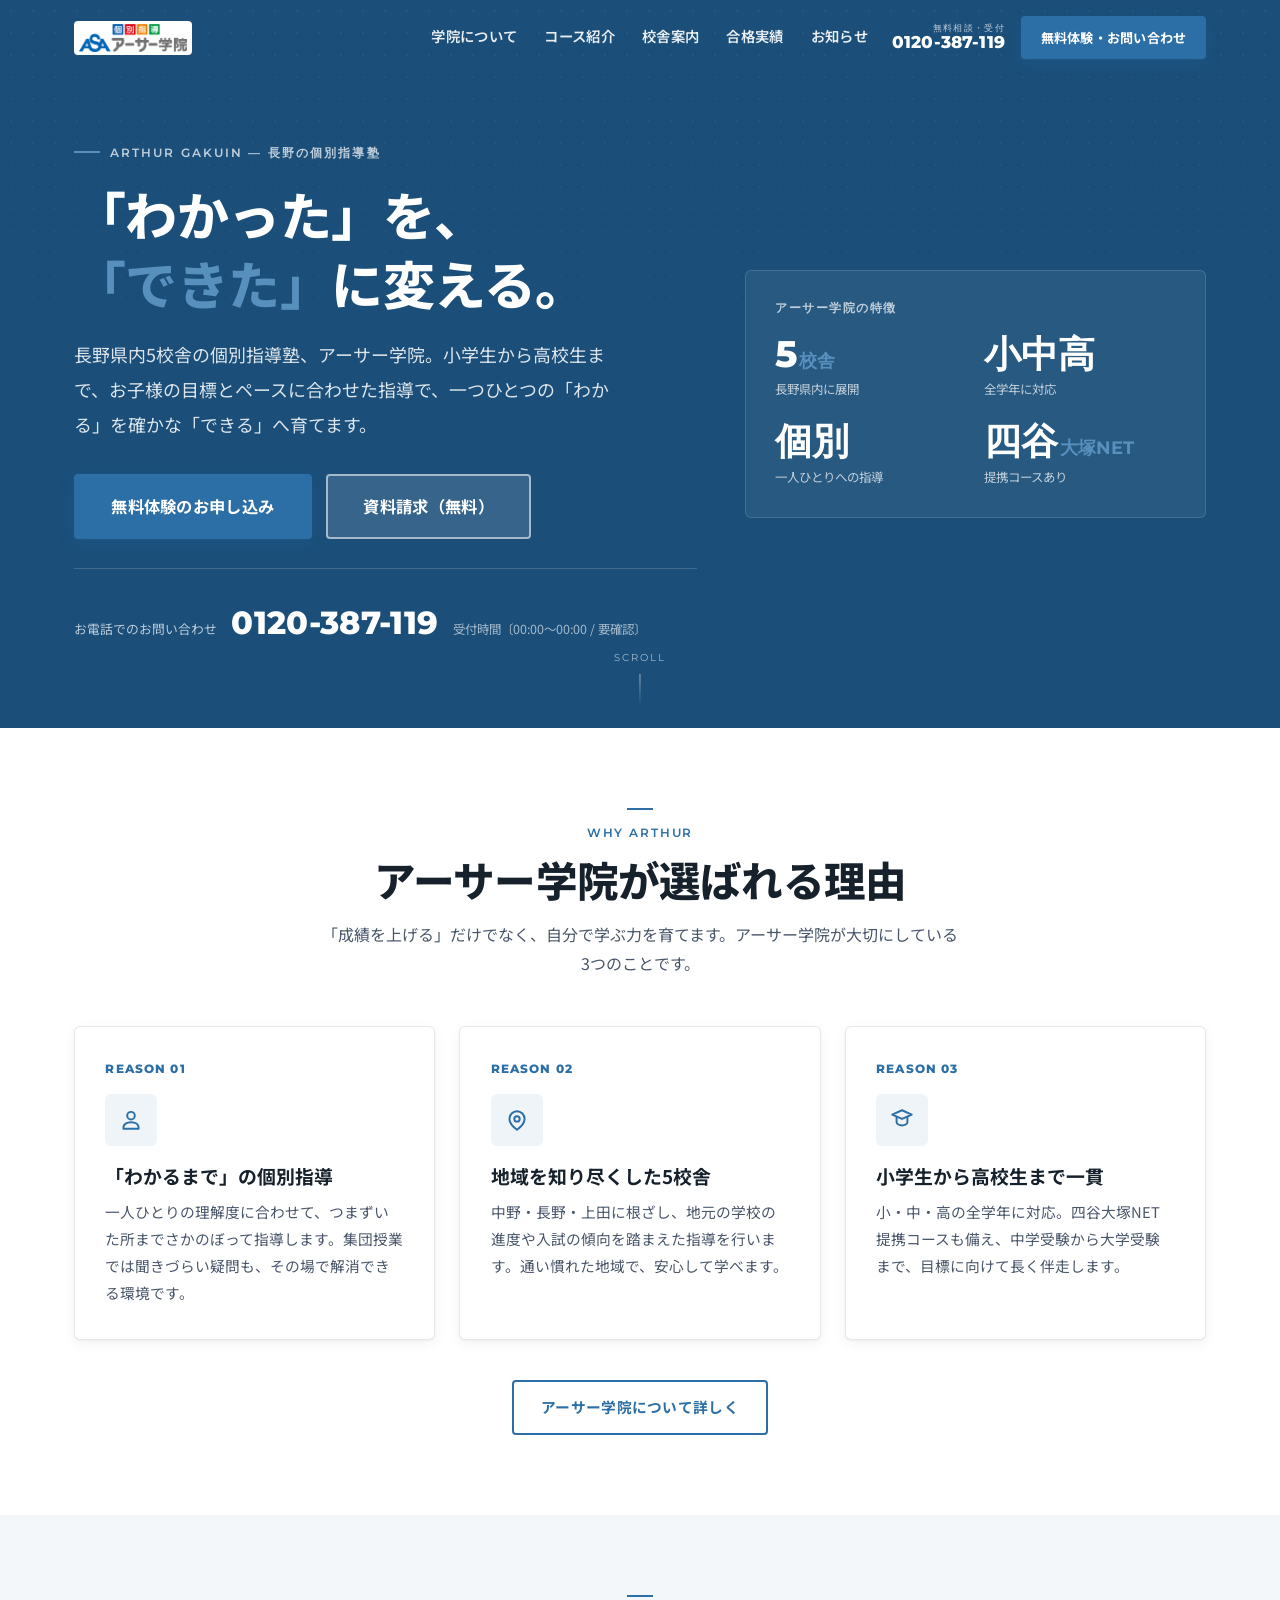
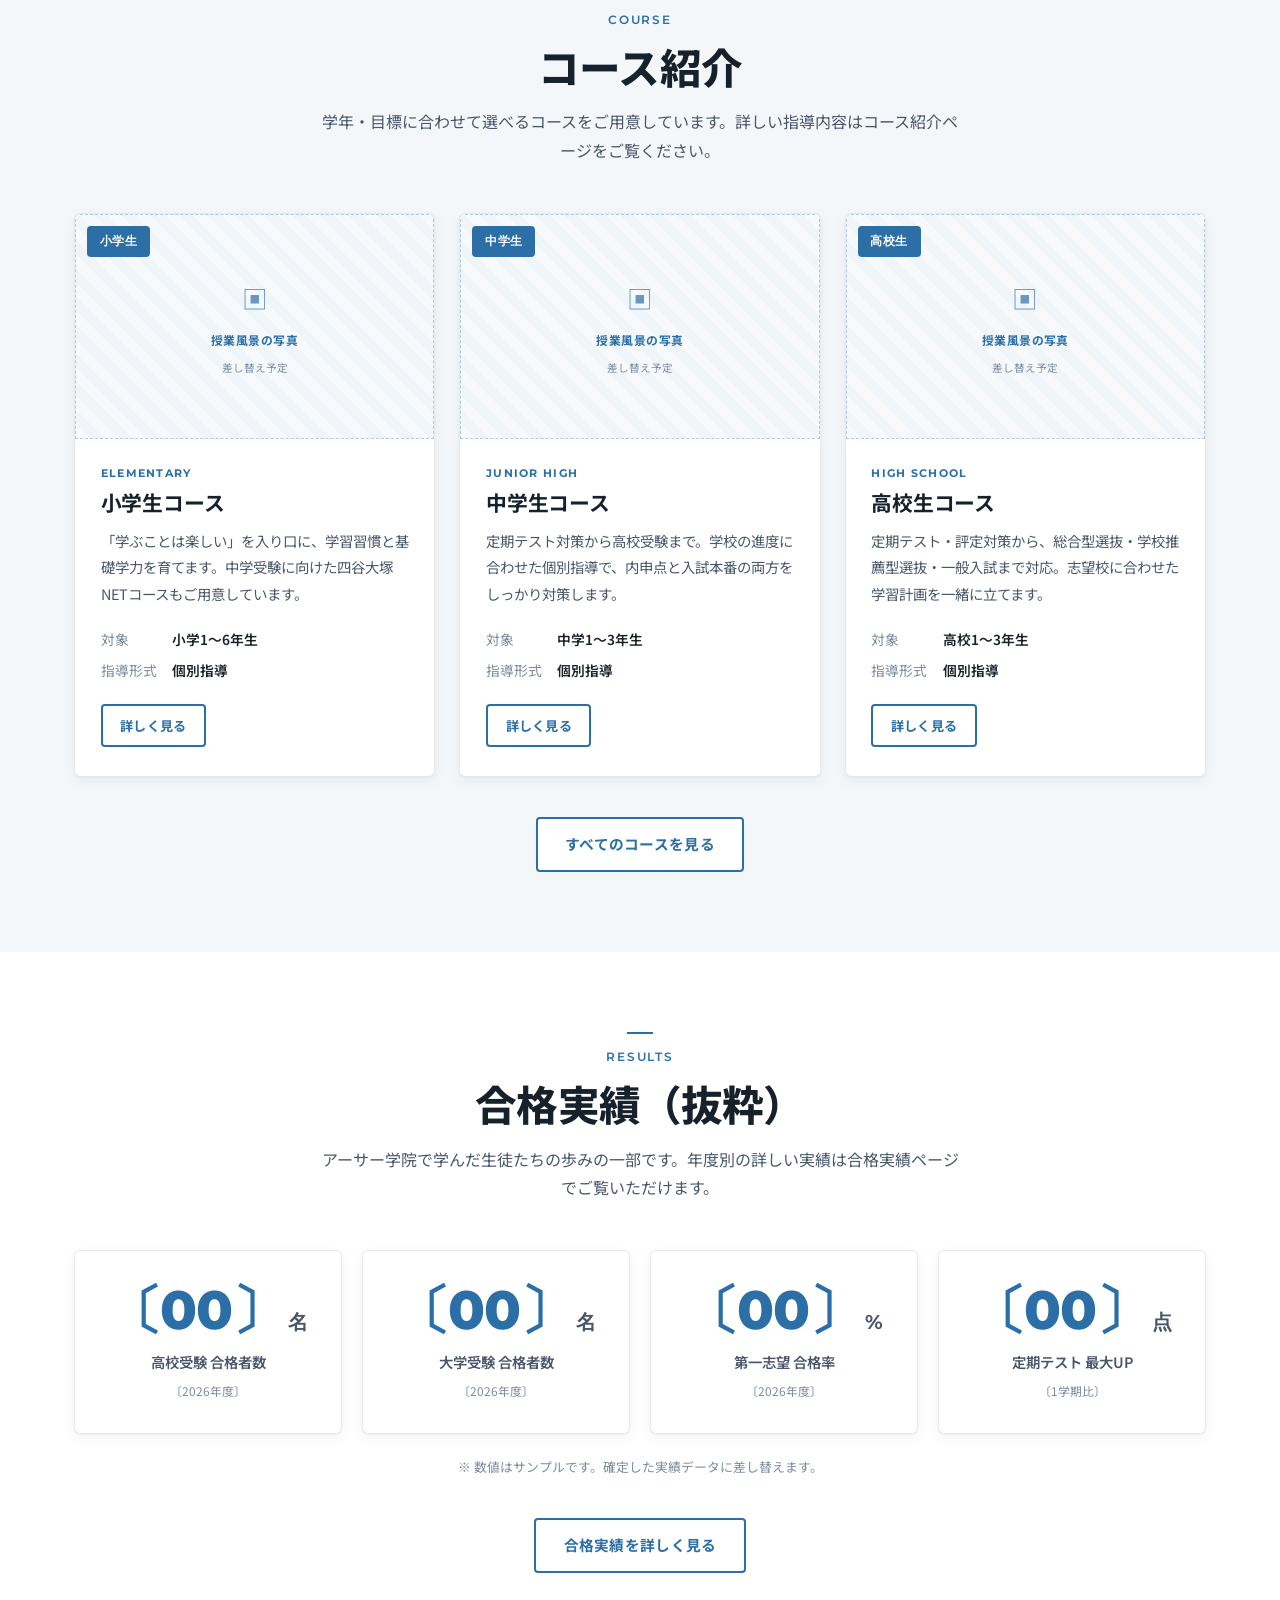
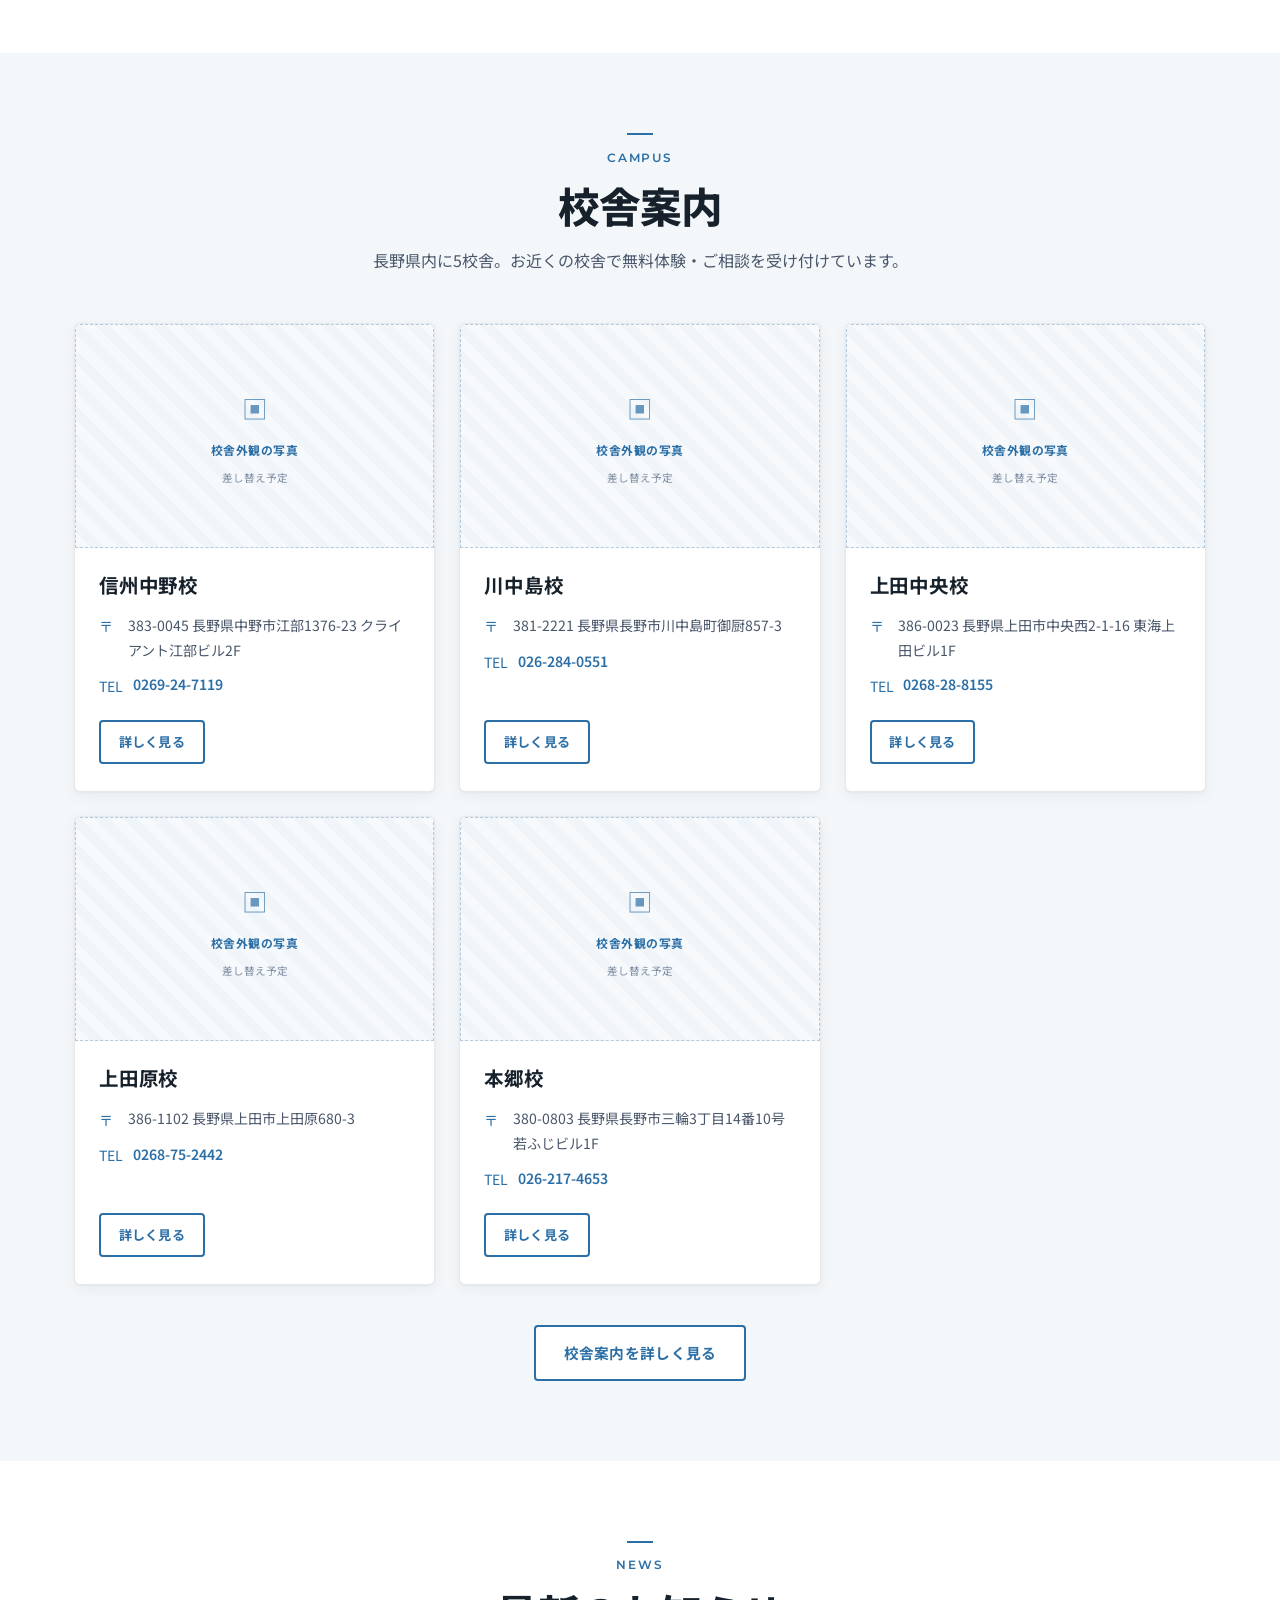
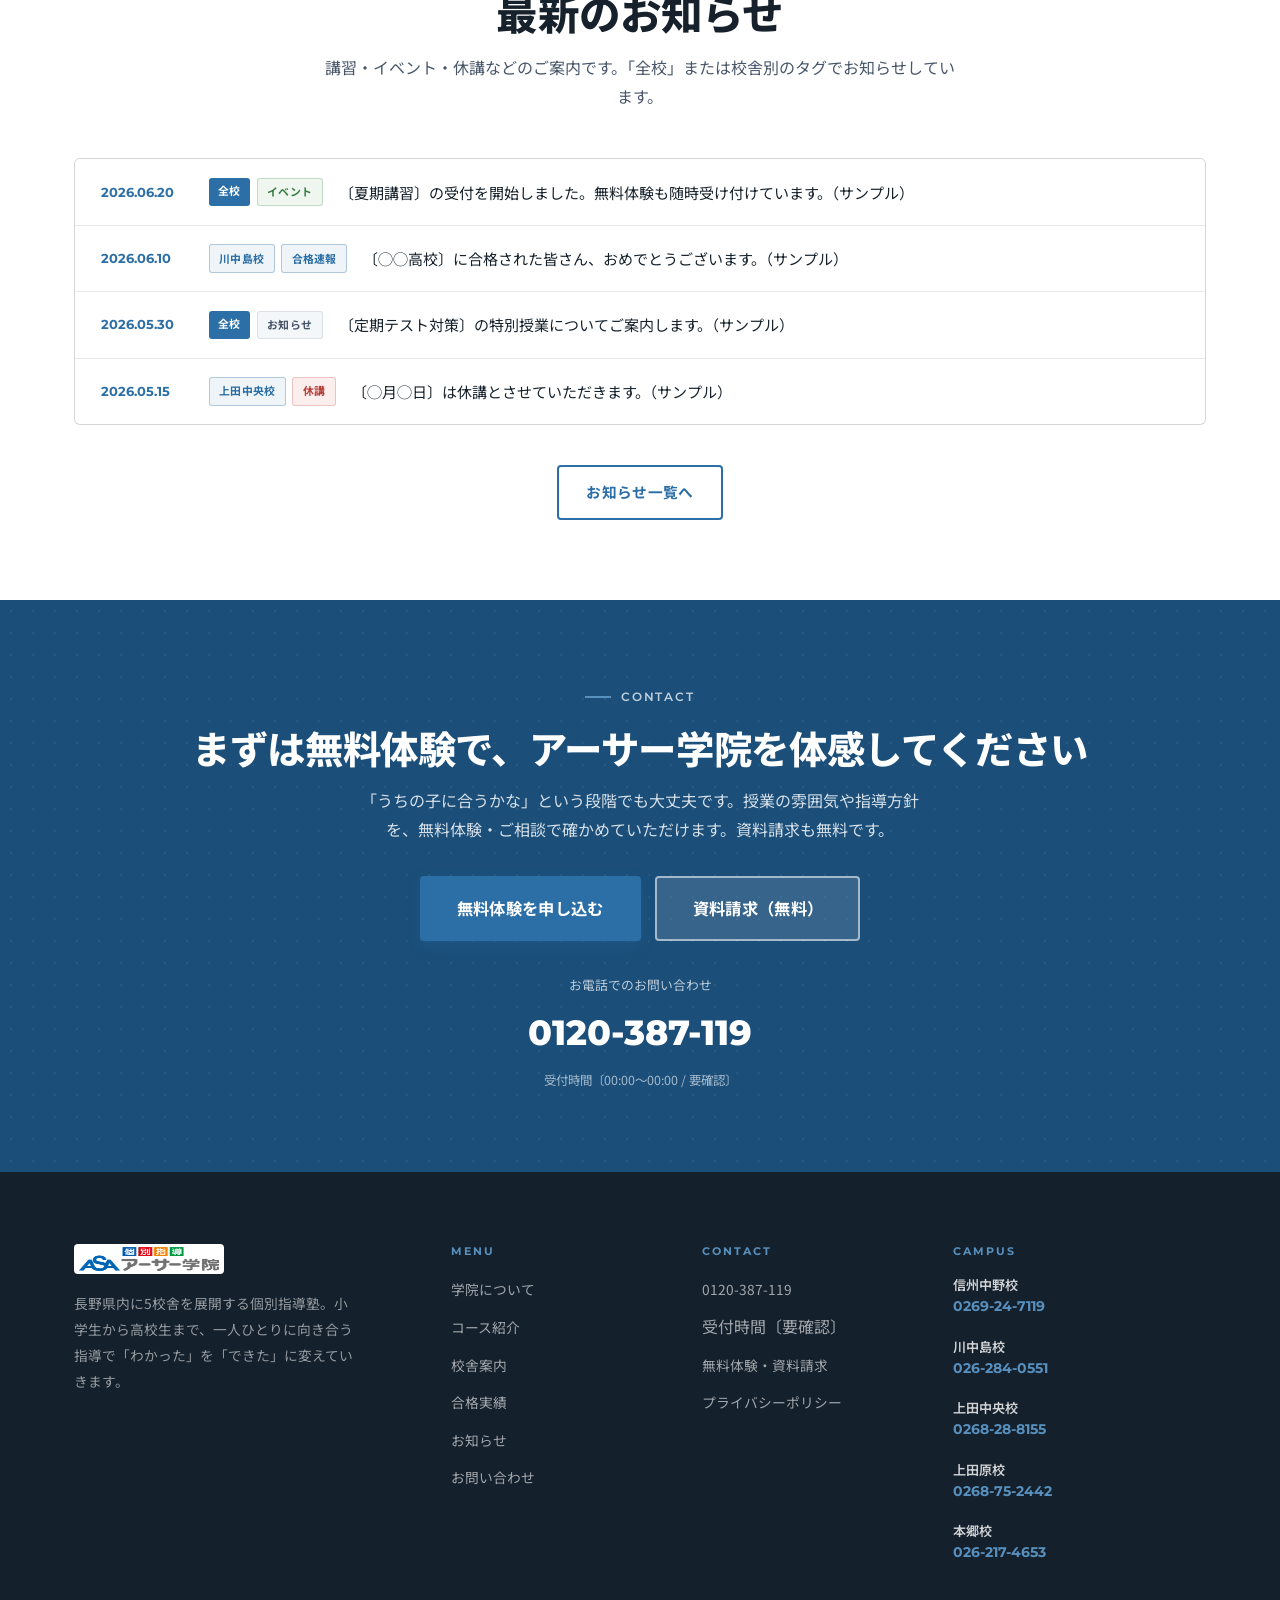
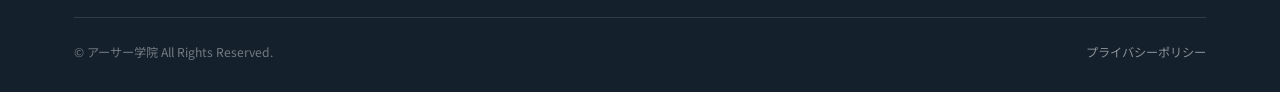
==== index.html @ 17866642 "初版: アーサー学院 提案用サンプルサイト（8ページ） - 純HTML/CSS/JS。SITE_TEMPLATE.md のハウススタイル（白ベース＋単色アクセント・   フラット・ホバー時アクセント線" ====
<!DOCTYPE html>
<html lang="ja">
<head>
  <meta charset="UTF-8">
  <meta name="viewport" content="width=device-width, initial-scale=1.0">
  <meta name="format-detection" content="telephone=no">
  <title>アーサー学院 | 長野の個別指導塾（信州中野・川中島・上田中央・上田原・本郷）</title>
  <meta name="description" content="アーサー学院は長野県内に5校舎を展開する個別指導塾です。小学生・中学生・高校生まで、一人ひとりの目標とペースに合わせた個別指導で「わかった」を「できた」に。無料体験・資料請求を受付中です。">
  <link rel="canonical" href="https://shunta-tf.github.io/AG_website/">
  <meta name="robots" content="index,follow">

  <meta property="og:type" content="website">
  <meta property="og:site_name" content="アーサー学院">
  <meta property="og:locale" content="ja_JP">
  <meta property="og:title" content="アーサー学院 | 長野の個別指導塾">
  <meta property="og:description" content="長野県内5校舎。小学生から高校生まで、一人ひとりに向き合う個別指導で「わかった」を「できた」に。無料体験・資料請求を受付中。">
  <meta property="og:url" content="https://shunta-tf.github.io/AG_website/">
  <meta property="og:image" content="https://shunta-tf.github.io/AG_website/images/brand/ogp.png">
  <meta name="twitter:card" content="summary_large_image">
  <meta name="twitter:title" content="アーサー学院 | 長野の個別指導塾">
  <meta name="twitter:description" content="長野県内5校舎。小学生から高校生まで、一人ひとりに向き合う個別指導。">
  <meta name="twitter:image" content="https://shunta-tf.github.io/AG_website/images/brand/ogp.png">

  <link rel="icon" href="favicon.svg" type="image/svg+xml">
  <link rel="apple-touch-icon" href="images/brand/logo.png">

  <link rel="preconnect" href="https://fonts.googleapis.com">
  <link rel="preconnect" href="https://fonts.gstatic.com" crossorigin>
  <link href="https://fonts.googleapis.com/css2?family=Montserrat:wght@400;500;600;700;800&family=Noto+Sans+JP:wght@400;500;600;700;800&display=swap" rel="stylesheet">
  <link rel="stylesheet" href="css/style.css">

  <script type="application/ld+json">
  {
    "@context": "https://schema.org",
    "@type": "EducationalOrganization",
    "name": "アーサー学院",
    "alternateName": "ASA アーサー学院",
    "description": "長野県内に5校舎を展開する個別指導塾。小学生・中学生・高校生を対象に、一人ひとりに合わせた個別指導を行っています。",
    "url": "https://shunta-tf.github.io/AG_website/",
    "logo": "https://shunta-tf.github.io/AG_website/images/brand/logo.png",
    "telephone": "0120-387-119",
    "areaServed": "長野県",
    "sameAs": ["https://www.arthurgakuin.com"],
    "department": [
      { "@type": "EducationalOrganization", "name": "アーサー学院 信州中野校", "telephone": "0269-24-7119",
        "address": { "@type": "PostalAddress", "postalCode": "383-0045", "addressRegion": "長野県", "addressLocality": "中野市", "streetAddress": "江部1376-23 クライアント江部ビル2F" } },
      { "@type": "EducationalOrganization", "name": "アーサー学院 川中島校", "telephone": "026-284-0551",
        "address": { "@type": "PostalAddress", "postalCode": "381-2221", "addressRegion": "長野県", "addressLocality": "長野市", "streetAddress": "川中島町御厨857-3" } },
      { "@type": "EducationalOrganization", "name": "アーサー学院 上田中央校", "telephone": "0268-28-8155",
        "address": { "@type": "PostalAddress", "postalCode": "386-0023", "addressRegion": "長野県", "addressLocality": "上田市", "streetAddress": "中央西2-1-16 東海上田ビル1F" } },
      { "@type": "EducationalOrganization", "name": "アーサー学院 上田原校", "telephone": "0268-75-2442",
        "address": { "@type": "PostalAddress", "postalCode": "386-1102", "addressRegion": "長野県", "addressLocality": "上田市", "streetAddress": "上田原680-3" } },
      { "@type": "EducationalOrganization", "name": "アーサー学院 本郷校", "telephone": "026-217-4653",
        "address": { "@type": "PostalAddress", "postalCode": "380-0803", "addressRegion": "長野県", "addressLocality": "長野市", "streetAddress": "三輪3丁目14番10号 若ふじビル1F" } }
    ]
  }
  </script>
</head>
<body class="home-page">
  <a href="#main" class="skip-link">本文へスキップ</a>

  <header class="header">
    <div class="nav">
      <a href="index.html" class="nav-logo" aria-label="アーサー学院 トップページ">
        <img src="images/brand/logo.png" alt="アーサー学院" width="180" height="47">
      </a>
      <nav class="nav-links" aria-label="メインメニュー">
        <a href="about.html">学院について</a>
        <a href="courses.html">コース紹介</a>
        <a href="campus.html">校舎案内</a>
        <a href="results.html">合格実績</a>
        <a href="news.html">お知らせ</a>
      </nav>
      <div class="nav-actions">
        <a href="tel:0120387119" class="nav-tel">
          <span class="tel-label">無料相談・受付</span>
          <span class="tel-num">0120-387-119</span>
        </a>
        <a href="contact.html" class="btn btn-primary btn-sm">無料体験・お問い合わせ</a>
      </div>
      <button class="nav-hamburger" aria-label="メニューを開く" aria-expanded="false" aria-controls="mobileNav">
        <span></span><span></span><span></span>
      </button>
    </div>
  </header>
  <nav class="nav-mobile" id="mobileNav" aria-label="モバイルメニュー">
    <a href="index.html">トップ</a>
    <a href="about.html">学院について</a>
    <a href="courses.html">コース紹介</a>
    <a href="campus.html">校舎案内</a>
    <a href="results.html">合格実績</a>
    <a href="news.html">お知らせ</a>
    <a href="contact.html">お問い合わせ</a>
    <div class="nav-mobile-actions">
      <a href="tel:0120387119" class="nav-mobile-tel">0120-387-119</a>
      <a href="contact.html" class="btn btn-primary">無料体験・お問い合わせ</a>
    </div>
  </nav>

  <main id="main">

    <!-- HERO -->
    <section class="hero">
      <div class="container">
        <div class="hero-grid">
          <div class="hero-copy fade-in">
            <span class="hero-label">Arthur Gakuin — 長野の個別指導塾</span>
            <h1 class="hero-title">
              <span class="line">「わかった」を、</span>
              <span class="line"><span class="accent-text">「できた」</span>に変える。</span>
            </h1>
            <p class="hero-tagline">
              長野県内5校舎の個別指導塾、アーサー学院。小学生から高校生まで、お子様の目標とペースに合わせた指導で、一つひとつの「わかる」を確かな「できる」へ育てます。
            </p>
            <div class="hero-cta">
              <a href="contact.html" class="btn btn-primary btn-lg">無料体験のお申し込み</a>
              <a href="contact.html?type=brochure" class="btn btn-ghost btn-lg">資料請求（無料）</a>
            </div>
            <div class="hero-tel-block">
              <span class="htb-label">お電話でのお問い合わせ</span>
              <a href="tel:0120387119" class="htb-num">0120-387-119</a>
              <span class="htb-hours">受付時間〔00:00〜00:00 / 要確認〕</span>
            </div>
          </div>
          <aside class="hero-aside fade-in fd2" aria-label="アーサー学院の特徴">
            <h2>アーサー学院の特徴</h2>
            <div class="hero-stats">
              <div class="hero-stat">
                <div class="hs-val">5<small>校舎</small></div>
                <div class="hs-lbl">長野県内に展開</div>
              </div>
              <div class="hero-stat">
                <div class="hs-val">小中高</div>
                <div class="hs-lbl">全学年に対応</div>
              </div>
              <div class="hero-stat">
                <div class="hs-val">個別</div>
                <div class="hs-lbl">一人ひとりへの指導</div>
              </div>
              <div class="hero-stat">
                <div class="hs-val">四谷<small>大塚NET</small></div>
                <div class="hs-lbl">提携コースあり</div>
              </div>
            </div>
          </aside>
        </div>
      </div>
      <span class="hero-scroll" aria-hidden="true">Scroll</span>
    </section>

    <!-- 選ばれる理由 -->
    <section class="section">
      <div class="container">
        <div class="section-header center fade-in">
          <span class="section-label">Why Arthur</span>
          <h2 class="section-title">アーサー学院が選ばれる理由</h2>
          <p class="section-subtitle">「成績を上げる」だけでなく、自分で学ぶ力を育てます。アーサー学院が大切にしている3つのことです。</p>
        </div>
        <div class="reason-grid">
          <article class="reason fade-in">
            <div class="reason-num">REASON 01</div>
            <div class="reason-ic" aria-hidden="true">
              <svg width="26" height="26" viewBox="0 0 24 24" fill="none" stroke="currentColor" stroke-width="1.8" stroke-linecap="round" stroke-linejoin="round"><path d="M12 14c-4 0-7 2-7 5v1h14v-1c0-3-3-5-7-5Z"/><circle cx="12" cy="8" r="3.5"/></svg>
            </div>
            <h3>「わかるまで」の個別指導</h3>
            <p>一人ひとりの理解度に合わせて、つまずいた所までさかのぼって指導します。集団授業では聞きづらい疑問も、その場で解消できる環境です。</p>
          </article>
          <article class="reason fade-in fd2">
            <div class="reason-num">REASON 02</div>
            <div class="reason-ic" aria-hidden="true">
              <svg width="26" height="26" viewBox="0 0 24 24" fill="none" stroke="currentColor" stroke-width="1.8" stroke-linecap="round" stroke-linejoin="round"><path d="M12 21s-7-5.3-7-10a7 7 0 0 1 14 0c0 4.7-7 10-7 10Z"/><circle cx="12" cy="11" r="2.5"/></svg>
            </div>
            <h3>地域を知り尽くした5校舎</h3>
            <p>中野・長野・上田に根ざし、地元の学校の進度や入試の傾向を踏まえた指導を行います。通い慣れた地域で、安心して学べます。</p>
          </article>
          <article class="reason fade-in fd3">
            <div class="reason-num">REASON 03</div>
            <div class="reason-ic" aria-hidden="true">
              <svg width="26" height="26" viewBox="0 0 24 24" fill="none" stroke="currentColor" stroke-width="1.8" stroke-linecap="round" stroke-linejoin="round"><path d="M3 7l9-4 9 4-9 4-9-4Z"/><path d="M7 9.5V14c0 1.7 2.7 3 5 3s5-1.3 5-3V9.5"/></svg>
            </div>
            <h3>小学生から高校生まで一貫</h3>
            <p>小・中・高の全学年に対応。四谷大塚NET提携コースも備え、中学受験から大学受験まで、目標に向けて長く伴走します。</p>
          </article>
        </div>
        <div class="section-cta fade-in">
          <a href="about.html" class="btn btn-outline">アーサー学院について詳しく</a>
        </div>
      </div>
    </section>

    <!-- コース概要 -->
    <section class="section bg-alt">
      <div class="container">
        <div class="section-header center fade-in">
          <span class="section-label">Course</span>
          <h2 class="section-title">コース紹介</h2>
          <p class="section-subtitle">学年・目標に合わせて選べるコースをご用意しています。詳しい指導内容はコース紹介ページをご覧ください。</p>
        </div>
        <div class="course-grid">
          <article class="course fade-in">
            <div class="course-media">
              <span class="course-tag">小学生</span>
              <div class="photo-ph"><span class="pp-ic" aria-hidden="true">▣</span><span class="pp-label">授業風景の写真</span><span class="pp-note">差し替え予定</span></div>
            </div>
            <div class="course-body">
              <span class="eyebrow">Elementary</span>
              <h3>小学生コース</h3>
              <p>「学ぶことは楽しい」を入り口に、学習習慣と基礎学力を育てます。中学受験に向けた四谷大塚NETコースもご用意しています。</p>
              <div class="course-meta">
                <div class="cm-row"><span class="cm-k">対象</span><span class="cm-v">小学1〜6年生</span></div>
                <div class="cm-row"><span class="cm-k">指導形式</span><span class="cm-v">個別指導</span></div>
              </div>
              <a href="courses.html#elementary" class="btn btn-outline btn-sm">詳しく見る</a>
            </div>
          </article>
          <article class="course fade-in fd2">
            <div class="course-media">
              <span class="course-tag">中学生</span>
              <div class="photo-ph"><span class="pp-ic" aria-hidden="true">▣</span><span class="pp-label">授業風景の写真</span><span class="pp-note">差し替え予定</span></div>
            </div>
            <div class="course-body">
              <span class="eyebrow">Junior High</span>
              <h3>中学生コース</h3>
              <p>定期テスト対策から高校受験まで。学校の進度に合わせた個別指導で、内申点と入試本番の両方をしっかり対策します。</p>
              <div class="course-meta">
                <div class="cm-row"><span class="cm-k">対象</span><span class="cm-v">中学1〜3年生</span></div>
                <div class="cm-row"><span class="cm-k">指導形式</span><span class="cm-v">個別指導</span></div>
              </div>
              <a href="courses.html#junior" class="btn btn-outline btn-sm">詳しく見る</a>
            </div>
          </article>
          <article class="course fade-in fd3">
            <div class="course-media">
              <span class="course-tag">高校生</span>
              <div class="photo-ph"><span class="pp-ic" aria-hidden="true">▣</span><span class="pp-label">授業風景の写真</span><span class="pp-note">差し替え予定</span></div>
            </div>
            <div class="course-body">
              <span class="eyebrow">High School</span>
              <h3>高校生コース</h3>
              <p>定期テスト・評定対策から、総合型選抜・学校推薦型選抜・一般入試まで対応。志望校に合わせた学習計画を一緒に立てます。</p>
              <div class="course-meta">
                <div class="cm-row"><span class="cm-k">対象</span><span class="cm-v">高校1〜3年生</span></div>
                <div class="cm-row"><span class="cm-k">指導形式</span><span class="cm-v">個別指導</span></div>
              </div>
              <a href="courses.html#high" class="btn btn-outline btn-sm">詳しく見る</a>
            </div>
          </article>
        </div>
        <div class="section-cta fade-in">
          <a href="courses.html" class="btn btn-outline">すべてのコースを見る</a>
        </div>
      </div>
    </section>

    <!-- 合格実績（抜粋） -->
    <section class="section">
      <div class="container">
        <div class="section-header center fade-in">
          <span class="section-label">Results</span>
          <h2 class="section-title">合格実績（抜粋）</h2>
          <p class="section-subtitle">アーサー学院で学んだ生徒たちの歩みの一部です。年度別の詳しい実績は合格実績ページでご覧いただけます。</p>
        </div>
        <div class="results-grid">
          <div class="result-stat fade-in">
            <div class="rs-val">〔00〕<small>名</small></div>
            <div class="rs-lbl">高校受験 合格者数</div>
            <div class="rs-note">〔2026年度〕</div>
          </div>
          <div class="result-stat fade-in fd2">
            <div class="rs-val">〔00〕<small>名</small></div>
            <div class="rs-lbl">大学受験 合格者数</div>
            <div class="rs-note">〔2026年度〕</div>
          </div>
          <div class="result-stat fade-in fd3">
            <div class="rs-val">〔00〕<small>%</small></div>
            <div class="rs-lbl">第一志望 合格率</div>
            <div class="rs-note">〔2026年度〕</div>
          </div>
          <div class="result-stat fade-in fd4">
            <div class="rs-val">〔00〕<small>点</small></div>
            <div class="rs-lbl">定期テスト 最大UP</div>
            <div class="rs-note">〔1学期比〕</div>
          </div>
        </div>
        <p class="form-note text-center" style="margin-top:1.4rem;">※ 数値はサンプルです。確定した実績データに差し替えます。</p>
        <div class="section-cta fade-in">
          <a href="results.html" class="btn btn-outline">合格実績を詳しく見る</a>
        </div>
      </div>
    </section>

    <!-- 校舎一覧 -->
    <section class="section bg-alt">
      <div class="container">
        <div class="section-header center fade-in">
          <span class="section-label">Campus</span>
          <h2 class="section-title">校舎案内</h2>
          <p class="section-subtitle">長野県内に5校舎。お近くの校舎で無料体験・ご相談を受け付けています。</p>
        </div>
        <div class="campus-grid">
          <article class="campus fade-in">
            <div class="campus-media"><div class="photo-ph"><span class="pp-ic" aria-hidden="true">▣</span><span class="pp-label">校舎外観の写真</span><span class="pp-note">差し替え予定</span></div></div>
            <div class="campus-body">
              <h3>信州中野校</h3>
              <div class="campus-meta">
                <div class="ci-row"><span class="mi" aria-hidden="true">〒</span><span>383-0045 長野県中野市江部1376-23 クライアント江部ビル2F</span></div>
                <div class="ci-row"><span class="mi" aria-hidden="true">TEL</span><a href="tel:0269247119">0269-24-7119</a></div>
              </div>
              <div class="campus-actions"><a href="campus.html#nakano" class="btn btn-outline btn-sm">詳しく見る</a></div>
            </div>
          </article>
          <article class="campus fade-in fd2">
            <div class="campus-media"><div class="photo-ph"><span class="pp-ic" aria-hidden="true">▣</span><span class="pp-label">校舎外観の写真</span><span class="pp-note">差し替え予定</span></div></div>
            <div class="campus-body">
              <h3>川中島校</h3>
              <div class="campus-meta">
                <div class="ci-row"><span class="mi" aria-hidden="true">〒</span><span>381-2221 長野県長野市川中島町御厨857-3</span></div>
                <div class="ci-row"><span class="mi" aria-hidden="true">TEL</span><a href="tel:0262840551">026-284-0551</a></div>
              </div>
              <div class="campus-actions"><a href="campus.html#kawanakajima" class="btn btn-outline btn-sm">詳しく見る</a></div>
            </div>
          </article>
          <article class="campus fade-in fd3">
            <div class="campus-media"><div class="photo-ph"><span class="pp-ic" aria-hidden="true">▣</span><span class="pp-label">校舎外観の写真</span><span class="pp-note">差し替え予定</span></div></div>
            <div class="campus-body">
              <h3>上田中央校</h3>
              <div class="campus-meta">
                <div class="ci-row"><span class="mi" aria-hidden="true">〒</span><span>386-0023 長野県上田市中央西2-1-16 東海上田ビル1F</span></div>
                <div class="ci-row"><span class="mi" aria-hidden="true">TEL</span><a href="tel:0268288155">0268-28-8155</a></div>
              </div>
              <div class="campus-actions"><a href="campus.html#ueda-chuo" class="btn btn-outline btn-sm">詳しく見る</a></div>
            </div>
          </article>
          <article class="campus fade-in">
            <div class="campus-media"><div class="photo-ph"><span class="pp-ic" aria-hidden="true">▣</span><span class="pp-label">校舎外観の写真</span><span class="pp-note">差し替え予定</span></div></div>
            <div class="campus-body">
              <h3>上田原校</h3>
              <div class="campus-meta">
                <div class="ci-row"><span class="mi" aria-hidden="true">〒</span><span>386-1102 長野県上田市上田原680-3</span></div>
                <div class="ci-row"><span class="mi" aria-hidden="true">TEL</span><a href="tel:0268752442">0268-75-2442</a></div>
              </div>
              <div class="campus-actions"><a href="campus.html#uedahara" class="btn btn-outline btn-sm">詳しく見る</a></div>
            </div>
          </article>
          <article class="campus fade-in fd2">
            <div class="campus-media"><div class="photo-ph"><span class="pp-ic" aria-hidden="true">▣</span><span class="pp-label">校舎外観の写真</span><span class="pp-note">差し替え予定</span></div></div>
            <div class="campus-body">
              <h3>本郷校</h3>
              <div class="campus-meta">
                <div class="ci-row"><span class="mi" aria-hidden="true">〒</span><span>380-0803 長野県長野市三輪3丁目14番10号 若ふじビル1F</span></div>
                <div class="ci-row"><span class="mi" aria-hidden="true">TEL</span><a href="tel:0262174653">026-217-4653</a></div>
              </div>
              <div class="campus-actions"><a href="campus.html#hongo" class="btn btn-outline btn-sm">詳しく見る</a></div>
            </div>
          </article>
        </div>
        <div class="section-cta fade-in">
          <a href="campus.html" class="btn btn-outline">校舎案内を詳しく見る</a>
        </div>
      </div>
    </section>

    <!-- 最新お知らせ -->
    <section class="section">
      <div class="container">
        <div class="section-header center fade-in">
          <span class="section-label">News</span>
          <h2 class="section-title">最新のお知らせ</h2>
          <p class="section-subtitle">講習・イベント・休講などのご案内です。「全校」または校舎別のタグでお知らせしています。</p>
        </div>
        <div class="news-list fade-in">
          <div class="news-item" data-tags="zenkou event">
            <span class="news-date">2026.06.20</span>
            <span class="news-tags"><span class="news-badge badge-scope-all">全校</span><span class="news-badge badge-cat badge-cat-event">イベント</span></span>
            <span class="news-text">〔夏期講習〕の受付を開始しました。無料体験も随時受け付けています。（サンプル）</span>
          </div>
          <div class="news-item" data-tags="kousha result">
            <span class="news-date">2026.06.10</span>
            <span class="news-tags"><span class="news-badge badge-scope-campus">川中島校</span><span class="news-badge badge-cat badge-cat-result">合格速報</span></span>
            <span class="news-text">〔◯◯高校〕に合格された皆さん、おめでとうございます。（サンプル）</span>
          </div>
          <div class="news-item" data-tags="zenkou info">
            <span class="news-date">2026.05.30</span>
            <span class="news-tags"><span class="news-badge badge-scope-all">全校</span><span class="news-badge badge-cat badge-cat-info">お知らせ</span></span>
            <span class="news-text">〔定期テスト対策〕の特別授業についてご案内します。（サンプル）</span>
          </div>
          <div class="news-item" data-tags="kousha closed">
            <span class="news-date">2026.05.15</span>
            <span class="news-tags"><span class="news-badge badge-scope-campus">上田中央校</span><span class="news-badge badge-cat badge-cat-closed">休講</span></span>
            <span class="news-text">〔◯月◯日〕は休講とさせていただきます。（サンプル）</span>
          </div>
        </div>
        <div class="section-cta fade-in">
          <a href="news.html" class="btn btn-outline">お知らせ一覧へ</a>
        </div>
      </div>
    </section>

    <!-- CTA帯 -->
    <section class="section cta-band">
      <div class="container">
        <div class="fade-in">
          <span class="section-label">Contact</span>
          <h2>まずは無料体験で、アーサー学院を体感してください</h2>
          <p>「うちの子に合うかな」という段階でも大丈夫です。授業の雰囲気や指導方針を、無料体験・ご相談で確かめていただけます。資料請求も無料です。</p>
          <div class="cta-actions">
            <a href="contact.html" class="btn btn-primary btn-lg">無料体験を申し込む</a>
            <a href="contact.html?type=brochure" class="btn btn-ghost btn-lg">資料請求（無料）</a>
          </div>
          <div class="cta-tel">
            <span class="ct-label">お電話でのお問い合わせ</span>
            <a href="tel:0120387119" class="ct-num">0120-387-119</a>
            <span class="ct-hours">受付時間〔00:00〜00:00 / 要確認〕</span>
          </div>
        </div>
      </div>
    </section>

  </main>

  <footer class="footer">
    <div class="container">
      <div class="footer-grid">
        <div class="footer-brand">
          <a href="index.html" class="footer-logo"><img src="images/brand/logo.png" alt="アーサー学院" width="150" height="39"></a>
          <p>長野県内に5校舎を展開する個別指導塾。小学生から高校生まで、一人ひとりに向き合う指導で「わかった」を「できた」に変えていきます。</p>
        </div>
        <div class="footer-col">
          <h4>Menu</h4>
          <ul>
            <li><a href="about.html">学院について</a></li>
            <li><a href="courses.html">コース紹介</a></li>
            <li><a href="campus.html">校舎案内</a></li>
            <li><a href="results.html">合格実績</a></li>
            <li><a href="news.html">お知らせ</a></li>
            <li><a href="contact.html">お問い合わせ</a></li>
          </ul>
        </div>
        <div class="footer-col">
          <h4>Contact</h4>
          <ul>
            <li><a href="tel:0120387119">0120-387-119</a></li>
            <li>受付時間〔要確認〕</li>
            <li><a href="contact.html">無料体験・資料請求</a></li>
            <li><a href="privacy.html">プライバシーポリシー</a></li>
          </ul>
        </div>
        <div class="footer-col footer-campus">
          <h4>Campus</h4>
          <ul>
            <li><span class="fc-name">信州中野校</span><a class="fc-tel" href="tel:0269247119">0269-24-7119</a></li>
            <li><span class="fc-name">川中島校</span><a class="fc-tel" href="tel:0262840551">026-284-0551</a></li>
            <li><span class="fc-name">上田中央校</span><a class="fc-tel" href="tel:0268288155">0268-28-8155</a></li>
            <li><span class="fc-name">上田原校</span><a class="fc-tel" href="tel:0268752442">0268-75-2442</a></li>
            <li><span class="fc-name">本郷校</span><a class="fc-tel" href="tel:0262174653">026-217-4653</a></li>
          </ul>
        </div>
      </div>
      <div class="footer-bottom">
        <span>&copy; アーサー学院 All Rights Reserved.</span>
        <a href="privacy.html">プライバシーポリシー</a>
      </div>
    </div>
  </footer>

  <script src="js/main.js"></script>
</body>
</html>
---- css/style.css ----
/* =====================================================
   STYLE.CSS — アーサー学院 Website
   Base: my-website house style (SITE_TEMPLATE.md §2/§4/§7)
   Re-themed to Arthur Gakuin brand blue (extracted #578fbd).
   Flat, single-accent, hover accent-line motif. No gradients/pills.
   ===================================================== */

/* --- Variables & Reset --- */
:root {
  --bg-primary:    #ffffff;
  --bg-secondary:  #f4f7fa;   /* cool light surface (echoes brand #eff5f9) */
  --bg-card:       #ffffff;
  --bg-card-alt:   #eef3f8;

  /* Brand blue — extracted from arthurgakuin.com (#578fbd) + logo, deepened for AA contrast */
  --accent:        #2c6fa6;   /* primary (AA on white ≈ 5.3:1) */
  --accent-light:  #578fbd;   /* the original extracted brand blue */
  --accent-dark:   #1f5586;   /* hover */
  --accent-glow:   rgba(44,111,166,0.08);
  --accent-deep:   #1b4f7a;   /* hero panel */

  --text-primary:  #16212b;
  --text-secondary:#49566a;
  --text-muted:    #7c8aa0;
  --border:        rgba(22,33,43,0.10);
  --border-hover:  rgba(44,111,166,0.32);

  --header-height: 76px;
  --section-pad:   80px 0;
  --max-width:     1180px;
  --radius:        6px;
  --radius-sm:     4px;
  --t:             all 0.25s ease;
  --shadow:        0 1px 2px rgba(15,23,42,0.04), 0 4px 14px rgba(15,23,42,0.05);
  --shadow-hover:  0 2px 6px rgba(15,23,42,0.06), 0 14px 30px rgba(15,23,42,0.10);
  --ink:           #14202c;
}

*, *::before, *::after { box-sizing: border-box; margin: 0; padding: 0; }

html { scroll-behavior: smooth; -webkit-text-size-adjust: 100%; scroll-padding-top: 92px; }

body {
  font-family: 'Noto Sans JP', 'Montserrat', -apple-system, BlinkMacSystemFont, sans-serif;
  background: var(--bg-primary);
  color: var(--text-primary);
  line-height: 1.8;
  opacity: 0;
  transition: opacity 0.5s ease;
  min-height: 100vh;
  overflow-x: hidden;
  -webkit-font-smoothing: antialiased;
  -moz-osx-font-smoothing: grayscale;
  text-rendering: optimizeLegibility;
}
body.page-loaded { opacity: 1; }

::selection { background: rgba(44,111,166,0.16); color: var(--text-primary); }

@media (prefers-reduced-motion: reduce) {
  *, *::before, *::after {
    animation-duration: 0.01ms !important;
    animation-iteration-count: 1 !important;
    transition-duration: 0.01ms !important;
    scroll-behavior: auto !important;
  }
}

img { max-width: 100%; height: auto; display: block; }
a { color: var(--accent); text-decoration: none; transition: var(--t); }
a:hover { color: var(--accent-dark); }
ul { list-style: none; }

/* --- Keyboard focus (accessibility) --- */
:focus-visible {
  outline: 2px solid var(--accent);
  outline-offset: 2px;
  border-radius: var(--radius-sm);
}
.nav-hamburger:focus-visible { outline-offset: 3px; }

/* --- Skip to content link --- */
.skip-link {
  position: absolute; left: 12px; top: -48px;
  z-index: 2000;
  background: var(--accent); color: #fff;
  padding: 0.6rem 1rem; border-radius: var(--radius-sm);
  font-family: 'Montserrat', sans-serif; font-size: 0.85rem; font-weight: 600;
  transition: top 0.2s ease;
}
.skip-link:focus { top: 12px; color: #fff; }

/* --- Typography --- */
h1,h2,h3,h4,h5 {
  font-family: 'Montserrat', 'Noto Sans JP', sans-serif;
  font-weight: 700;
  line-height: 1.35;
  letter-spacing: -0.01em;
}
.section-title { font-size: clamp(1.85rem,4vw,2.6rem); margin-bottom: 0.7rem; font-weight: 800; letter-spacing: -0.02em; line-height: 1.25; }
.section-subtitle { font-size: 1rem; color: var(--text-secondary); margin-bottom: 0; font-weight: 400; max-width: 640px; }
.section-header.center .section-subtitle { margin-left: auto; margin-right: auto; }
.accent { color: var(--accent); }
.lead { font-size: 1.06rem; color: var(--text-secondary); line-height: 2; }

/* --- Layout --- */
.container { max-width: var(--max-width); margin: 0 auto; padding: 0 24px; }
.section { padding: var(--section-pad); }
.section-header { margin-bottom: 48px; }
.section-header.center { text-align: center; }
.section-label {
  display: inline-block;
  font-size: 0.72rem; font-weight: 600; letter-spacing: 0.16em;
  text-transform: uppercase; color: var(--accent);
  font-family: 'Montserrat', sans-serif;
  margin-bottom: 0.85rem;
}
.section-label::before {
  content: ''; display: inline-block; vertical-align: middle;
  width: 26px; height: 2px; background: var(--accent);
  margin-right: 0.6rem; margin-bottom: 0.18rem;
}
.section-header.center .section-label::before {
  display: block; margin: 0 auto 0.8rem;
}
.bg-alt { background: var(--bg-secondary); }

/* --- Header --- */
.header {
  position: fixed; top: 0; left: 0; right: 0;
  height: var(--header-height);
  z-index: 1000;
  transition: background-color 0.25s ease, box-shadow 0.25s ease, border-color 0.25s ease;
  transform: translateZ(0);
  -webkit-transform: translateZ(0);
  backface-visibility: hidden;
  -webkit-backface-visibility: hidden;
  will-change: background-color;
  border-bottom: 1px solid transparent;
  background-color: rgba(255,255,255,0.92);
  backdrop-filter: saturate(180%) blur(20px);
  -webkit-backdrop-filter: saturate(180%) blur(20px);
  border-bottom-color: var(--border);
}
.header.scrolled {
  box-shadow: 0 1px 0 rgba(15,23,42,0.04), 0 6px 24px rgba(15,23,42,0.06);
}
.nav {
  display: flex; align-items: center; justify-content: space-between;
  height: 100%; max-width: var(--max-width);
  margin: 0 auto; padding: 0 24px; gap: 1.5rem;
}
.nav-logo {
  display: inline-flex; align-items: center; gap: 0.55rem;
  font-family: 'Montserrat', sans-serif;
  font-size: 1.12rem; font-weight: 800;
  color: var(--text-primary); letter-spacing: 0.02em;
  white-space: nowrap;
}
.nav-logo img { height: 34px; width: auto; }
.nav-logo .logo-text { font-weight: 800; }
.nav-logo .logo-text span { color: var(--accent); }
.nav-logo:hover { color: var(--text-primary); }

.nav-links { display: flex; gap: 1.7rem; align-items: center; margin-left: auto; }
.nav-links a {
  font-family: 'Noto Sans JP', sans-serif;
  font-size: 0.9rem; font-weight: 600;
  color: var(--text-secondary); letter-spacing: 0.02em;
  position: relative; padding-bottom: 4px; white-space: nowrap;
}
.nav-links a::after {
  content: ''; position: absolute; bottom: 0; left: 0;
  width: 0; height: 2px; background: var(--accent);
  transition: width 0.3s ease;
}
.nav-links a:hover, .nav-links a.active { color: var(--accent); }
.nav-links a:hover::after, .nav-links a.active::after { width: 100%; }

/* Header conversion actions (persistent CTA — KPI) */
.nav-actions { display: flex; align-items: center; gap: 1rem; }
.nav-tel {
  display: flex; flex-direction: column; line-height: 1.1;
  font-family: 'Montserrat', sans-serif; text-align: right;
}
.nav-tel .tel-label { font-size: 0.58rem; letter-spacing: 0.14em; text-transform: uppercase; color: var(--text-muted); }
.nav-tel .tel-num { font-size: 1.05rem; font-weight: 800; color: var(--accent); letter-spacing: 0.01em; }
.nav-tel .tel-num:hover { color: var(--accent-dark); }

/* Hamburger */
.nav-hamburger {
  display: none; flex-direction: column; gap: 5px;
  cursor: pointer; padding: 8px; background: none; border: none;
}
.nav-hamburger span {
  display: block; width: 24px; height: 2px;
  background: var(--text-primary); transition: var(--t); border-radius: 2px;
}
.nav-hamburger.open span:nth-child(1) { transform: translateY(7px) rotate(45deg); }
.nav-hamburger.open span:nth-child(2) { opacity: 0; }
.nav-hamburger.open span:nth-child(3) { transform: translateY(-7px) rotate(-45deg); }

/* Home page: white nav over dark hero before scroll */
.home-page .header:not(.scrolled) {
  background-color: transparent;
  backdrop-filter: none; -webkit-backdrop-filter: none;
  border-bottom-color: transparent;
}
.home-page .header:not(.scrolled) .nav-logo { color: #fff; }
.home-page .header:not(.scrolled) .nav-logo .logo-text span { color: rgba(255,255,255,0.8); }
.home-page .header:not(.scrolled) .nav-links a { color: rgba(255,255,255,0.9); }
.home-page .header:not(.scrolled) .nav-links a:hover,
.home-page .header:not(.scrolled) .nav-links a.active { color: #fff; }
.home-page .header:not(.scrolled) .nav-links a::after { background: #fff; }
.home-page .header:not(.scrolled) .nav-hamburger span { background: #fff; }
.home-page .header:not(.scrolled) .nav-tel .tel-label { color: rgba(255,255,255,0.7); }
.home-page .header:not(.scrolled) .nav-tel .tel-num { color: #fff; }
/* Logo image: white version not available — keep mark legible on dark with a subtle plate */
.home-page .header:not(.scrolled) .nav-logo img {
  background: #fff; border-radius: 4px; padding: 3px 5px;
}

/* Mobile nav */
.nav-mobile {
  display: none; position: fixed;
  top: var(--header-height); left: 0; right: 0;
  background: rgba(255,255,255,0.98); backdrop-filter: blur(20px);
  padding: 1.5rem 24px 2rem; border-bottom: 1px solid var(--border);
  flex-direction: column; gap: 0; z-index: 999;
  box-shadow: 0 8px 24px rgba(14,14,30,0.08);
  max-height: calc(100vh - var(--header-height)); overflow-y: auto;
}
.nav-mobile.open { display: flex; }
.nav-mobile a {
  font-family: 'Noto Sans JP', sans-serif;
  font-size: 1.02rem; font-weight: 600;
  color: var(--text-secondary);
  padding: 0.95rem 0;
  border-bottom: 1px solid var(--border);
}
.nav-mobile a.active, .nav-mobile a:hover { color: var(--accent); }
.nav-mobile .nav-mobile-actions { display: flex; flex-direction: column; gap: 0.7rem; margin-top: 1.4rem; }
.nav-mobile .nav-mobile-actions .btn { width: 100%; justify-content: center; }
.nav-mobile-tel {
  display: flex; align-items: center; justify-content: center; gap: 0.5rem;
  font-family: 'Montserrat', sans-serif; font-weight: 800; font-size: 1.2rem;
  color: var(--accent); padding: 0.6rem 0; border: none;
}

/* --- Buttons --- */
.btn {
  display: inline-flex; align-items: center; justify-content: center; gap: 0.5rem;
  padding: 0.78rem 1.7rem;
  border-radius: var(--radius-sm);
  font-family: 'Noto Sans JP', 'Montserrat', sans-serif;
  font-size: 0.92rem; font-weight: 700; letter-spacing: 0.02em;
  cursor: pointer; transition: var(--t); border: 2px solid transparent;
  text-decoration: none; white-space: nowrap;
}
.btn .btn-ic { font-size: 1.05em; line-height: 1; }
.btn-primary { background: var(--accent); color: #fff; border-color: var(--accent); box-shadow: 0 1px 2px rgba(44,111,166,0.18), 0 5px 14px rgba(44,111,166,0.18); }
.btn-primary:hover { background: var(--accent-dark); border-color: var(--accent-dark); color: #fff; transform: translateY(-2px); box-shadow: 0 2px 4px rgba(44,111,166,0.2), 0 10px 22px rgba(44,111,166,0.24); }
.btn-outline { background: #fff; color: var(--accent); border-color: var(--accent); }
.btn-outline:hover { background: var(--accent); color: #fff; transform: translateY(-2px); }
.btn-ghost { background: rgba(255,255,255,0.12); color: #fff; border-color: rgba(255,255,255,0.55); }
.btn-ghost:hover { background: #fff; color: var(--accent); border-color: #fff; transform: translateY(-2px); }
.btn-lg { padding: 1rem 2.2rem; font-size: 1.02rem; }
.btn-sm { padding: 0.5rem 1.1rem; font-size: 0.82rem; }
.btn-block { width: 100%; }

/* --- Cards (shared) --- */
.card {
  background: var(--bg-card);
  border: 1px solid var(--border);
  border-radius: var(--radius);
  padding: 2rem;
  transition: var(--t);
  position: relative; overflow: hidden;
  box-shadow: var(--shadow);
}
.card::before {
  content: ''; position: absolute; top: 0; left: 0; right: 0; height: 2px;
  background: var(--accent);
  transform: scaleX(0); transform-origin: left;
  transition: transform 0.3s ease;
}
.card:hover { transform: translateY(-3px); box-shadow: var(--shadow-hover); border-color: var(--border-hover); }
.card:hover::before { transform: scaleX(1); }

/* ===========================
   HERO (photo-less brand panel)
   =========================== */
.hero {
  position: relative; overflow: hidden;
  background: var(--accent-deep);
  color: #fff;
  padding: calc(var(--header-height) + 60px) 0 76px;
  min-height: clamp(520px, 68vh, 700px);
  display: flex; align-items: center;
}
/* subtle static texture — fine dotted grid, never animated (§7-safe) */
.hero::before {
  content: ''; position: absolute; inset: 0; z-index: 0;
  background-image: radial-gradient(rgba(255,255,255,0.06) 1px, transparent 1px);
  background-size: 22px 22px;
  -webkit-mask-image: linear-gradient(to bottom, rgba(0,0,0,0.8), transparent 70%);
  mask-image: linear-gradient(to bottom, rgba(0,0,0,0.8), transparent 70%);
}
.hero .container { position: relative; z-index: 1; width: 100%; }
.hero-grid { display: grid; grid-template-columns: 1.15fr 0.85fr; gap: 3rem; align-items: center; }
.hero-label {
  display: inline-block; font-family: 'Montserrat', sans-serif;
  font-size: 0.74rem; font-weight: 600; letter-spacing: 0.18em;
  text-transform: uppercase; color: rgba(255,255,255,0.72);
  margin-bottom: 1rem;
}
.hero-label::before { content: ''; display: inline-block; width: 26px; height: 2px; background: var(--accent-light); vertical-align: middle; margin-right: 0.6rem; margin-bottom: 0.2rem; }
.hero-title {
  font-family: 'Noto Sans JP', sans-serif;
  font-size: clamp(2rem, 4.6vw, 3.25rem);
  font-weight: 800; letter-spacing: -0.01em;
  line-height: 1.32; margin-bottom: 1.2rem; color: #fff;
}
.hero-title .accent-text { color: var(--accent-light); }
.hero-title .line { display: block; }
.hero-tagline {
  font-size: clamp(0.98rem, 1.6vw, 1.12rem);
  color: rgba(255,255,255,0.85); margin-bottom: 2rem;
  max-width: 560px; line-height: 1.95;
}
.hero-cta { display: flex; gap: 0.9rem; flex-wrap: wrap; align-items: center; }
.hero-tel-block {
  margin-top: 1.8rem; padding-top: 1.6rem;
  border-top: 1px solid rgba(255,255,255,0.16);
  display: flex; align-items: baseline; gap: 0.9rem; flex-wrap: wrap;
}
.hero-tel-block .htb-label { font-size: 0.8rem; color: rgba(255,255,255,0.7); }
.hero-tel-block .htb-num {
  font-family: 'Montserrat', sans-serif; font-weight: 800;
  font-size: clamp(1.5rem, 3vw, 2rem); color: #fff; letter-spacing: 0.01em;
}
.hero-tel-block .htb-num:hover { color: var(--accent-light); }
.hero-tel-block .htb-hours { font-size: 0.78rem; color: rgba(255,255,255,0.6); }

/* Hero side panel: trust mini-stats (no photo dependency) */
.hero-aside {
  background: rgba(255,255,255,0.06);
  border: 1px solid rgba(255,255,255,0.14);
  border-radius: var(--radius);
  padding: 1.8rem;
  backdrop-filter: blur(2px);
}
.hero-aside h2 { font-size: 0.78rem; letter-spacing: 0.12em; text-transform: uppercase; color: rgba(255,255,255,0.7); font-family: 'Montserrat',sans-serif; margin-bottom: 1.2rem; font-weight: 700; }
.hero-stats { display: grid; grid-template-columns: 1fr 1fr; gap: 1.4rem 1rem; }
.hero-stat .hs-val { font-family: 'Montserrat', sans-serif; font-size: clamp(1.7rem, 3vw, 2.3rem); font-weight: 800; color: #fff; line-height: 1; }
.hero-stat .hs-val small { font-size: 0.5em; font-weight: 700; margin-left: 0.15rem; color: var(--accent-light); }
.hero-stat .hs-lbl { font-size: 0.78rem; color: rgba(255,255,255,0.72); margin-top: 0.35rem; }

.hero-scroll {
  position: absolute; bottom: 22px; left: 50%; transform: translateX(-50%);
  display: flex; flex-direction: column; align-items: center; gap: 6px;
  color: rgba(255,255,255,0.6); font-size: 0.64rem;
  letter-spacing: 0.18em; text-transform: uppercase;
  font-family: 'Montserrat', sans-serif; z-index: 1;
  animation: scrollBounce 2.2s ease-in-out infinite;
}
.hero-scroll::after { content: ''; display: block; width: 1px; height: 32px; background: linear-gradient(to bottom, rgba(255,255,255,0.6), transparent); }
@keyframes scrollBounce { 0%,100%{transform:translateX(-50%) translateY(0);} 50%{transform:translateX(-50%) translateY(8px);} }

/* ===========================
   REASONS (選ばれる理由)
   =========================== */
.reason-grid { display: grid; grid-template-columns: repeat(3, 1fr); gap: 1.5rem; }
.reason {
  background: var(--bg-card); border: 1px solid var(--border);
  border-radius: var(--radius); padding: 2rem 1.9rem;
  position: relative; overflow: hidden; transition: var(--t); box-shadow: var(--shadow);
  display: flex; flex-direction: column;
}
.reason::before { content:''; position:absolute; top:0; left:0; right:0; height:2px; background:var(--accent); transform:scaleX(0); transform-origin:left; transition:transform .3s ease; }
.reason:hover { transform: translateY(-3px); box-shadow: var(--shadow-hover); border-color: var(--border-hover); }
.reason:hover::before { transform: scaleX(1); }
.reason-num {
  font-family: 'Montserrat', sans-serif; font-size: 0.72rem; font-weight: 800;
  letter-spacing: 0.1em; color: var(--accent); margin-bottom: 0.9rem;
}
.reason-ic {
  width: 52px; height: 52px; border-radius: var(--radius);
  background: var(--accent-glow); color: var(--accent);
  display: flex; align-items: center; justify-content: center;
  font-size: 1.5rem; margin-bottom: 1.1rem;
}
.reason h3 { font-size: 1.18rem; margin-bottom: 0.55rem; letter-spacing: 0; font-family: 'Noto Sans JP', sans-serif; }
.reason p { color: var(--text-secondary); font-size: 0.92rem; line-height: 1.85; flex: 1; }

/* ===========================
   COURSE CARDS
   =========================== */
.course-grid { display: grid; grid-template-columns: repeat(3, 1fr); gap: 1.5rem; }
.course {
  background: var(--bg-card); border: 1px solid var(--border);
  border-radius: var(--radius); overflow: hidden; transition: var(--t);
  box-shadow: var(--shadow); display: flex; flex-direction: column;
}
.course:hover { transform: translateY(-3px); box-shadow: var(--shadow-hover); border-color: var(--border-hover); }
.course-media { position: relative; aspect-ratio: 16/10; }
.course-tag {
  position: absolute; top: 12px; left: 12px; z-index: 2;
  background: var(--accent); color: #fff;
  font-size: 0.74rem; font-weight: 700; padding: 0.3rem 0.8rem;
  border-radius: var(--radius-sm); font-family: 'Montserrat', sans-serif; letter-spacing: 0.04em;
}
.course-body { padding: 1.6rem 1.6rem 1.8rem; display: flex; flex-direction: column; flex: 1; }
.course-body .eyebrow { font-family: 'Montserrat', sans-serif; font-size: 0.68rem; letter-spacing: 0.12em; text-transform: uppercase; color: var(--accent); font-weight: 700; margin-bottom: 0.3rem; }
.course-body h3 { font-size: 1.3rem; margin-bottom: 0.7rem; font-family: 'Noto Sans JP', sans-serif; }
.course-body p { color: var(--text-secondary); font-size: 0.9rem; line-height: 1.85; flex: 1; margin-bottom: 1.2rem; }
.course-meta { display: flex; flex-direction: column; gap: 0.4rem; margin-bottom: 1.3rem; }
.course-meta .cm-row { display: flex; gap: 0.6rem; font-size: 0.86rem; }
.course-meta .cm-k { color: var(--text-muted); min-width: 4.5em; }
.course-meta .cm-v { color: var(--text-primary); font-weight: 600; }
.course .btn { align-self: flex-start; margin-top: auto; }

/* ===========================
   RESULTS — "number is the hero"
   =========================== */
.results-grid { display: grid; grid-template-columns: repeat(auto-fit, minmax(220px, 1fr)); gap: 1.25rem; }
.result-stat {
  background: var(--bg-card); border: 1px solid var(--border);
  border-radius: var(--radius); padding: 2rem 1.5rem; text-align: center;
  box-shadow: var(--shadow); transition: var(--t); position: relative; overflow: hidden;
}
.result-stat::before { content:''; position:absolute; top:0; left:0; right:0; height:3px; background:var(--accent); transform:scaleX(0); transform-origin:left; transition:transform .3s ease; }
.result-stat:hover { transform: translateY(-3px); box-shadow: var(--shadow-hover); border-color: var(--border-hover); }
.result-stat:hover::before { transform: scaleX(1); }
.result-stat .rs-val { font-family: 'Montserrat', sans-serif; font-size: clamp(2.4rem, 5vw, 3.4rem); font-weight: 800; color: var(--accent); line-height: 1; letter-spacing: -0.02em; }
.result-stat .rs-val small { font-size: 0.36em; font-weight: 700; color: var(--text-secondary); margin-left: 0.2rem; letter-spacing: 0; }
.result-stat .rs-lbl { font-size: 0.9rem; color: var(--text-secondary); margin-top: 0.7rem; font-weight: 600; }
.result-stat .rs-note { font-size: 0.74rem; color: var(--text-muted); margin-top: 0.3rem; }

/* school list of results (named, attributable) */
.result-cols { display: grid; grid-template-columns: 1fr 1fr; gap: 1.5rem; }
.result-card { background: var(--bg-card); border: 1px solid var(--border); border-left: 3px solid var(--accent); border-radius: var(--radius); padding: 1.8rem; box-shadow: var(--shadow); }
.result-card h3 { font-size: 1.1rem; margin-bottom: 1rem; font-family: 'Noto Sans JP', sans-serif; }
.chips { display: flex; flex-wrap: wrap; gap: 0.5rem; }
.chip { font-size: 0.84rem; padding: 0.32rem 0.8rem; background: var(--bg-secondary); border: 1px solid var(--border); border-radius: var(--radius-sm); color: var(--text-secondary); }
.chip strong { color: var(--accent); font-family: 'Montserrat', sans-serif; }

/* ===========================
   CAMPUS CARDS
   =========================== */
.campus-grid { display: grid; grid-template-columns: repeat(3, 1fr); gap: 1.5rem; }
.campus {
  background: var(--bg-card); border: 1px solid var(--border);
  border-radius: var(--radius); overflow: hidden; transition: var(--t);
  box-shadow: var(--shadow); display: flex; flex-direction: column;
}
.campus:hover { transform: translateY(-3px); box-shadow: var(--shadow-hover); border-color: var(--border-hover); }
.campus-media { aspect-ratio: 16/10; }
.campus-body { padding: 1.5rem 1.5rem 1.7rem; display: flex; flex-direction: column; flex: 1; }
.campus-body h3 { font-size: 1.22rem; margin-bottom: 0.9rem; font-family: 'Noto Sans JP', sans-serif; }
.campus-meta { display: flex; flex-direction: column; gap: 0.55rem; margin-bottom: 1.3rem; font-size: 0.88rem; color: var(--text-secondary); flex: 1; }
.campus-meta .ci-row { display: flex; gap: 0.6rem; align-items: flex-start; }
.campus-meta .ci-row .mi { color: var(--accent); min-width: 1.2rem; margin-top: 0.1rem; }
.campus-meta .ci-row a { color: var(--accent); font-weight: 600; }
.campus-actions { display: flex; gap: 0.6rem; flex-wrap: wrap; }

/* ===========================
   NEWS LIST + tags (全校 / 校舎別 + category)
   =========================== */
.news-list { display: flex; flex-direction: column; gap: 1px; background: var(--border); border-radius: var(--radius); overflow: hidden; border: 1px solid var(--border); }
.news-item {
  display: flex; align-items: center; gap: 1rem;
  padding: 1.15rem 1.6rem; background: var(--bg-card); transition: var(--t);
  flex-wrap: wrap; position: relative;
}
.news-item::before { content:''; position:absolute; left:0; top:0; bottom:0; width:3px; background:var(--accent); transform:scaleY(0); transition:transform .25s ease; }
.news-item:hover { background: #f3f8fc; }
.news-item:hover::before { transform: scaleY(1); }
.news-date { font-family: 'Montserrat', sans-serif; font-size: 0.8rem; font-weight: 700; color: var(--accent); white-space: nowrap; min-width: 92px; }
.news-tags { display: inline-flex; gap: 0.4rem; flex-wrap: wrap; }
.news-badge {
  font-size: 0.68rem; font-weight: 700; padding: 0.22rem 0.6rem; border-radius: 3px;
  white-space: nowrap; font-family: 'Noto Sans JP', sans-serif; letter-spacing: 0.02em;
}
/* scope: 全校 vs 校舎別 */
.badge-scope-all { background: var(--accent); color: #fff; }
.badge-scope-campus { background: var(--accent-glow); color: var(--accent); border: 1px solid var(--border-hover); }
/* category colors (muted, single-hue family + a couple of neutrals) */
.badge-cat { border: 1px solid var(--border); background: var(--bg-secondary); color: var(--text-secondary); }
.badge-cat-info    { background: var(--bg-secondary); color: var(--text-secondary); border-color: var(--border); }
.badge-cat-event   { background: #eef6ef; color: #3a7d44; border-color: rgba(58,125,68,0.25); }
.badge-cat-closed  { background: #fdeeee; color: #b5403a; border-color: rgba(181,64,58,0.25); }
.badge-cat-result  { background: var(--accent-glow); color: var(--accent); border-color: var(--border-hover); }
.news-text { color: var(--text-primary); font-size: 0.94rem; flex: 1; min-width: 200px; }
.news-item a.news-text:hover { color: var(--accent); }

/* News filter bar */
.news-filter { display: flex; flex-wrap: wrap; gap: 0.5rem; margin-bottom: 1.6rem; }
.news-filter button {
  font-family: 'Noto Sans JP', sans-serif; font-size: 0.84rem; font-weight: 600;
  padding: 0.45rem 1rem; border-radius: var(--radius-sm);
  border: 1px solid var(--border); background: var(--bg-card); color: var(--text-secondary);
  cursor: pointer; transition: var(--t);
}
.news-filter button:hover { border-color: var(--border-hover); color: var(--accent); }
.news-filter button.active { background: var(--accent); border-color: var(--accent); color: #fff; }
.news-item.is-hidden { display: none; }

/* ===========================
   CTA BAND (closing conversion — KPI)
   =========================== */
.cta-band { background: var(--accent-deep); color: #fff; position: relative; overflow: hidden; }
.cta-band::before {
  content:''; position:absolute; inset:0;
  background-image: radial-gradient(rgba(255,255,255,0.05) 1px, transparent 1px);
  background-size: 22px 22px;
}
.cta-band .container { position: relative; z-index: 1; text-align: center; }
.cta-band .section-label { color: rgba(255,255,255,0.72); }
.cta-band .section-label::before { background: var(--accent-light); }
.cta-band h2 { font-size: clamp(1.7rem, 3.6vw, 2.4rem); font-weight: 800; color: #fff; margin-bottom: 0.8rem; line-height: 1.35; font-family: 'Noto Sans JP', sans-serif; }
.cta-band p { color: rgba(255,255,255,0.82); max-width: 560px; margin: 0 auto 2rem; }
.cta-actions { display: flex; gap: 0.9rem; justify-content: center; flex-wrap: wrap; }
.cta-tel { margin-top: 2rem; }
.cta-tel .ct-label { font-size: 0.8rem; color: rgba(255,255,255,0.7); display: block; margin-bottom: 0.3rem; }
.cta-tel .ct-num { font-family: 'Montserrat', sans-serif; font-weight: 800; font-size: clamp(1.6rem, 3.4vw, 2.2rem); color: #fff; }
.cta-tel .ct-num:hover { color: var(--accent-light); }
.cta-tel .ct-hours { font-size: 0.78rem; color: rgba(255,255,255,0.6); display: block; margin-top: 0.3rem; }

/* ===========================
   PAGE HERO (inner pages)
   =========================== */
.page-hero {
  padding: calc(var(--header-height) + 56px) 24px 56px;
  text-align: center; background: var(--bg-secondary);
  position: relative; border-bottom: 1px solid var(--border);
}
.page-hero::after { content:''; position:absolute; bottom:-1px; left:50%; transform:translateX(-50%); width:40px; height:2px; background:var(--accent); }
.page-hero .section-label::before { display: block; margin: 0 auto 0.8rem; }
.page-hero h1 { font-size: clamp(2rem, 5.5vw, 3.2rem); font-weight: 800; margin-bottom: 0.7rem; letter-spacing: -0.02em; line-height: 1.25; font-family: 'Noto Sans JP', sans-serif; }
.page-hero p { color: var(--text-secondary); font-size: 1.02rem; max-width: 560px; margin: 0 auto; }

/* breadcrumb */
.breadcrumb { font-size: 0.8rem; color: var(--text-muted); margin-top: 1rem; font-family: 'Montserrat', sans-serif; }
.breadcrumb a { color: var(--text-muted); }
.breadcrumb a:hover { color: var(--accent); }
.breadcrumb span { margin: 0 0.4rem; }

/* ===========================
   FLOW STEPS (入塾までの流れ)
   =========================== */
.flow { position: relative; padding-left: 2.2rem; max-width: 760px; }
.flow::before { content:''; position:absolute; left:9px; top:6px; bottom:6px; width:2px; background: linear-gradient(to bottom, var(--accent), var(--accent-glow)); }
.flow-step { position: relative; margin-bottom: 1.4rem; background: var(--bg-card); border: 1px solid var(--border); border-radius: var(--radius); padding: 1.3rem 1.5rem; box-shadow: var(--shadow); transition: var(--t); }
.flow-step:hover { border-color: var(--border-hover); }
.flow-step::before { content:''; position:absolute; left:-2.2rem; top:1.6rem; width:18px; height:18px; border-radius:50%; background:var(--accent); border:3px solid var(--bg-primary); box-shadow: 0 0 0 1px var(--border); }
.flow-step .fs-step { font-family:'Montserrat',sans-serif; font-size:0.68rem; font-weight:800; letter-spacing:0.12em; text-transform:uppercase; color:var(--accent); margin-bottom:0.3rem; }
.flow-step h3 { font-size: 1.08rem; margin-bottom: 0.35rem; font-family:'Noto Sans JP',sans-serif; }
.flow-step p { color: var(--text-secondary); font-size: 0.9rem; }

/* ===========================
   FAQ (accordion)
   =========================== */
.faq { max-width: 800px; margin: 0 auto; display: flex; flex-direction: column; gap: 0.75rem; }
.faq-item { border: 1px solid var(--border); border-radius: var(--radius); background: var(--bg-card); overflow: hidden; transition: var(--t); }
.faq-item:hover { border-color: var(--border-hover); }
.faq-q { width: 100%; text-align: left; background: none; border: none; cursor: pointer; padding: 1.2rem 1.5rem; font-family: 'Noto Sans JP', sans-serif; font-size: 1rem; font-weight: 600; color: var(--text-primary); display: flex; align-items: center; gap: 0.9rem; }
.faq-q .faq-mark { font-family:'Montserrat',sans-serif; font-weight:800; color: var(--accent); flex-shrink: 0; }
.faq-q .faq-toggle { margin-left: auto; transition: transform 0.25s ease; color: var(--accent); font-size: 1.2rem; line-height: 1; }
.faq-q[aria-expanded="true"] .faq-toggle { transform: rotate(45deg); }
.faq-a { max-height: 0; overflow: hidden; transition: max-height 0.3s ease; }
.faq-a-inner { padding: 0 1.5rem 1.3rem 3.3rem; color: var(--text-secondary); font-size: 0.92rem; line-height: 1.9; }

/* ===========================
   PRICING / FEE
   =========================== */
.fee-note { background: var(--bg-secondary); border: 1px dashed var(--border-hover); border-radius: var(--radius); padding: 1.5rem 1.75rem; color: var(--text-secondary); font-size: 0.92rem; line-height: 1.9; }
.fee-table { width: 100%; border-collapse: collapse; font-size: 0.92rem; background: var(--bg-card); border: 1px solid var(--border); border-radius: var(--radius); overflow: hidden; }
.fee-table th, .fee-table td { padding: 0.95rem 1.1rem; border-bottom: 1px solid var(--border); text-align: left; }
.fee-table thead th { background: var(--bg-secondary); font-family: 'Noto Sans JP', sans-serif; font-weight: 700; color: var(--text-primary); font-size: 0.84rem; letter-spacing: 0.02em; }
.fee-table tbody th { font-weight: 600; color: var(--text-primary); }
.fee-table td { color: var(--text-secondary); }
.fee-table tr:last-child th, .fee-table tr:last-child td { border-bottom: none; }
.fee-price { font-family: 'Montserrat', sans-serif; font-weight: 800; color: var(--accent); }

/* ===========================
   INFO TABLE (会社概要 / details)
   =========================== */
.info-table { width: 100%; border-collapse: collapse; font-size: 0.92rem; }
.info-table th, .info-table td { padding: 1rem 1.1rem; border-bottom: 1px solid var(--border); text-align: left; vertical-align: top; }
.info-table th { width: 30%; color: var(--text-muted); font-weight: 600; font-family: 'Noto Sans JP', sans-serif; white-space: nowrap; }
.info-table td { color: var(--text-secondary); }

/* prose blocks (about / privacy) */
.prose { max-width: 820px; }
.prose h2 { font-size: 1.5rem; margin: 2.5rem 0 1rem; font-family:'Noto Sans JP',sans-serif; }
.prose h3 { font-size: 1.15rem; margin: 1.8rem 0 0.7rem; font-family:'Noto Sans JP',sans-serif; color: var(--accent); }
.prose p { color: var(--text-secondary); margin-bottom: 1.1rem; line-height: 2; }
.prose ul { margin: 0 0 1.2rem; padding-left: 0; }
.prose ul li { position: relative; padding-left: 1.4rem; margin-bottom: 0.6rem; color: var(--text-secondary); }
.prose ul li::before { content:''; position:absolute; left:0; top:0.7em; width:6px; height:6px; border-radius:2px; background: var(--accent); }
.prose ol { padding-left: 1.4rem; margin-bottom: 1.2rem; color: var(--text-secondary); }
.prose ol li { margin-bottom: 0.6rem; }

/* mission / philosophy band */
.mission { text-align: center; max-width: 760px; margin: 0 auto; }
.mission .m-quote { font-size: clamp(1.4rem, 3.2vw, 2.1rem); font-weight: 800; line-height: 1.6; color: var(--text-primary); font-family:'Noto Sans JP',sans-serif; }
.mission .m-quote .accent { color: var(--accent); }

/* feature list (about) */
.feature-grid { display: grid; grid-template-columns: repeat(2, 1fr); gap: 1.5rem; }
.feature { display: flex; gap: 1.1rem; align-items: flex-start; background: var(--bg-card); border: 1px solid var(--border); border-radius: var(--radius); padding: 1.6rem; box-shadow: var(--shadow); transition: var(--t); }
.feature:hover { border-color: var(--border-hover); box-shadow: var(--shadow-hover); }
.feature .f-ic { width: 46px; height: 46px; border-radius: var(--radius); background: var(--accent-glow); color: var(--accent); display:flex; align-items:center; justify-content:center; font-size:1.3rem; flex-shrink: 0; }
.feature h3 { font-size: 1.08rem; margin-bottom: 0.4rem; font-family:'Noto Sans JP',sans-serif; }
.feature p { color: var(--text-secondary); font-size: 0.9rem; line-height: 1.85; }

/* ===========================
   GENERIC 2-COLUMN SPLIT (course / campus detail)
   =========================== */
.split { display: grid; grid-template-columns: 1fr 1fr; gap: 2.4rem 3rem; align-items: center; }
.split.top { align-items: start; }
.split + .split { margin-top: 3.5rem; }
.split-media { position: relative; aspect-ratio: 4/3; border-radius: var(--radius); overflow: hidden; border: 1px solid var(--border); }
.split-body > .eyebrow { font-family:'Montserrat',sans-serif; font-size:0.7rem; letter-spacing:0.12em; text-transform:uppercase; color:var(--accent); font-weight:700; display:block; margin-bottom:0.4rem; }
.split-body h2 { font-size: clamp(1.45rem,3vw,2rem); margin-bottom: 0.9rem; font-family:'Noto Sans JP',sans-serif; }
.split-body p { color: var(--text-secondary); line-height: 1.95; margin-bottom: 1.1rem; }
@media (max-width: 768px) {
  .split { grid-template-columns: 1fr; gap: 1.5rem; }
  .split.reverse .split-media { order: -1; }
}

/* responsive table wrapper */
.table-wrap { overflow-x: auto; -webkit-overflow-scrolling: touch; }

/* ===========================
   PHOTO PLACEHOLDER (rights-pending slots — §5)
   =========================== */
.photo-ph {
  width: 100%; height: 100%;
  background:
    repeating-linear-gradient(45deg, rgba(44,111,166,0.04) 0 10px, rgba(44,111,166,0.07) 10px 20px);
  border: 1px dashed var(--border-hover);
  display: flex; flex-direction: column; align-items: center; justify-content: center;
  gap: 0.5rem; color: var(--accent); text-align: center; padding: 1rem;
  min-height: 120px;
}
.photo-ph .pp-ic { font-size: 1.6rem; opacity: 0.7; }
.photo-ph .pp-label { font-size: 0.74rem; font-weight: 700; letter-spacing: 0.04em; color: var(--accent); font-family:'Noto Sans JP',sans-serif; }
.photo-ph .pp-note { font-size: 0.66rem; color: var(--text-muted); }
/* real photo, when supplied */
.media-img { width: 100%; height: 100%; object-fit: cover; display: block; }

/* ===========================
   CONTACT
   =========================== */
.contact-grid { display: grid; grid-template-columns: 1fr 1.5fr; gap: 3.5rem; align-items: start; }
.contact-info h2 { font-size: 1.15rem; margin-bottom: 1.4rem; font-weight: 700; font-family:'Noto Sans JP',sans-serif; }
.ci-item { display: flex; align-items: flex-start; gap: 1rem; margin-bottom: 1.4rem; }
.ci-icon { font-size: 1.1rem; color: var(--accent); min-width: 1.4rem; margin-top: 0.15rem; }
.ci-label { font-size: 0.68rem; color: var(--text-muted); text-transform: uppercase; letter-spacing: 0.12em; font-family:'Montserrat',sans-serif; margin-bottom: 0.2rem; }
.ci-val { font-size: 0.94rem; color: var(--text-secondary); }
.ci-val a { color: var(--accent); }
.ci-val .ci-tel { font-family:'Montserrat',sans-serif; font-weight: 800; font-size: 1.25rem; }

/* Contact tel emphasis card */
.contact-tel-card { background: var(--bg-secondary); border: 1px solid var(--border); border-left: 3px solid var(--accent); border-radius: var(--radius); padding: 1.6rem; margin-bottom: 1.6rem; }
.contact-tel-card .ctc-label { font-size: 0.74rem; color: var(--text-muted); letter-spacing: 0.08em; }
.contact-tel-card .ctc-num { display: block; font-family:'Montserrat',sans-serif; font-weight: 800; font-size: 1.7rem; color: var(--accent); margin: 0.3rem 0; }
.contact-tel-card .ctc-hours { font-size: 0.8rem; color: var(--text-secondary); }

/* Form */
.c-form { background: var(--bg-card); border: 1px solid var(--border); border-radius: var(--radius); padding: 2.2rem; box-shadow: var(--shadow); }
.form-row { margin-bottom: 1.4rem; }
.form-row.two { display: grid; grid-template-columns: 1fr 1fr; gap: 1.2rem; }
.form-label { display: block; font-size: 0.88rem; font-weight: 600; margin-bottom: 0.5rem; color: var(--text-primary); }
.form-label .req { color: #c0392b; font-size: 0.78rem; margin-left: 0.35rem; font-weight: 700; }
.form-label .opt { color: var(--text-muted); font-size: 0.72rem; margin-left: 0.35rem; font-weight: 500; }
.form-control {
  width: 100%; font-family: inherit; font-size: 0.95rem; color: var(--text-primary);
  padding: 0.75rem 0.9rem; border: 1px solid var(--border); border-radius: var(--radius-sm);
  background: #fff; transition: var(--t);
}
.form-control::placeholder { color: var(--text-muted); }
.form-control:focus { outline: none; border-color: var(--accent); box-shadow: 0 0 0 3px var(--accent-glow); }
textarea.form-control { resize: vertical; min-height: 130px; line-height: 1.8; }
select.form-control { appearance: none; -webkit-appearance: none; background-image: url("data:image/svg+xml,%3Csvg xmlns='http://www.w3.org/2000/svg' width='12' height='8' viewBox='0 0 12 8'%3E%3Cpath fill='%237c8aa0' d='M6 8 0 0h12z'/%3E%3C/svg%3E"); background-repeat: no-repeat; background-position: right 0.9rem center; padding-right: 2.2rem; }
.form-control.error { border-color: #c0392b; box-shadow: 0 0 0 3px rgba(192,57,43,0.1); }
.form-error { display: none; color: #c0392b; font-size: 0.8rem; margin-top: 0.35rem; }
.form-error.show { display: block; }
.form-consent { display: flex; align-items: flex-start; gap: 0.6rem; font-size: 0.86rem; color: var(--text-secondary); }
.form-consent input { margin-top: 0.28rem; width: 16px; height: 16px; accent-color: var(--accent); flex-shrink: 0; }
.form-consent a { color: var(--accent); text-decoration: underline; }
.form-note { font-size: 0.8rem; color: var(--text-muted); margin-top: 1rem; line-height: 1.7; }
.form-success {
  display: none; text-align: center; padding: 2.5rem 1.5rem;
  background: var(--accent-glow); border: 1px solid var(--border-hover); border-radius: var(--radius);
}
.form-success.show { display: block; }
.form-success .fs-ic { width: 56px; height: 56px; border-radius: 50%; background: var(--accent); color: #fff; display: flex; align-items: center; justify-content: center; font-size: 1.8rem; margin: 0 auto 1.2rem; }
.form-success h3 { font-size: 1.3rem; margin-bottom: 0.6rem; font-family:'Noto Sans JP',sans-serif; }
.form-success p { color: var(--text-secondary); font-size: 0.92rem; line-height: 1.9; }

/* Map embed (responsive) */
.map-embed { position: relative; width: 100%; aspect-ratio: 16/9; border-radius: var(--radius); overflow: hidden; border: 1px solid var(--border); }
.map-embed iframe { position: absolute; inset: 0; width: 100%; height: 100%; border: 0; }
.map-ph { display: flex; align-items: center; justify-content: center; flex-direction: column; gap: 0.5rem; background: var(--bg-secondary); color: var(--text-muted); height: 100%; font-size: 0.82rem; text-align: center; padding: 1rem; }

/* Instagram embed slot */
.ig-slot { background: var(--bg-secondary); border: 1px dashed var(--border-hover); border-radius: var(--radius); padding: 1.5rem; text-align: center; color: var(--text-muted); font-size: 0.82rem; }
.ig-slot .ig-ic { font-size: 1.5rem; color: var(--accent); margin-bottom: 0.4rem; }

/* ===========================
   FOOTER
   =========================== */
.footer { background: var(--ink); padding: 72px 0 28px; color: rgba(255,255,255,0.6); }
.footer-grid { display: grid; grid-template-columns: 1.6fr 1fr 1fr 1.2fr; gap: 2.5rem; margin-bottom: 2.8rem; }
.footer-brand .footer-logo { display: inline-flex; align-items: center; gap: 0.5rem; font-family:'Montserrat',sans-serif; font-size: 1.3rem; font-weight: 800; color: #fff; margin-bottom: 1rem; }
.footer-brand .footer-logo img { height: 30px; background: #fff; border-radius: 4px; padding: 3px 5px; }
.footer-brand p { color: rgba(255,255,255,0.55); font-size: 0.86rem; line-height: 1.9; max-width: 280px; }
.footer-col h4 { font-size: 0.68rem; font-weight: 700; letter-spacing: 0.18em; text-transform: uppercase; color: var(--accent-light); margin-bottom: 1rem; font-family:'Montserrat',sans-serif; }
.footer-col ul { display: flex; flex-direction: column; gap: 0.55rem; }
.footer-col a { color: rgba(255,255,255,0.6); font-size: 0.86rem; }
.footer-col a:hover { color: #fff; }
.footer-campus li { color: rgba(255,255,255,0.55); font-size: 0.82rem; line-height: 1.6; margin-bottom: 0.6rem; }
.footer-campus .fc-name { color: rgba(255,255,255,0.8); font-weight: 600; display: block; }
.footer-campus .fc-tel { color: var(--accent-light); font-family:'Montserrat',sans-serif; font-weight: 700; }
.footer-bottom { border-top: 1px solid rgba(255,255,255,0.12); padding-top: 1.5rem; display: flex; justify-content: space-between; flex-wrap: wrap; gap: 0.6rem; color: rgba(255,255,255,0.4); font-size: 0.76rem; }
.footer-bottom a { color: rgba(255,255,255,0.5); }
.footer-bottom a:hover { color: #fff; }

/* ===========================
   SCROLL ANIMATION
   =========================== */
.fade-in { opacity: 0; transform: translateY(26px); transition: opacity 0.7s ease, transform 0.7s ease; }
.fade-in.visible { opacity: 1; transform: translateY(0); }
.fd1 { transition-delay: 0.08s; } .fd2 { transition-delay: 0.16s; } .fd3 { transition-delay: 0.24s; } .fd4 { transition-delay: 0.32s; }

/* utilities */
.text-center { text-align: center; }
.mt-2 { margin-top: 2rem; } .mt-3 { margin-top: 3rem; }
.section-cta { text-align: center; margin-top: 2.5rem; }
.divider { height: 1px; background: var(--border); border: none; margin: 3rem 0; }

/* ===========================
   RESPONSIVE
   =========================== */
@media (max-width: 1024px) {
  .reason-grid, .course-grid, .campus-grid { grid-template-columns: repeat(2, 1fr); }
  .feature-grid { grid-template-columns: 1fr; }
  .footer-grid { grid-template-columns: 1fr 1fr; }
  .footer-brand { grid-column: span 2; }
  .contact-grid { grid-template-columns: 1fr; gap: 2.5rem; }
  .hero-grid { grid-template-columns: 1fr; gap: 2.2rem; }
  .hero-aside { max-width: 460px; }
}

@media (max-width: 768px) {
  :root { --section-pad: 52px 0; --header-height: 62px; }
  .container { padding: 0 18px; }
  .section-header { margin-bottom: 32px; }

  .nav-links { display: none; }
  .nav-actions { display: none; }
  .nav-hamburger { display: flex; }

  .hero { min-height: auto; padding: calc(var(--header-height) + 40px) 0 52px; text-align: left; }
  .hero-cta, .cta-actions { flex-direction: column; align-items: stretch; gap: 0.7rem; }
  .hero-cta .btn, .cta-actions .btn { width: 100%; }
  .reason-grid, .course-grid, .campus-grid, .result-cols, .form-row.two { grid-template-columns: 1fr; }
  .news-item { flex-direction: column; align-items: flex-start; gap: 0.5rem; padding: 1.1rem 1.1rem; }
  .news-date { min-width: unset; }
  .footer-grid { grid-template-columns: 1fr; }
  .footer-brand { grid-column: auto; }
  .footer { padding: 48px 0 24px; }
  .info-table th { width: 38%; }
  .c-form { padding: 1.5rem; }
}

@media (max-width: 480px) {
  :root { --section-pad: 44px 0; }
  .hero-stats { grid-template-columns: 1fr 1fr; }
  .campus-actions { flex-direction: column; }
  .campus-actions .btn { width: 100%; }
}
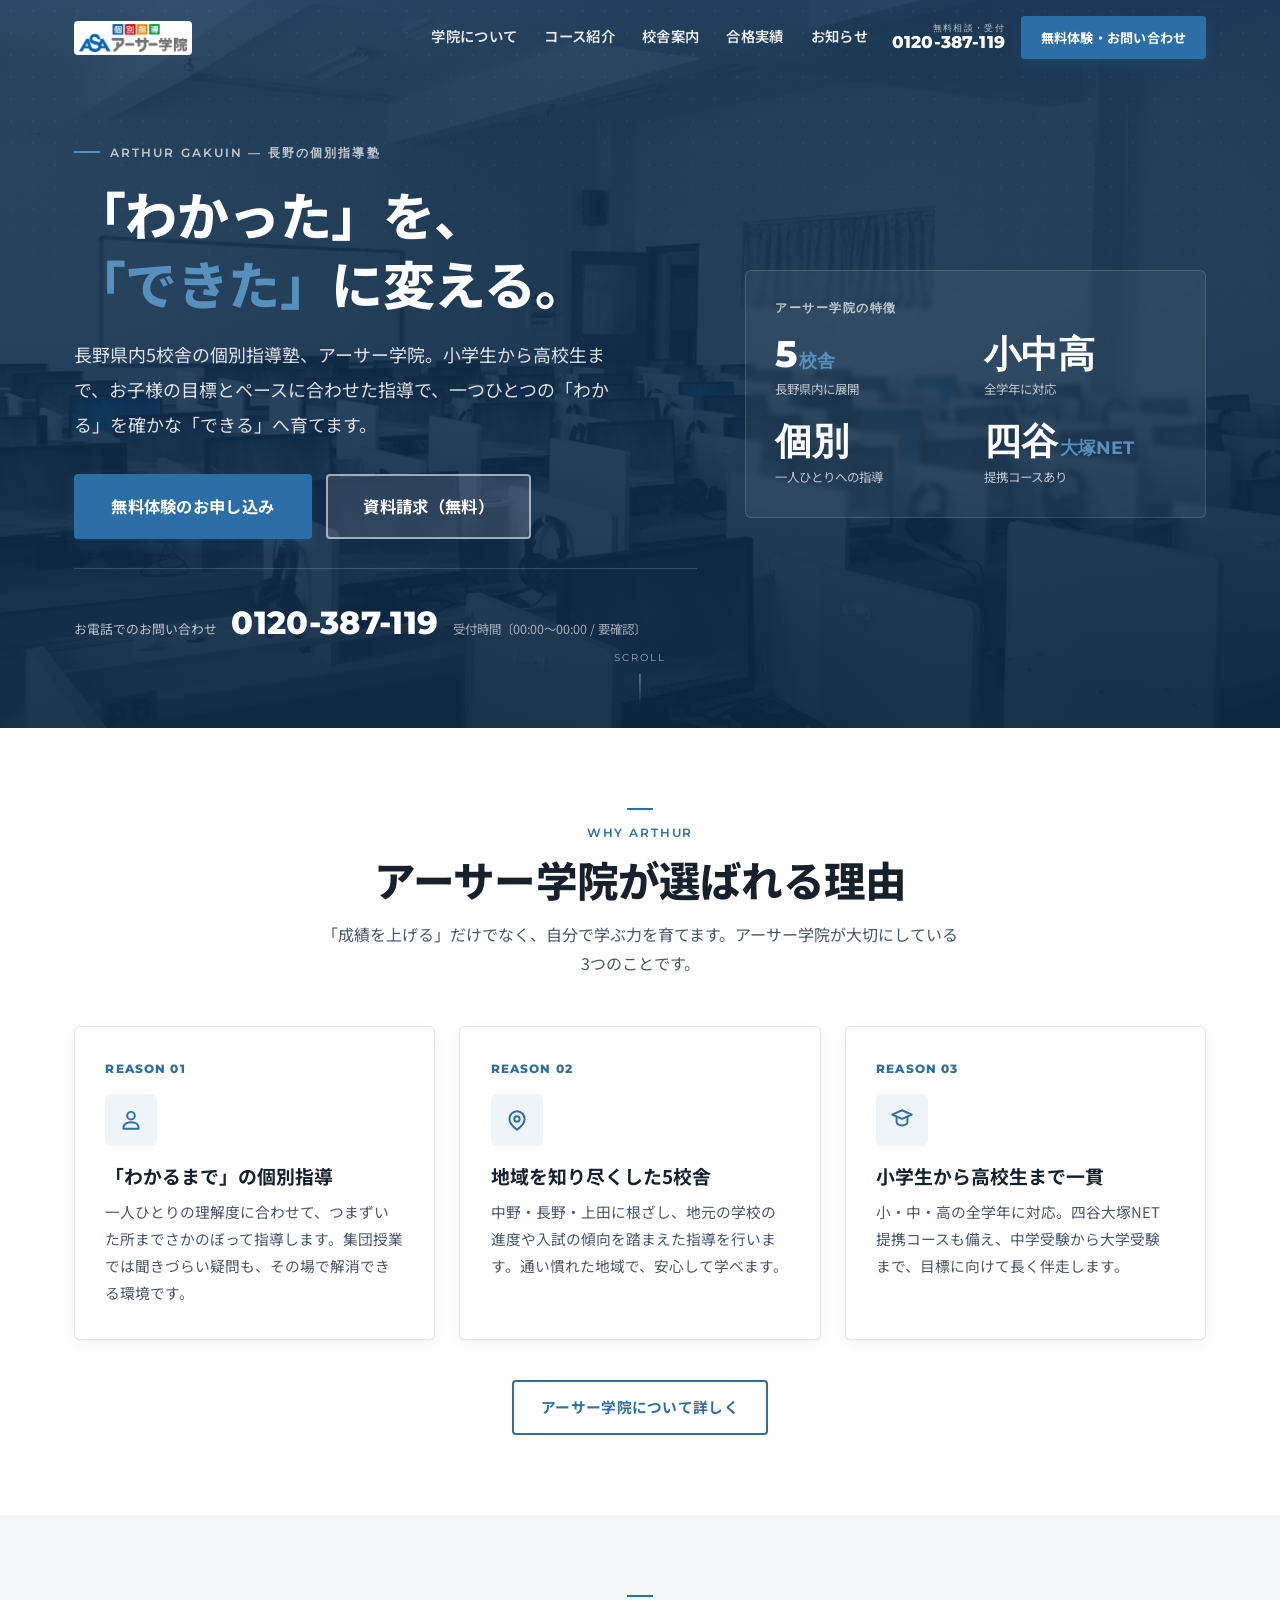
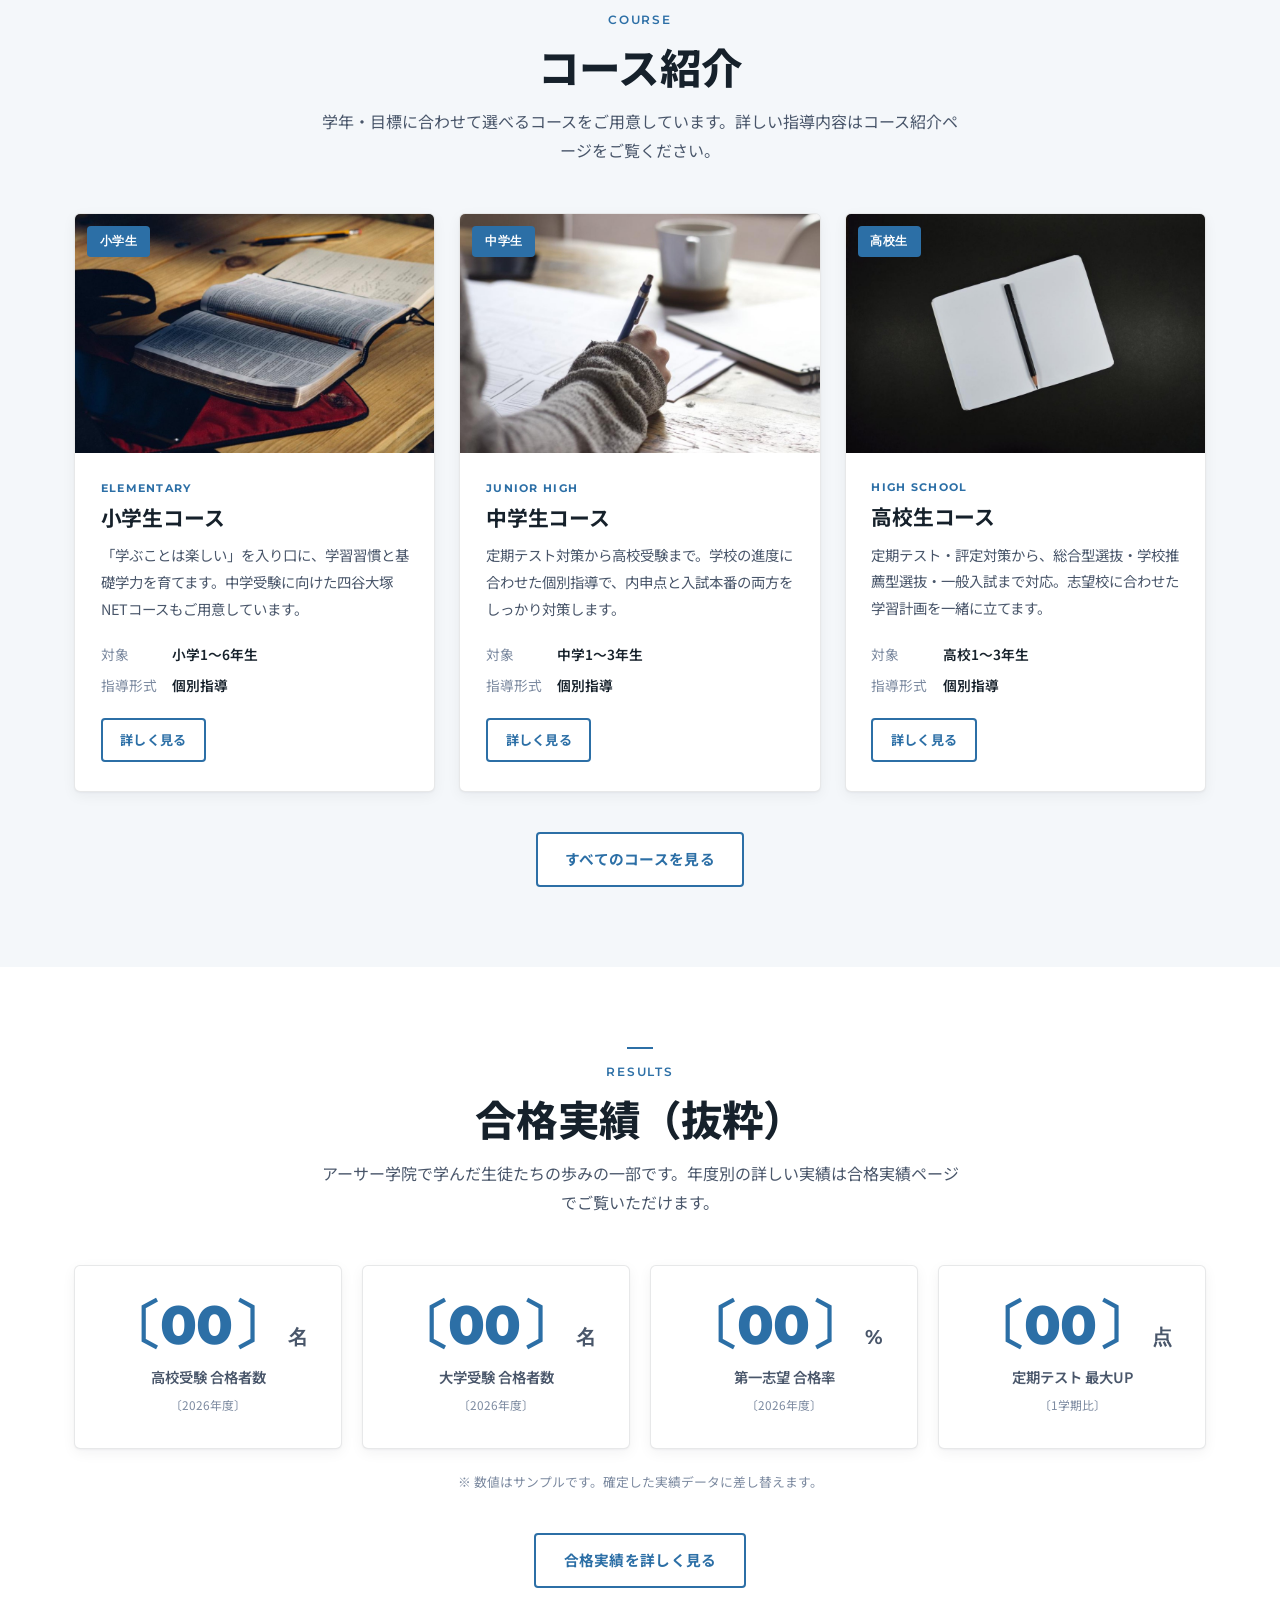
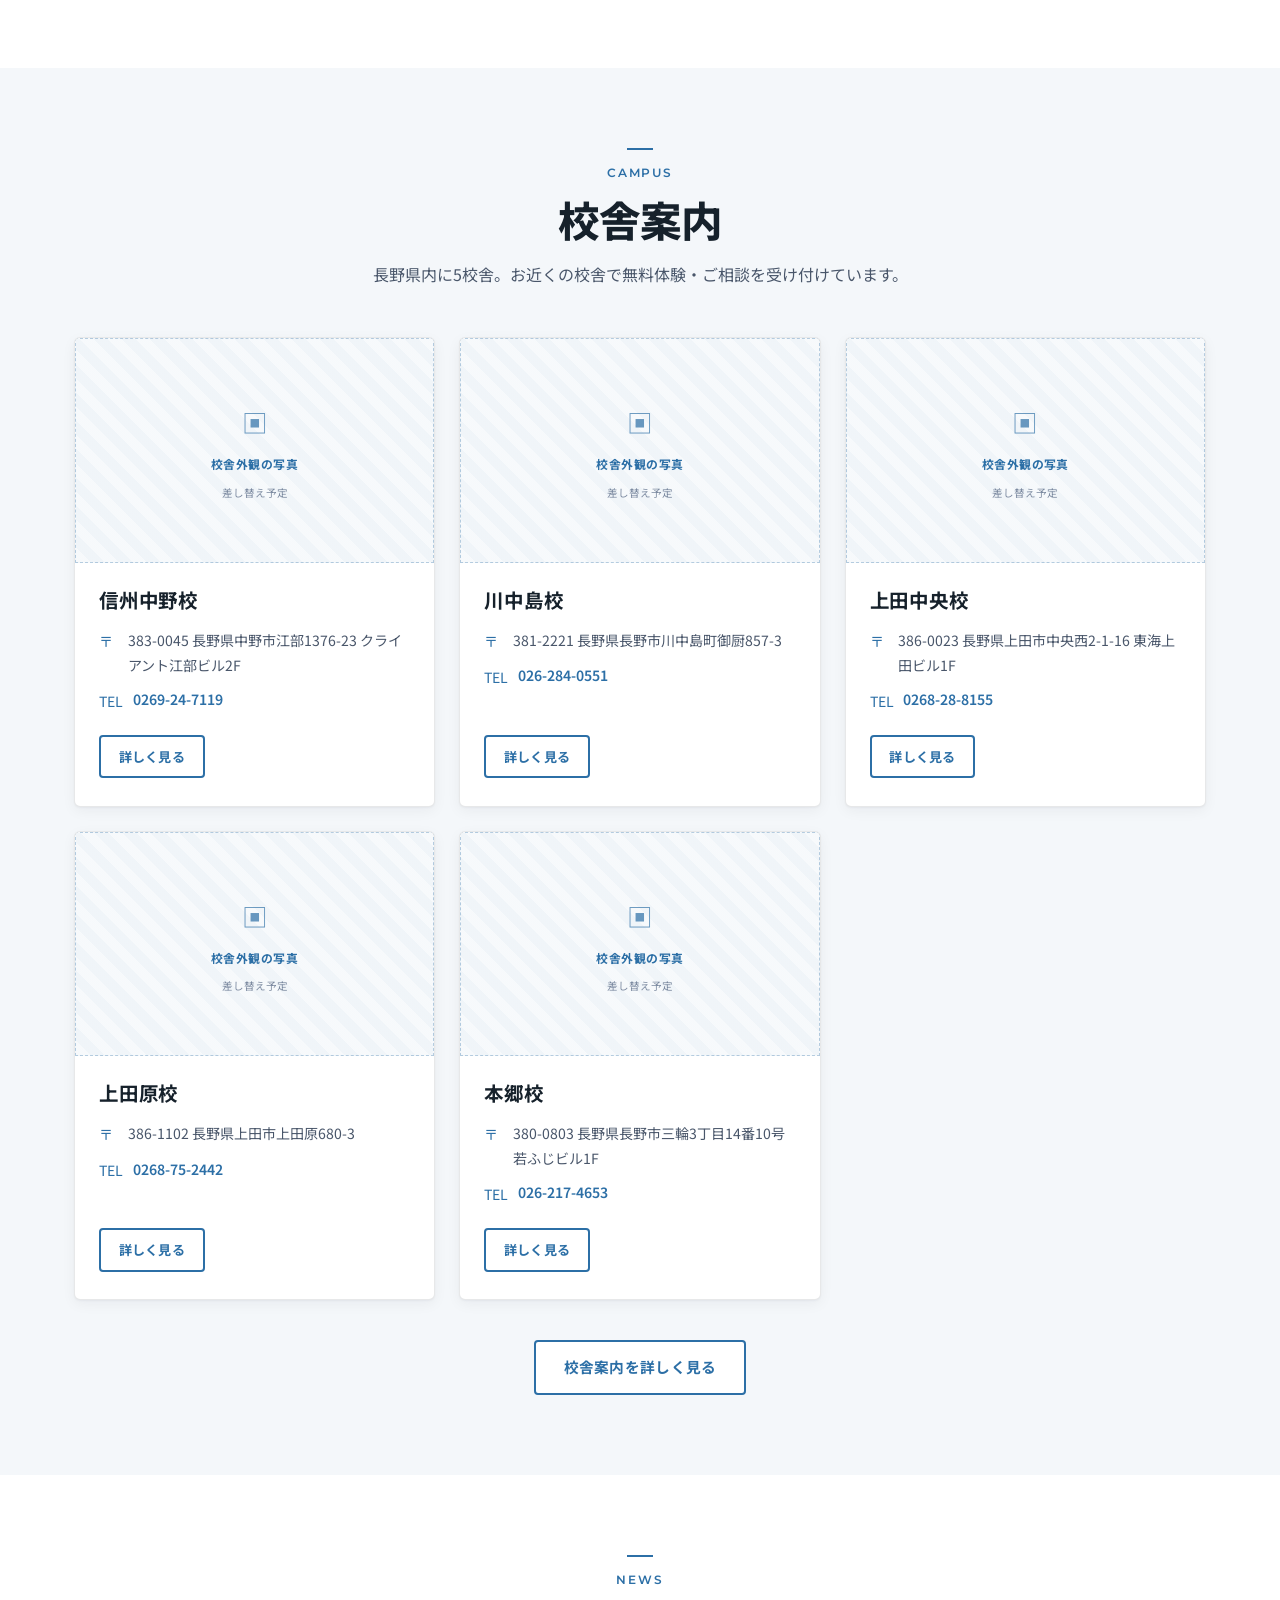
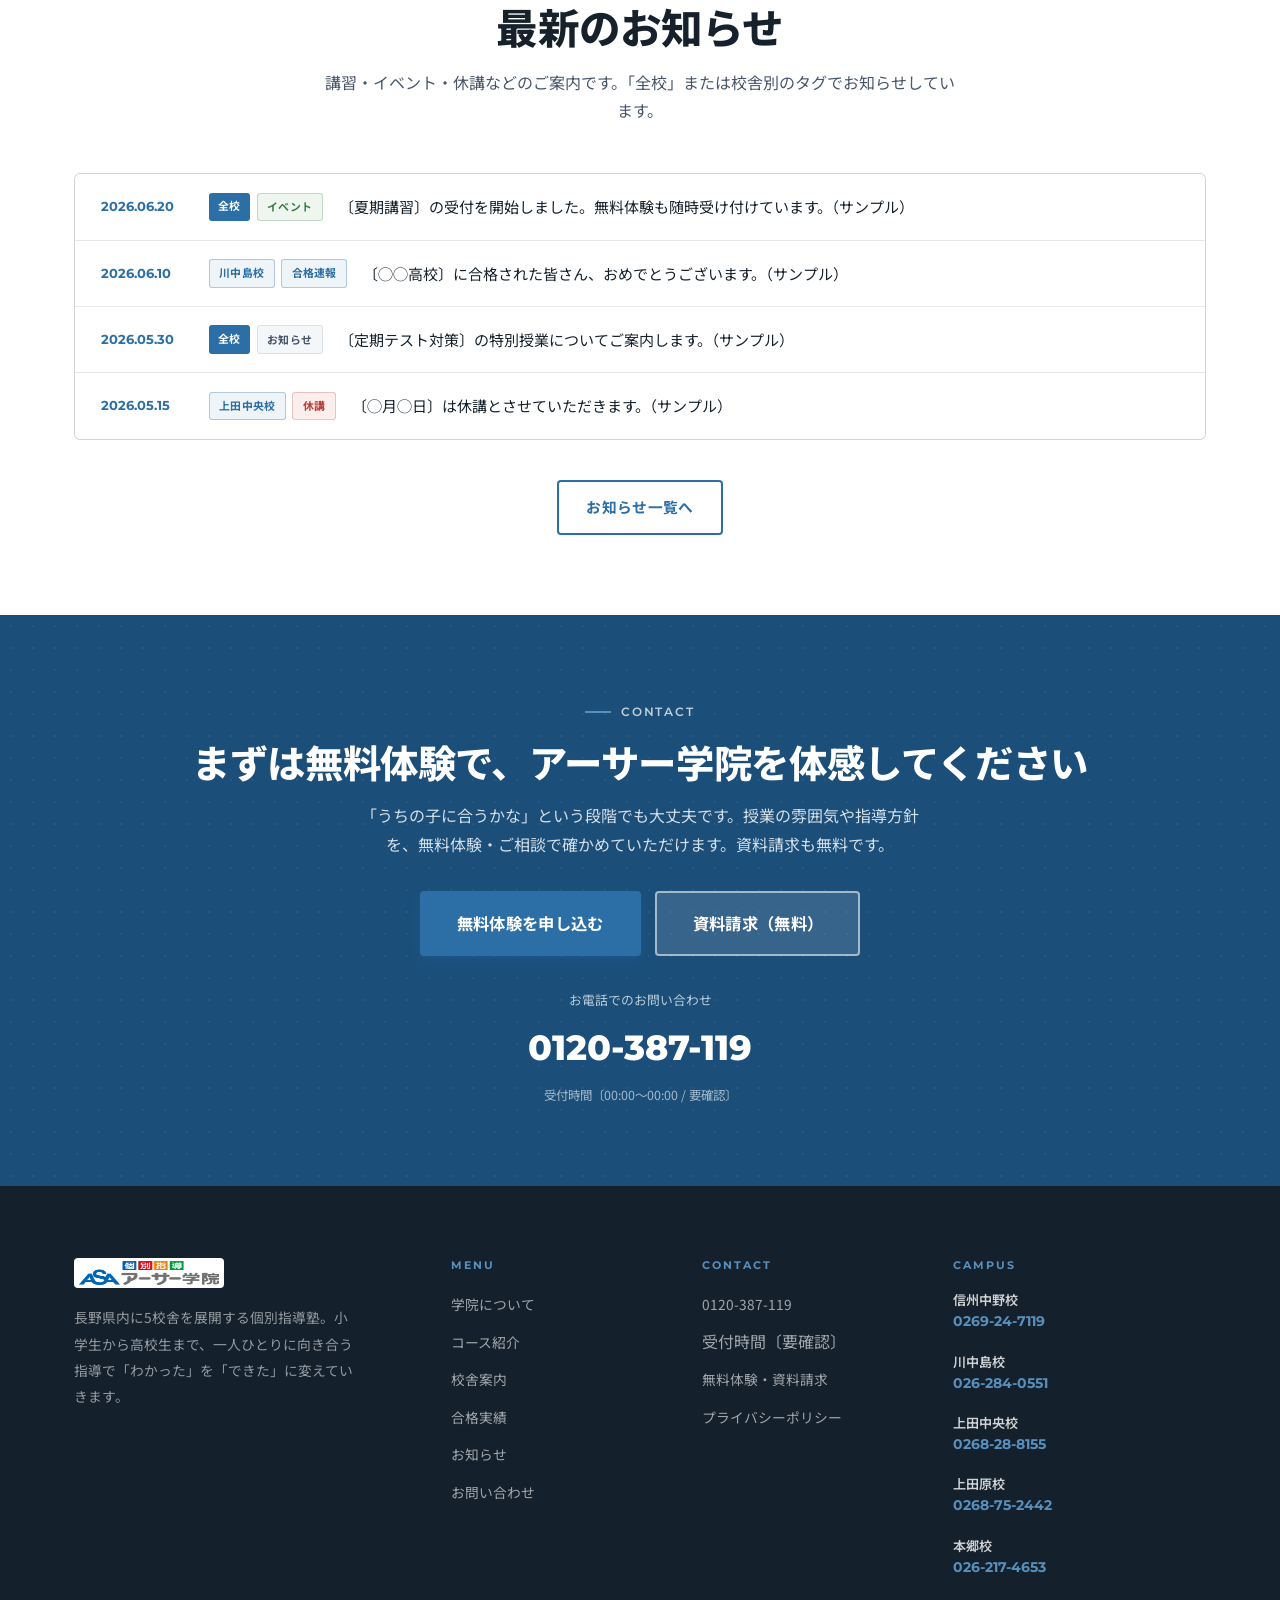
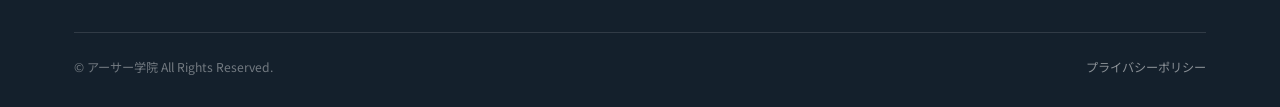
==== commit ffe6a4f8: "写真追加: hero背景・コース3枚・aboutバナーに CC0 フリー素材を配置 - 既存サイト画像（権利/肖像未確認）は引き続き不使用。 - CC0（帰属不要）の学習・教室イメージを「仮画像」とし" ====
--- a/index.html
+++ b/index.html
@@ -27,6 +27,7 @@
   <link rel="preconnect" href="https://fonts.googleapis.com">
   <link rel="preconnect" href="https://fonts.gstatic.com" crossorigin>
   <link href="https://fonts.googleapis.com/css2?family=Montserrat:wght@400;500;600;700;800&family=Noto+Sans+JP:wght@400;500;600;700;800&display=swap" rel="stylesheet">
+  <link rel="preload" as="image" href="images/hero/classroom.jpg">
   <link rel="stylesheet" href="css/style.css">
 
   <script type="application/ld+json">
@@ -200,7 +201,7 @@
           <article class="course fade-in">
             <div class="course-media">
               <span class="course-tag">小学生</span>
-              <div class="photo-ph"><span class="pp-ic" aria-hidden="true">▣</span><span class="pp-label">授業風景の写真</span><span class="pp-note">差し替え予定</span></div>
+              <img class="media-img" src="images/courses/elementary.jpg" alt="教科書とノート（イメージ写真）" loading="lazy" width="1000" height="666">
             </div>
             <div class="course-body">
               <span class="eyebrow">Elementary</span>
@@ -216,7 +217,7 @@
           <article class="course fade-in fd2">
             <div class="course-media">
               <span class="course-tag">中学生</span>
-              <div class="photo-ph"><span class="pp-ic" aria-hidden="true">▣</span><span class="pp-label">授業風景の写真</span><span class="pp-note">差し替え予定</span></div>
+              <img class="media-img" src="images/courses/junior.jpg" alt="ノートに書き込む学習の様子（イメージ写真）" loading="lazy" width="1000" height="666">
             </div>
             <div class="course-body">
               <span class="eyebrow">Junior High</span>
@@ -232,7 +233,7 @@
           <article class="course fade-in fd3">
             <div class="course-media">
               <span class="course-tag">高校生</span>
-              <div class="photo-ph"><span class="pp-ic" aria-hidden="true">▣</span><span class="pp-label">授業風景の写真</span><span class="pp-note">差し替え予定</span></div>
+              <img class="media-img" src="images/courses/high.jpg" alt="ノートとペン（イメージ写真）" loading="lazy" width="1000" height="664">
             </div>
             <div class="course-body">
               <span class="eyebrow">High School</span>
--- a/css/style.css
+++ b/css/style.css
@@ -292,7 +292,10 @@
    =========================== */
 .hero {
   position: relative; overflow: hidden;
-  background: var(--accent-deep);
+  background:
+    linear-gradient(180deg, rgba(18,52,84,0.86) 0%, rgba(13,40,68,0.93) 100%),
+    url("../images/hero/classroom.jpg") center/cover no-repeat,
+    var(--accent-deep);
   color: #fff;
   padding: calc(var(--header-height) + 60px) 0 76px;
   min-height: clamp(520px, 68vh, 700px);
@@ -632,6 +635,10 @@
 
 /* responsive table wrapper */
 .table-wrap { overflow-x: auto; -webkit-overflow-scrolling: touch; }
+
+/* wide banner image (e.g. about intro) */
+.banner-img { aspect-ratio: 21/9; border-radius: var(--radius); overflow: hidden; border: 1px solid var(--border); margin-top: 2.6rem; box-shadow: var(--shadow); }
+@media (max-width: 768px) { .banner-img { aspect-ratio: 16/9; margin-top: 1.8rem; } }
 
 /* ===========================
    PHOTO PLACEHOLDER (rights-pending slots — §5)
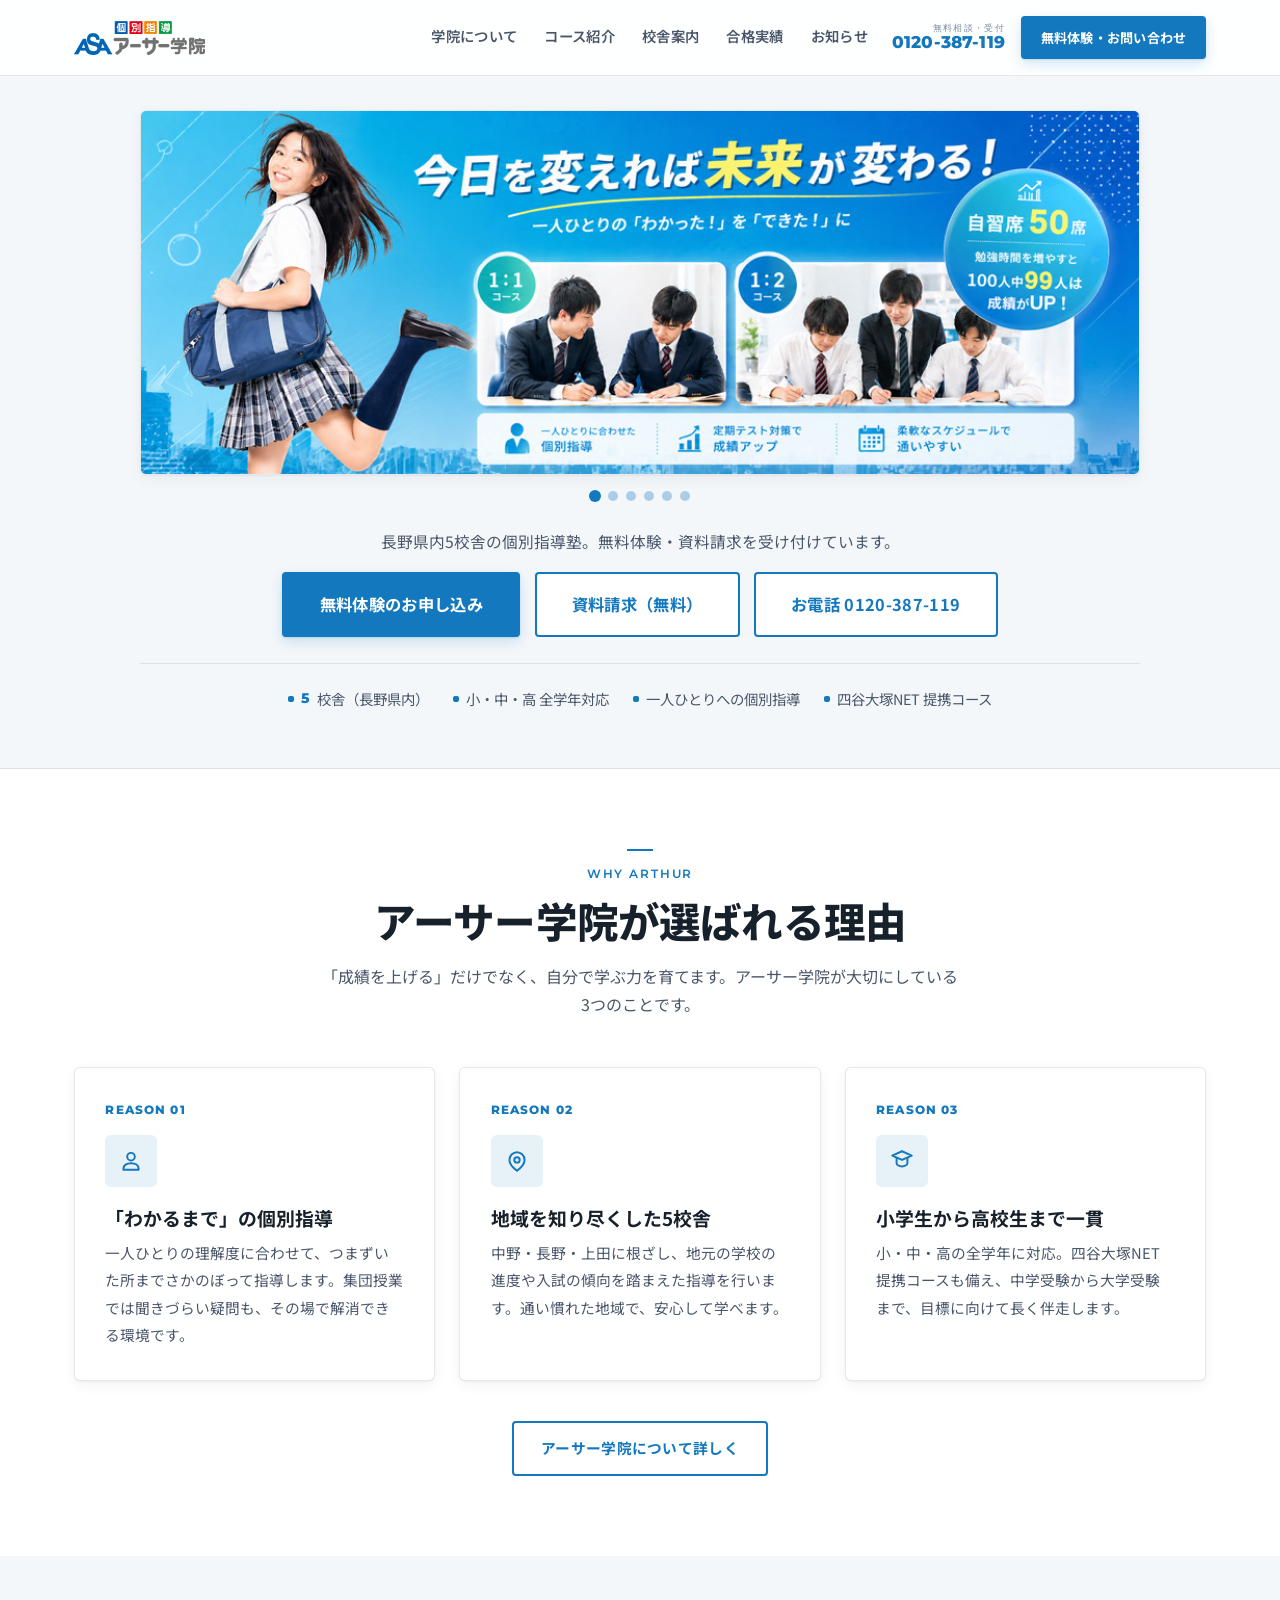
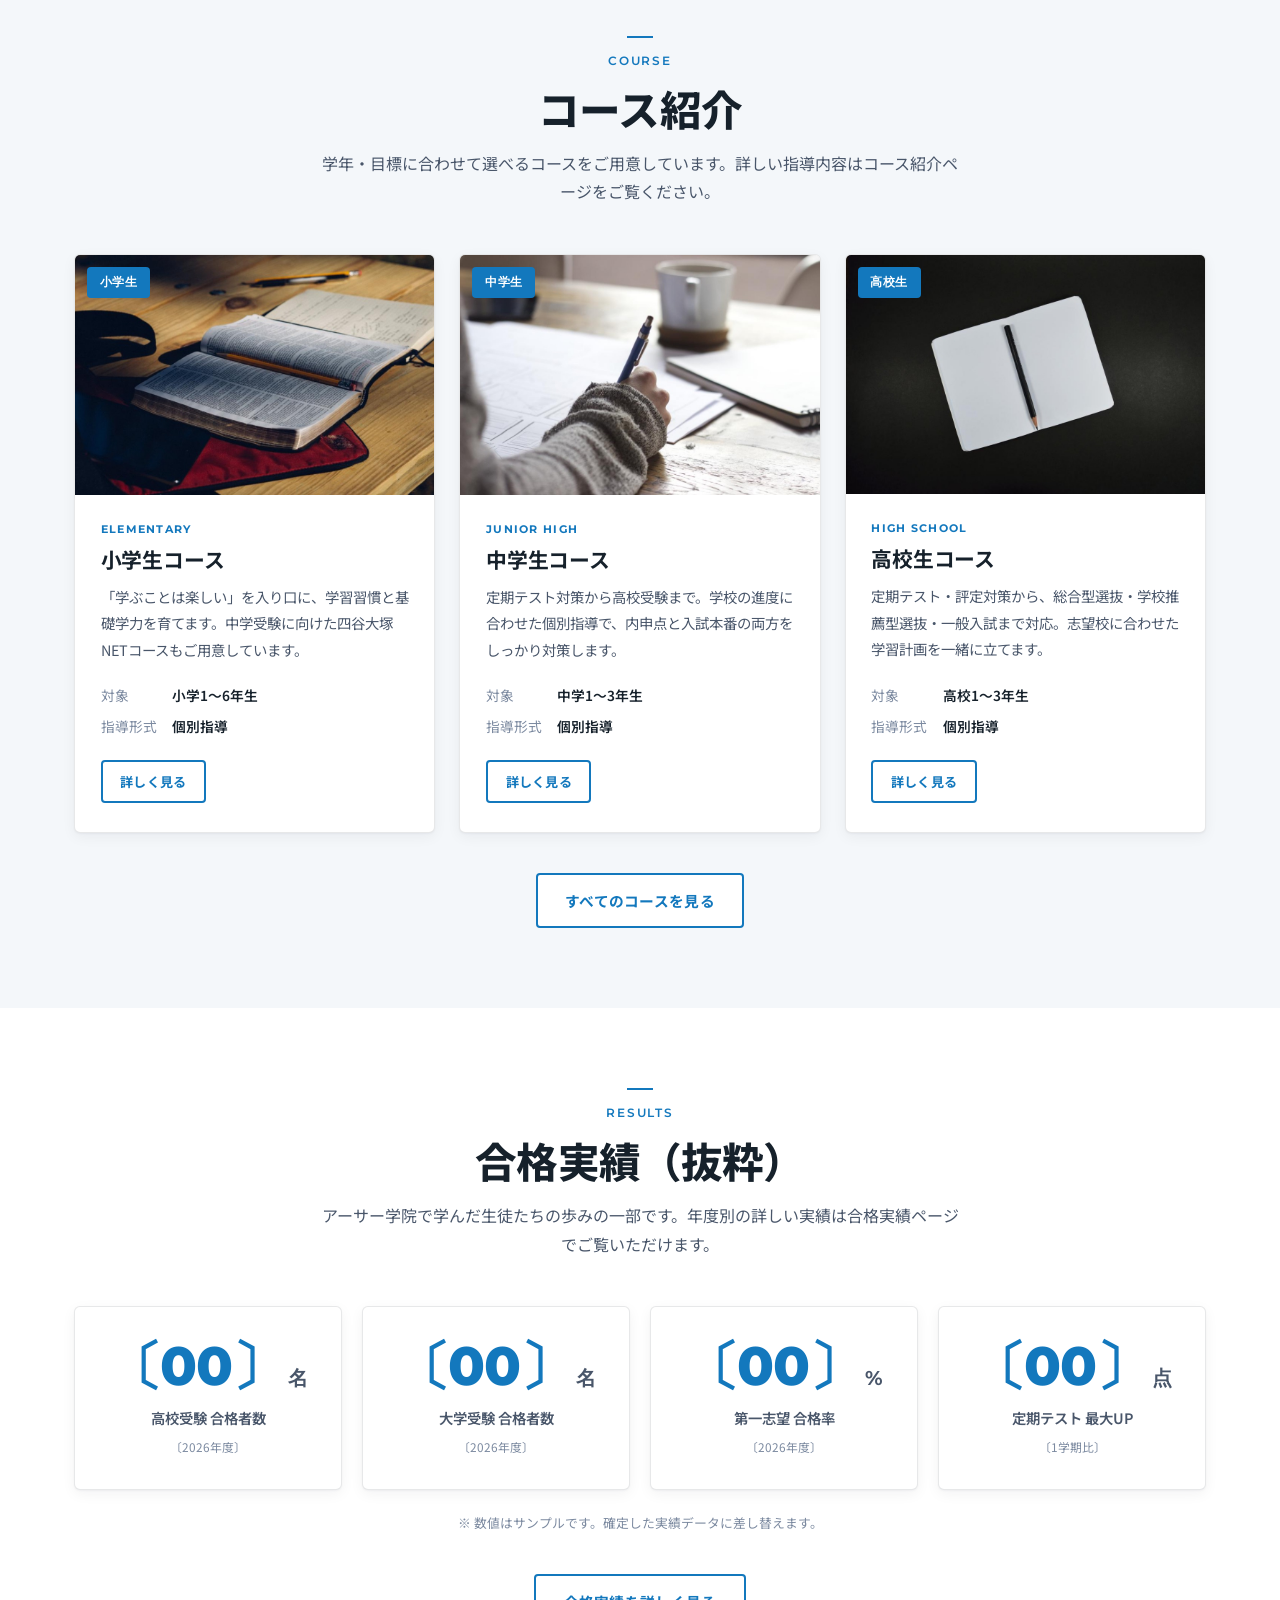
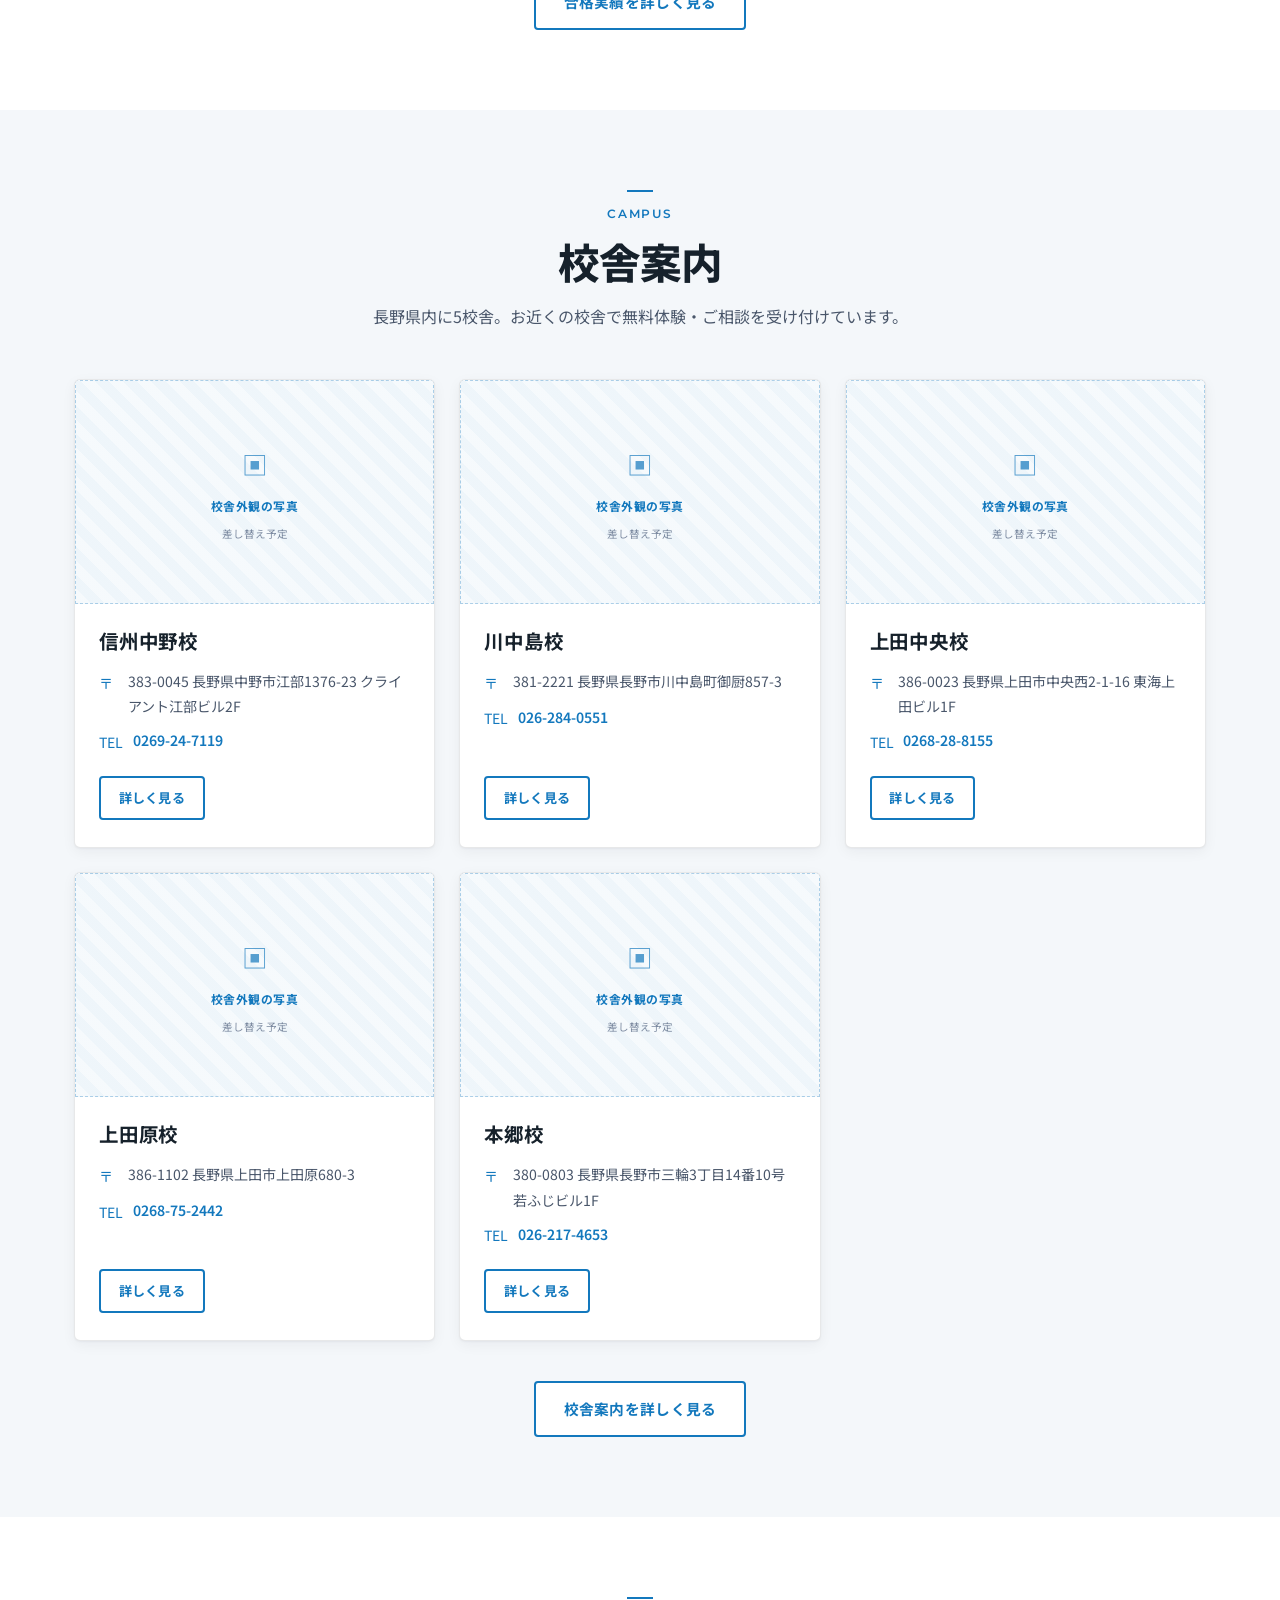
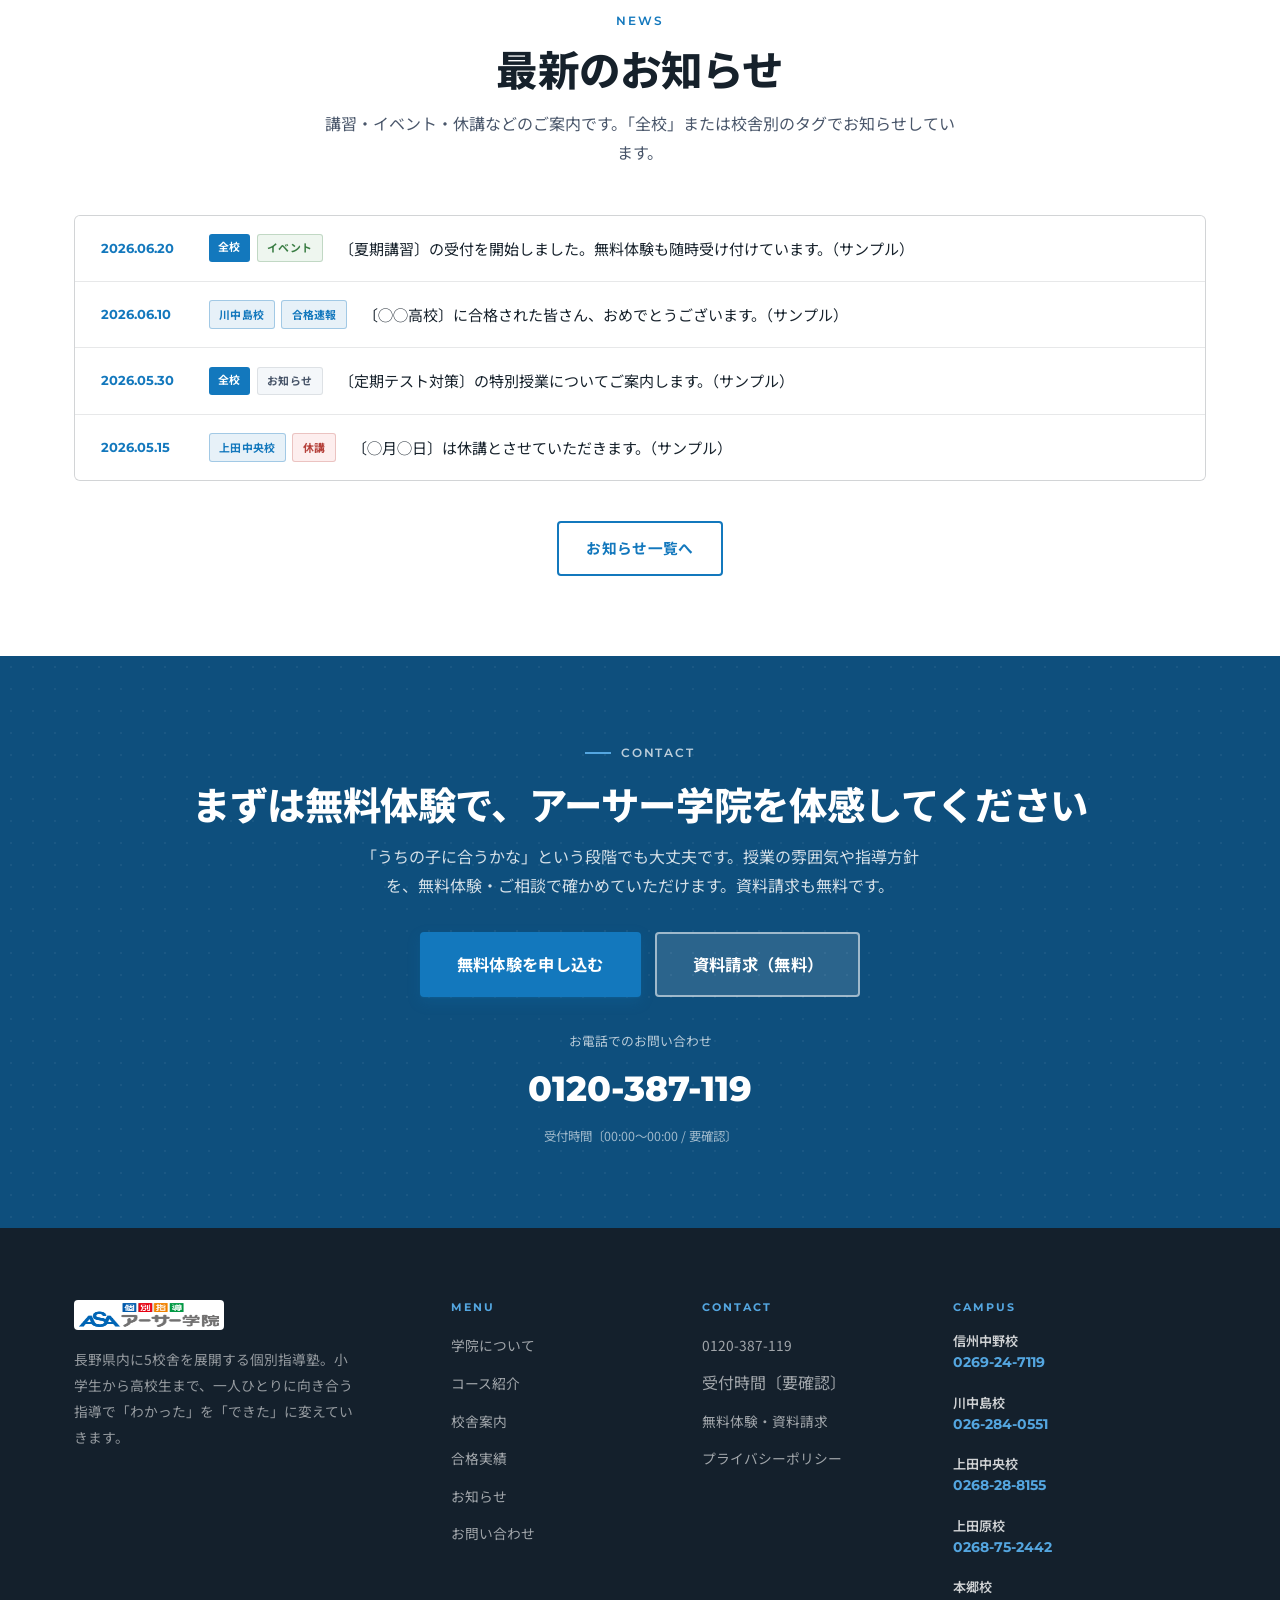
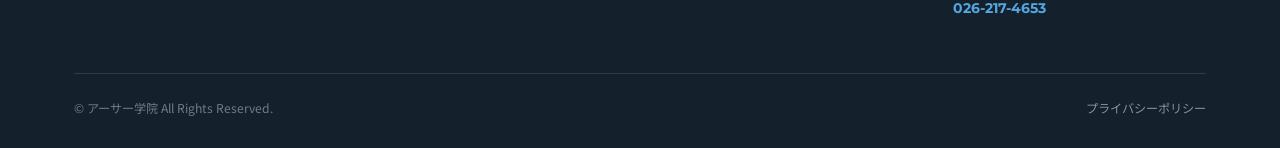
==== commit d4d77af5: "トップのヒーローを「ポップ自動切替スライドショー」に変更（既存サイト同様） - 固定の背景写真をやめ、既存サイトの販促ポップ6枚(pop-01〜06)を5秒間隔・   約0.7秒フェードで切り替えるス" ====
--- a/index.html
+++ b/index.html
@@ -27,7 +27,7 @@
   <link rel="preconnect" href="https://fonts.googleapis.com">
   <link rel="preconnect" href="https://fonts.gstatic.com" crossorigin>
   <link href="https://fonts.googleapis.com/css2?family=Montserrat:wght@400;500;600;700;800&family=Noto+Sans+JP:wght@400;500;600;700;800&display=swap" rel="stylesheet">
-  <link rel="preload" as="image" href="images/hero/classroom.jpg">
+  <link rel="preload" as="image" href="images/hero/pop-01.jpg">
   <link rel="stylesheet" href="css/style.css">
 
   <script type="application/ld+json">
@@ -57,7 +57,7 @@
   }
   </script>
 </head>
-<body class="home-page">
+<body>
   <a href="#main" class="skip-link">本文へスキップ</a>
 
   <header class="header">
@@ -101,52 +101,34 @@
   <main id="main">
 
     <!-- HERO -->
-    <section class="hero">
-      <div class="container">
-        <div class="hero-grid">
-          <div class="hero-copy fade-in">
-            <span class="hero-label">Arthur Gakuin — 長野の個別指導塾</span>
-            <h1 class="hero-title">
-              <span class="line">「わかった」を、</span>
-              <span class="line"><span class="accent-text">「できた」</span>に変える。</span>
-            </h1>
-            <p class="hero-tagline">
-              長野県内5校舎の個別指導塾、アーサー学院。小学生から高校生まで、お子様の目標とペースに合わせた指導で、一つひとつの「わかる」を確かな「できる」へ育てます。
-            </p>
-            <div class="hero-cta">
-              <a href="contact.html" class="btn btn-primary btn-lg">無料体験のお申し込み</a>
-              <a href="contact.html?type=brochure" class="btn btn-ghost btn-lg">資料請求（無料）</a>
-            </div>
-            <div class="hero-tel-block">
-              <span class="htb-label">お電話でのお問い合わせ</span>
-              <a href="tel:0120387119" class="htb-num">0120-387-119</a>
-              <span class="htb-hours">受付時間〔00:00〜00:00 / 要確認〕</span>
-            </div>
-          </div>
-          <aside class="hero-aside fade-in fd2" aria-label="アーサー学院の特徴">
-            <h2>アーサー学院の特徴</h2>
-            <div class="hero-stats">
-              <div class="hero-stat">
-                <div class="hs-val">5<small>校舎</small></div>
-                <div class="hs-lbl">長野県内に展開</div>
-              </div>
-              <div class="hero-stat">
-                <div class="hs-val">小中高</div>
-                <div class="hs-lbl">全学年に対応</div>
-              </div>
-              <div class="hero-stat">
-                <div class="hs-val">個別</div>
-                <div class="hs-lbl">一人ひとりへの指導</div>
-              </div>
-              <div class="hero-stat">
-                <div class="hs-val">四谷<small>大塚NET</small></div>
-                <div class="hs-lbl">提携コースあり</div>
-              </div>
-            </div>
-          </aside>
-        </div>
-      </div>
-      <span class="hero-scroll" aria-hidden="true">Scroll</span>
+    <section class="hero-pops">
+      <div class="container">
+        <div class="pop-slider fade-in">
+          <div class="pop-frame" aria-roledescription="カルーセル" aria-label="お知らせ・キャンペーン">
+            <div class="pop-slide active"><a href="contact.html"><img src="images/hero/pop-01.jpg" alt="今日を変えれば未来が変わる。一人ひとりの「わかった」を「できた」に — アーサー学院" width="960" height="350"></a></div>
+            <div class="pop-slide"><a href="contact.html?type=brochure"><img src="images/hero/pop-02.jpg" alt="夏期講習 生徒募集（小・中・高対象）— アーサー学院" loading="lazy" width="960" height="350"></a></div>
+            <div class="pop-slide"><a href="contact.html"><img src="images/hero/pop-03.jpg" alt="模試 実施中（小中高生・全学年対象）— アーサー学院" loading="lazy" width="960" height="350"></a></div>
+            <div class="pop-slide"><a href="results.html"><img src="images/hero/pop-04.jpg" alt="アーサー学院 合格実績" loading="lazy" width="960" height="350"></a></div>
+            <div class="pop-slide"><a href="courses.html#high"><img src="images/hero/pop-05.jpg" alt="高校生対象 総合型選抜・学校推薦型選抜（公募制）対策" loading="lazy" width="960" height="350"></a></div>
+            <div class="pop-slide"><a href="contact.html"><img src="images/hero/pop-06.jpg" alt="未来を紡ぐ。入塾生募集・無料体験実施中 — アーサー学院" loading="lazy" width="960" height="350"></a></div>
+          </div>
+          <div class="pop-dots" aria-label="スライド切り替え"></div>
+        </div>
+        <div class="hero-cta-bar fade-in">
+          <p class="hero-cta-lead">長野県内5校舎の個別指導塾。無料体験・資料請求を受け付けています。</p>
+          <div class="hero-cta">
+            <a href="contact.html" class="btn btn-primary btn-lg">無料体験のお申し込み</a>
+            <a href="contact.html?type=brochure" class="btn btn-outline btn-lg">資料請求（無料）</a>
+            <a href="tel:0120387119" class="btn btn-outline btn-lg">お電話 0120-387-119</a>
+          </div>
+        </div>
+        <div class="hero-facts fade-in">
+          <span><b>5</b>校舎（長野県内）</span>
+          <span>小・中・高 全学年対応</span>
+          <span>一人ひとりへの個別指導</span>
+          <span>四谷大塚NET 提携コース</span>
+        </div>
+      </div>
     </section>
 
     <!-- 選ばれる理由 -->
--- a/css/style.css
+++ b/css/style.css
@@ -13,17 +13,17 @@
   --bg-card-alt:   #eef3f8;
 
   /* Brand blue — extracted from arthurgakuin.com (#578fbd) + logo, deepened for AA contrast */
-  --accent:        #2c6fa6;   /* primary (AA on white ≈ 5.3:1) */
-  --accent-light:  #578fbd;   /* the original extracted brand blue */
-  --accent-dark:   #1f5586;   /* hover */
-  --accent-glow:   rgba(44,111,166,0.08);
-  --accent-deep:   #1b4f7a;   /* hero panel */
+  --accent:        #1378bd;   /* 澄んだスカイブルー（白上で約4.9:1） */
+  --accent-light:  #54a6e0;   /* 明るいスカイブルー（ヒーロー強調・暗背景上） */
+  --accent-dark:   #0d5d97;   /* hover */
+  --accent-glow:   rgba(19,120,189,0.10);
+  --accent-deep:   #0e4f7d;   /* 濃紺ブルー（CTA帯・ヒーローのオーバーレイ） */
 
   --text-primary:  #16212b;
   --text-secondary:#49566a;
   --text-muted:    #7c8aa0;
   --border:        rgba(22,33,43,0.10);
-  --border-hover:  rgba(44,111,166,0.32);
+  --border-hover:  rgba(19,120,189,0.32);
 
   --header-height: 76px;
   --section-pad:   80px 0;
@@ -55,7 +55,7 @@
 }
 body.page-loaded { opacity: 1; }
 
-::selection { background: rgba(44,111,166,0.16); color: var(--text-primary); }
+::selection { background: rgba(19,120,189,0.16); color: var(--text-primary); }
 
 @media (prefers-reduced-motion: reduce) {
   *, *::before, *::after {
@@ -258,8 +258,8 @@
   text-decoration: none; white-space: nowrap;
 }
 .btn .btn-ic { font-size: 1.05em; line-height: 1; }
-.btn-primary { background: var(--accent); color: #fff; border-color: var(--accent); box-shadow: 0 1px 2px rgba(44,111,166,0.18), 0 5px 14px rgba(44,111,166,0.18); }
-.btn-primary:hover { background: var(--accent-dark); border-color: var(--accent-dark); color: #fff; transform: translateY(-2px); box-shadow: 0 2px 4px rgba(44,111,166,0.2), 0 10px 22px rgba(44,111,166,0.24); }
+.btn-primary { background: var(--accent); color: #fff; border-color: var(--accent); box-shadow: 0 1px 2px rgba(19,120,189,0.18), 0 5px 14px rgba(19,120,189,0.18); }
+.btn-primary:hover { background: var(--accent-dark); border-color: var(--accent-dark); color: #fff; transform: translateY(-2px); box-shadow: 0 2px 4px rgba(19,120,189,0.2), 0 10px 22px rgba(19,120,189,0.24); }
 .btn-outline { background: #fff; color: var(--accent); border-color: var(--accent); }
 .btn-outline:hover { background: var(--accent); color: #fff; transform: translateY(-2px); }
 .btn-ghost { background: rgba(255,255,255,0.12); color: #fff; border-color: rgba(255,255,255,0.55); }
@@ -290,12 +290,30 @@
 /* ===========================
    HERO (photo-less brand panel)
    =========================== */
+/* ポップ（販促バナー）スライドショー — 既存サイト同様に一定間隔で切替 */
+.hero-pops { background: var(--bg-secondary); padding: calc(var(--header-height) + 34px) 0 56px; border-bottom: 1px solid var(--border); }
+.pop-slider { position: relative; max-width: 1000px; margin: 0 auto; }
+.pop-frame { position: relative; aspect-ratio: 960 / 350; border-radius: var(--radius); overflow: hidden; border: 1px solid var(--border); box-shadow: var(--shadow); background: #fff; }
+.pop-slide { position: absolute; inset: 0; opacity: 0; transition: opacity 0.7s ease; pointer-events: none; }
+.pop-slide.active { opacity: 1; pointer-events: auto; }
+.pop-slide a, .pop-slide img { display: block; width: 100%; height: 100%; }
+.pop-slide img { object-fit: cover; }
+.pop-dots { display: flex; justify-content: center; gap: 0.5rem; margin-top: 1rem; flex-wrap: wrap; }
+.pop-dots button { width: 10px; height: 10px; padding: 0; border: none; border-radius: 50%; background: var(--border-hover); cursor: pointer; transition: var(--t); }
+.pop-dots button:hover { background: var(--accent); }
+.pop-dots button.active { background: var(--accent); transform: scale(1.2); }
+.hero-cta-bar { max-width: 1000px; margin: 1.7rem auto 0; text-align: center; }
+.hero-cta-lead { color: var(--text-secondary); font-size: 0.98rem; margin-bottom: 1rem; }
+.hero-pops .hero-cta { justify-content: center; }
+.hero-facts { max-width: 1000px; margin: 1.6rem auto 0; display: flex; flex-wrap: wrap; justify-content: center; gap: 0.6rem 1.5rem; border-top: 1px solid var(--border); padding-top: 1.4rem; }
+.hero-facts span { font-size: 0.9rem; color: var(--text-secondary); display: inline-flex; align-items: center; gap: 0.45rem; }
+.hero-facts span::before { content: ''; width: 6px; height: 6px; border-radius: 2px; background: var(--accent); display: inline-block; }
+.hero-facts b { color: var(--accent); font-family: 'Montserrat', sans-serif; font-weight: 800; }
+
+/* (legacy .hero* rules below are unused on the current home hero) */
 .hero {
   position: relative; overflow: hidden;
-  background:
-    linear-gradient(180deg, rgba(18,52,84,0.86) 0%, rgba(13,40,68,0.93) 100%),
-    url("../images/hero/classroom.jpg") center/cover no-repeat,
-    var(--accent-deep);
+  background: var(--accent-deep);
   color: #fff;
   padding: calc(var(--header-height) + 60px) 0 76px;
   min-height: clamp(520px, 68vh, 700px);
@@ -347,11 +365,12 @@
 
 /* Hero side panel: trust mini-stats (no photo dependency) */
 .hero-aside {
-  background: rgba(255,255,255,0.06);
-  border: 1px solid rgba(255,255,255,0.14);
+  background: rgba(8,38,62,0.46);
+  border: 1px solid rgba(255,255,255,0.18);
   border-radius: var(--radius);
   padding: 1.8rem;
-  backdrop-filter: blur(2px);
+  backdrop-filter: blur(7px);
+  -webkit-backdrop-filter: blur(7px);
 }
 .hero-aside h2 { font-size: 0.78rem; letter-spacing: 0.12em; text-transform: uppercase; color: rgba(255,255,255,0.7); font-family: 'Montserrat',sans-serif; margin-bottom: 1.2rem; font-weight: 700; }
 .hero-stats { display: grid; grid-template-columns: 1fr 1fr; gap: 1.4rem 1rem; }
@@ -646,7 +665,7 @@
 .photo-ph {
   width: 100%; height: 100%;
   background:
-    repeating-linear-gradient(45deg, rgba(44,111,166,0.04) 0 10px, rgba(44,111,166,0.07) 10px 20px);
+    repeating-linear-gradient(45deg, rgba(19,120,189,0.04) 0 10px, rgba(19,120,189,0.07) 10px 20px);
   border: 1px dashed var(--border-hover);
   display: flex; flex-direction: column; align-items: center; justify-content: center;
   gap: 0.5rem; color: var(--accent); text-align: center; padding: 1rem;
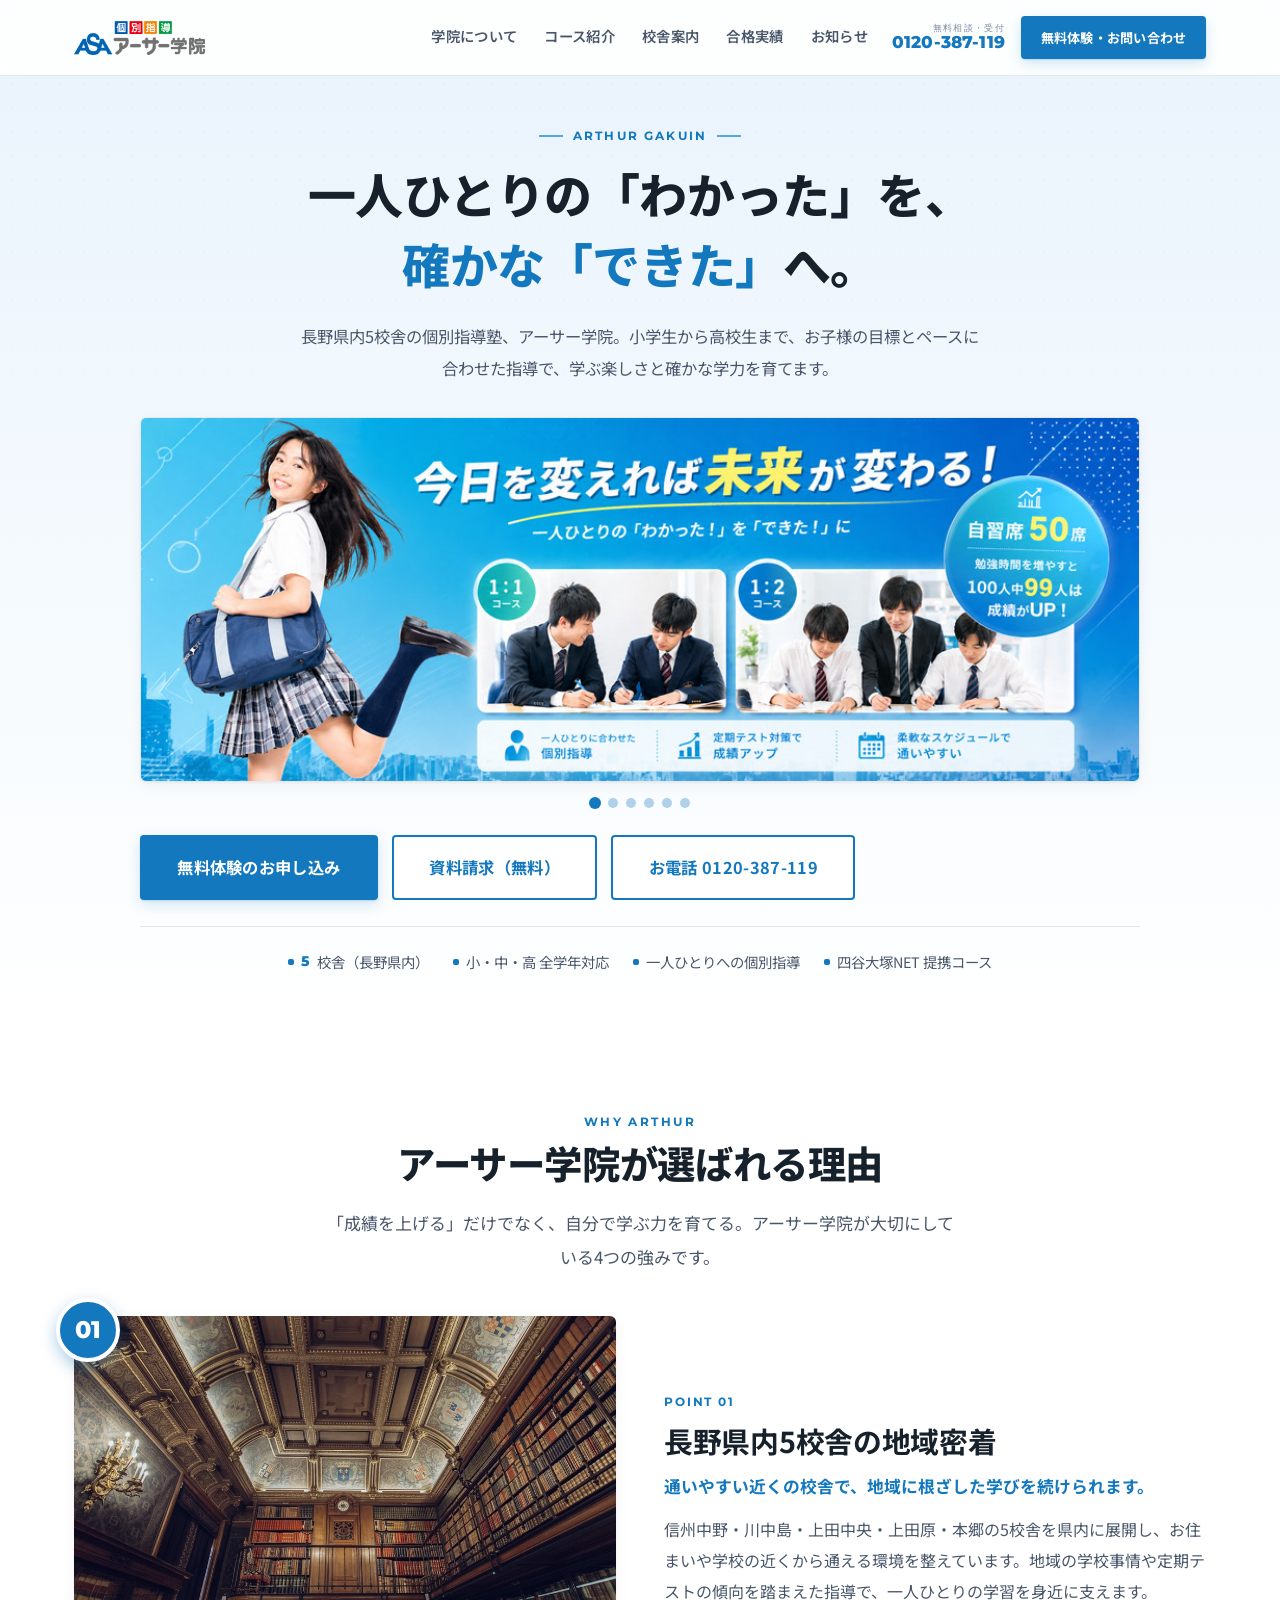
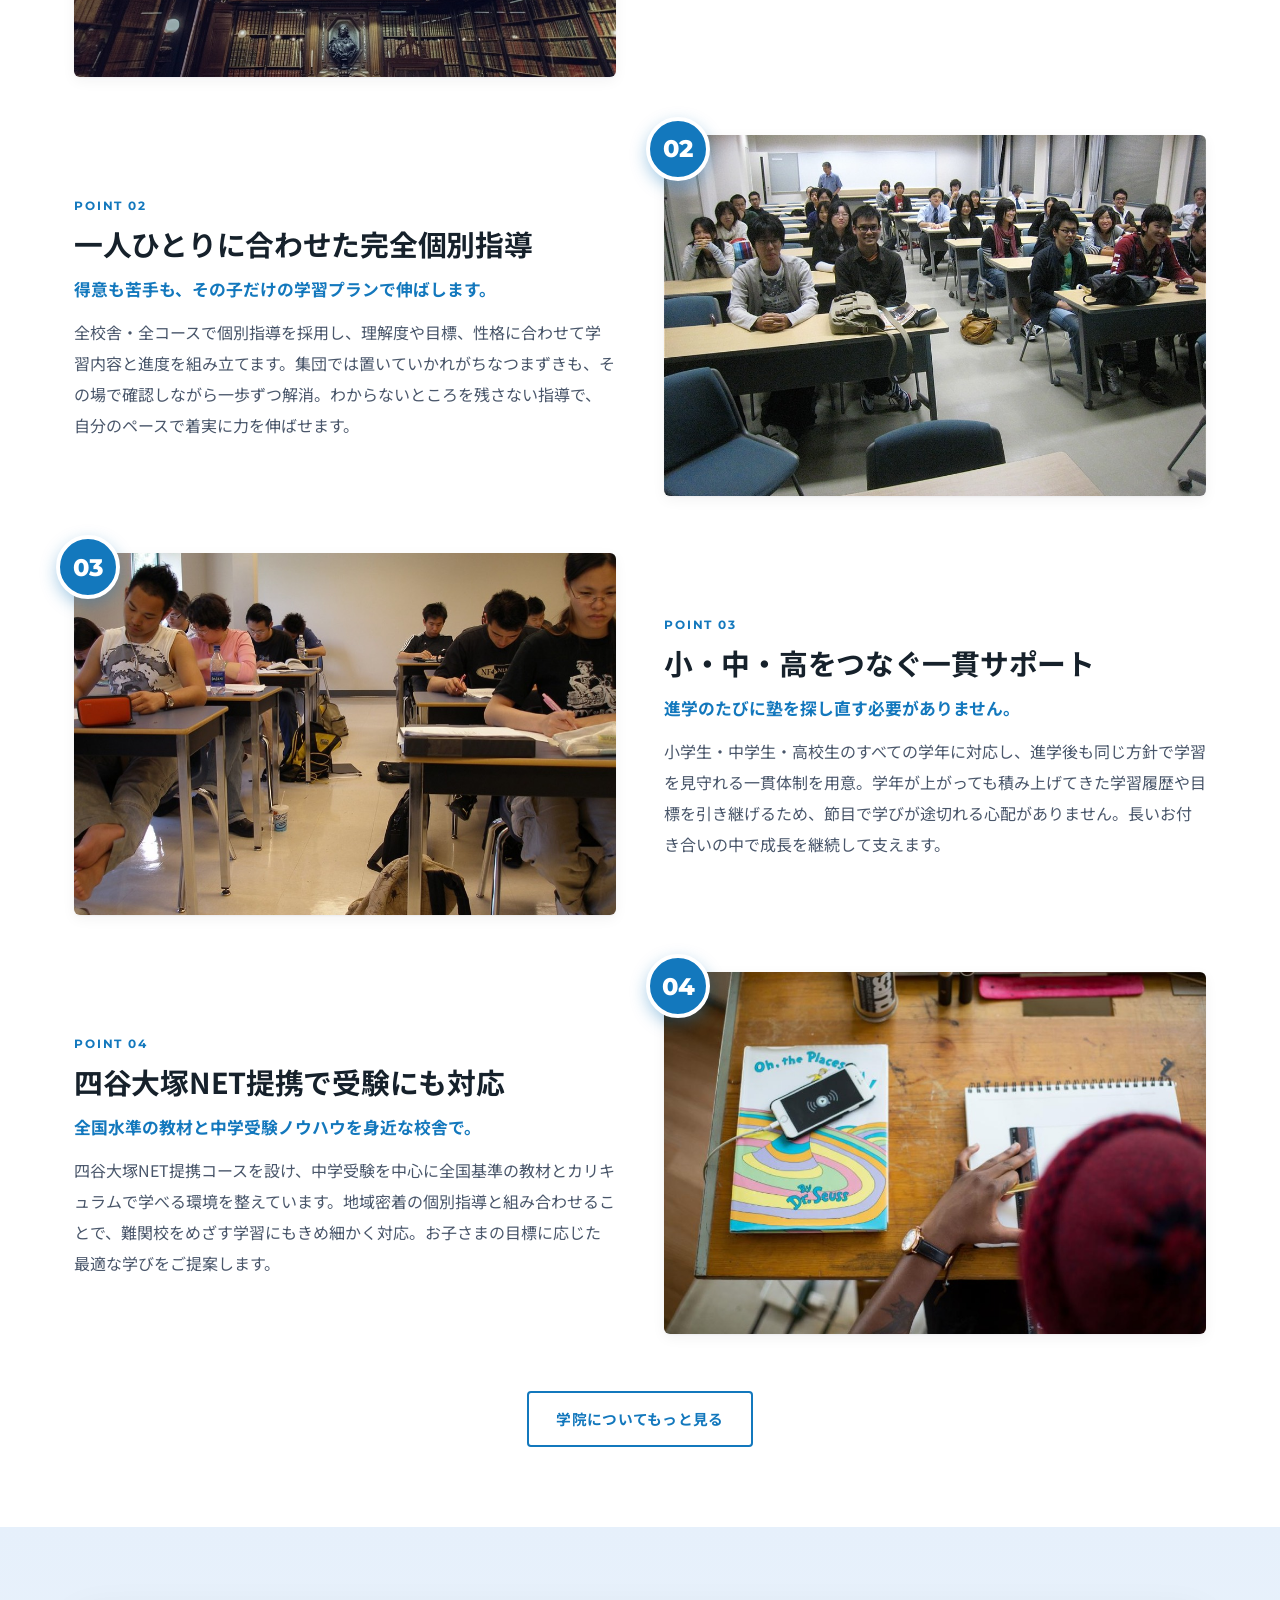
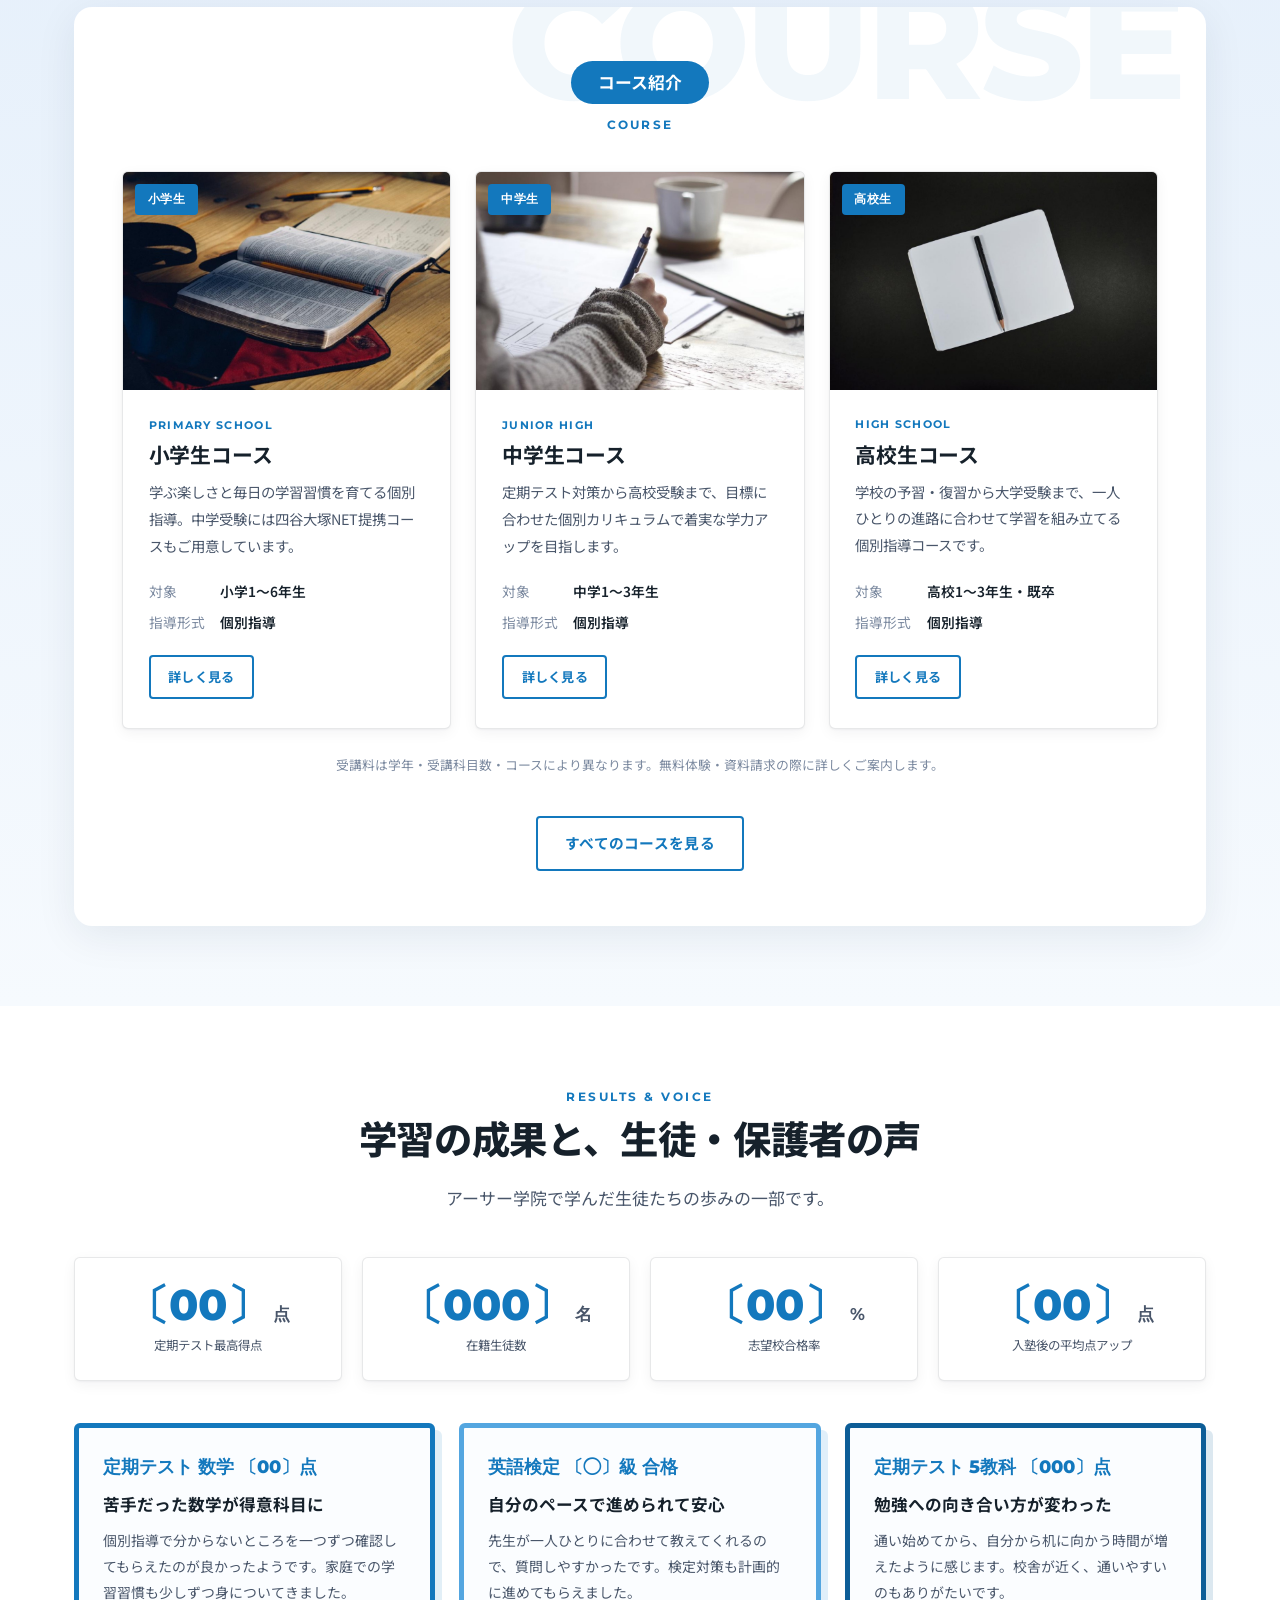
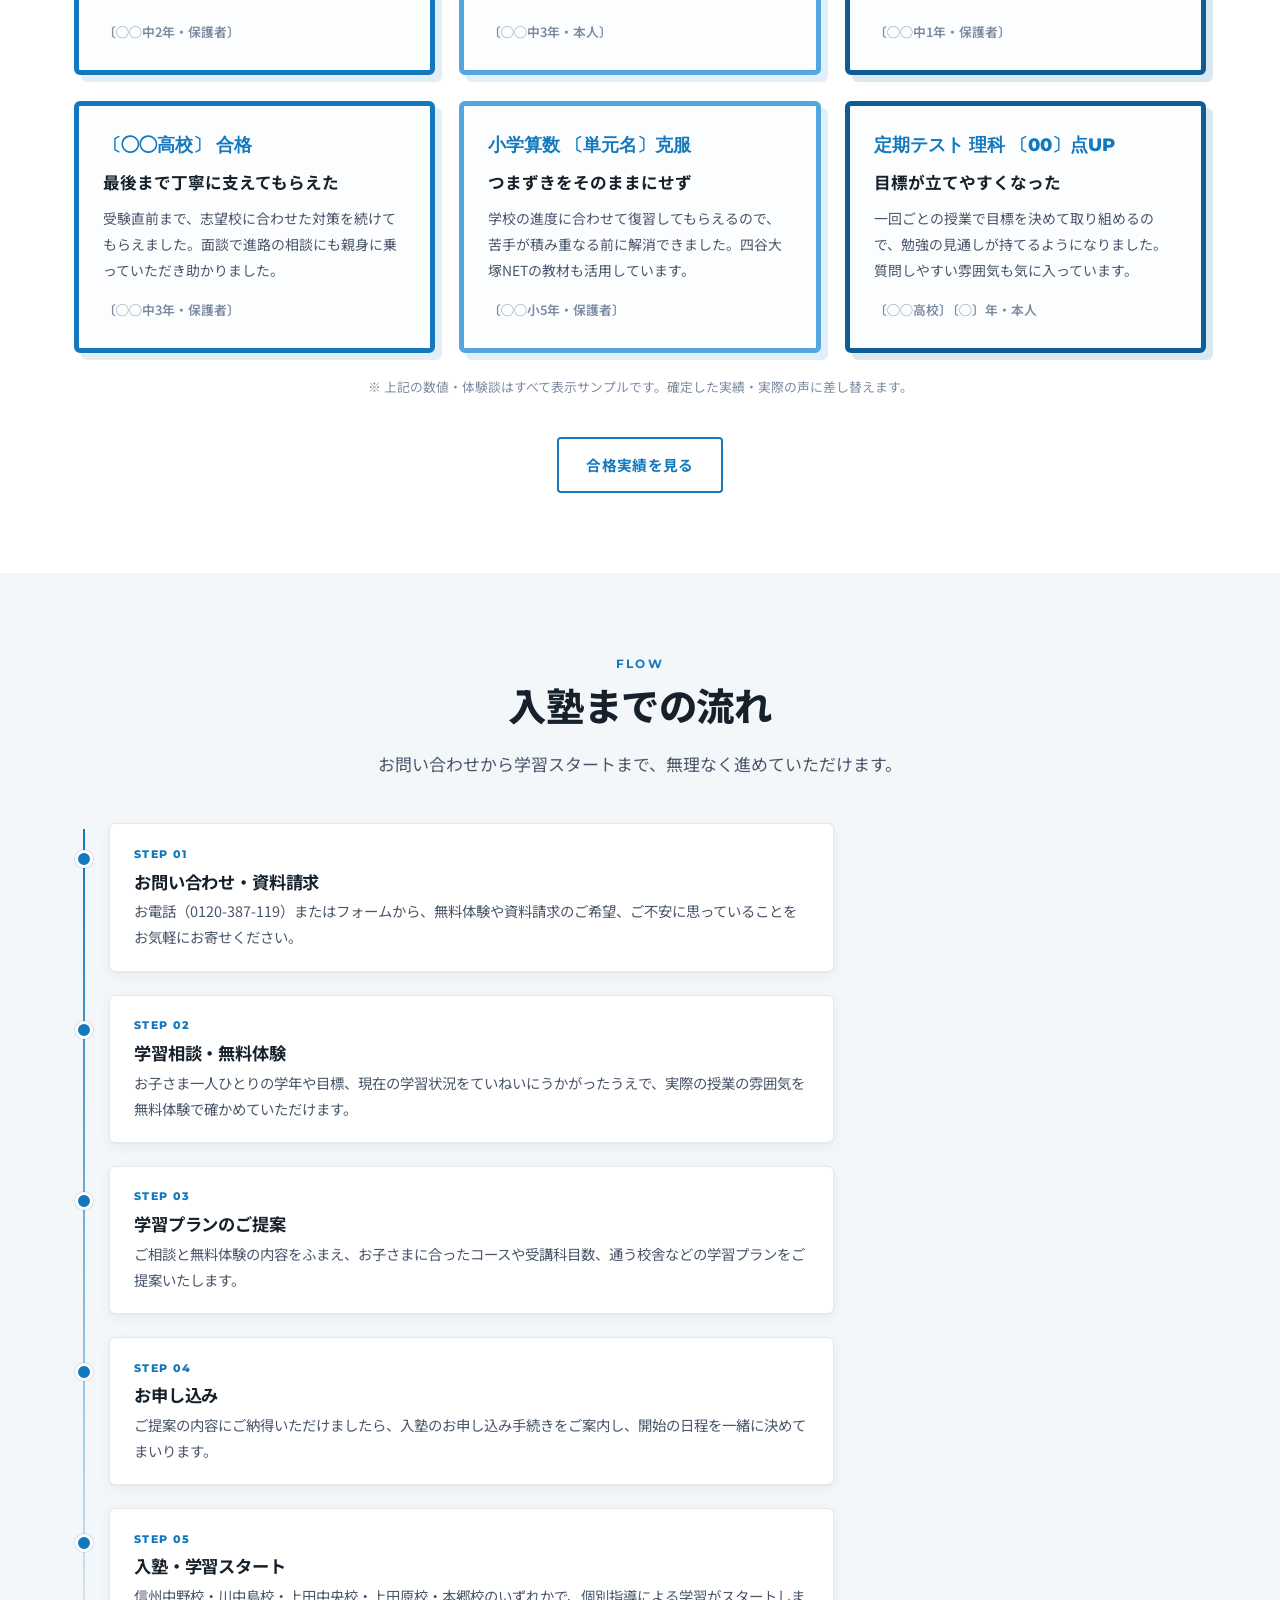
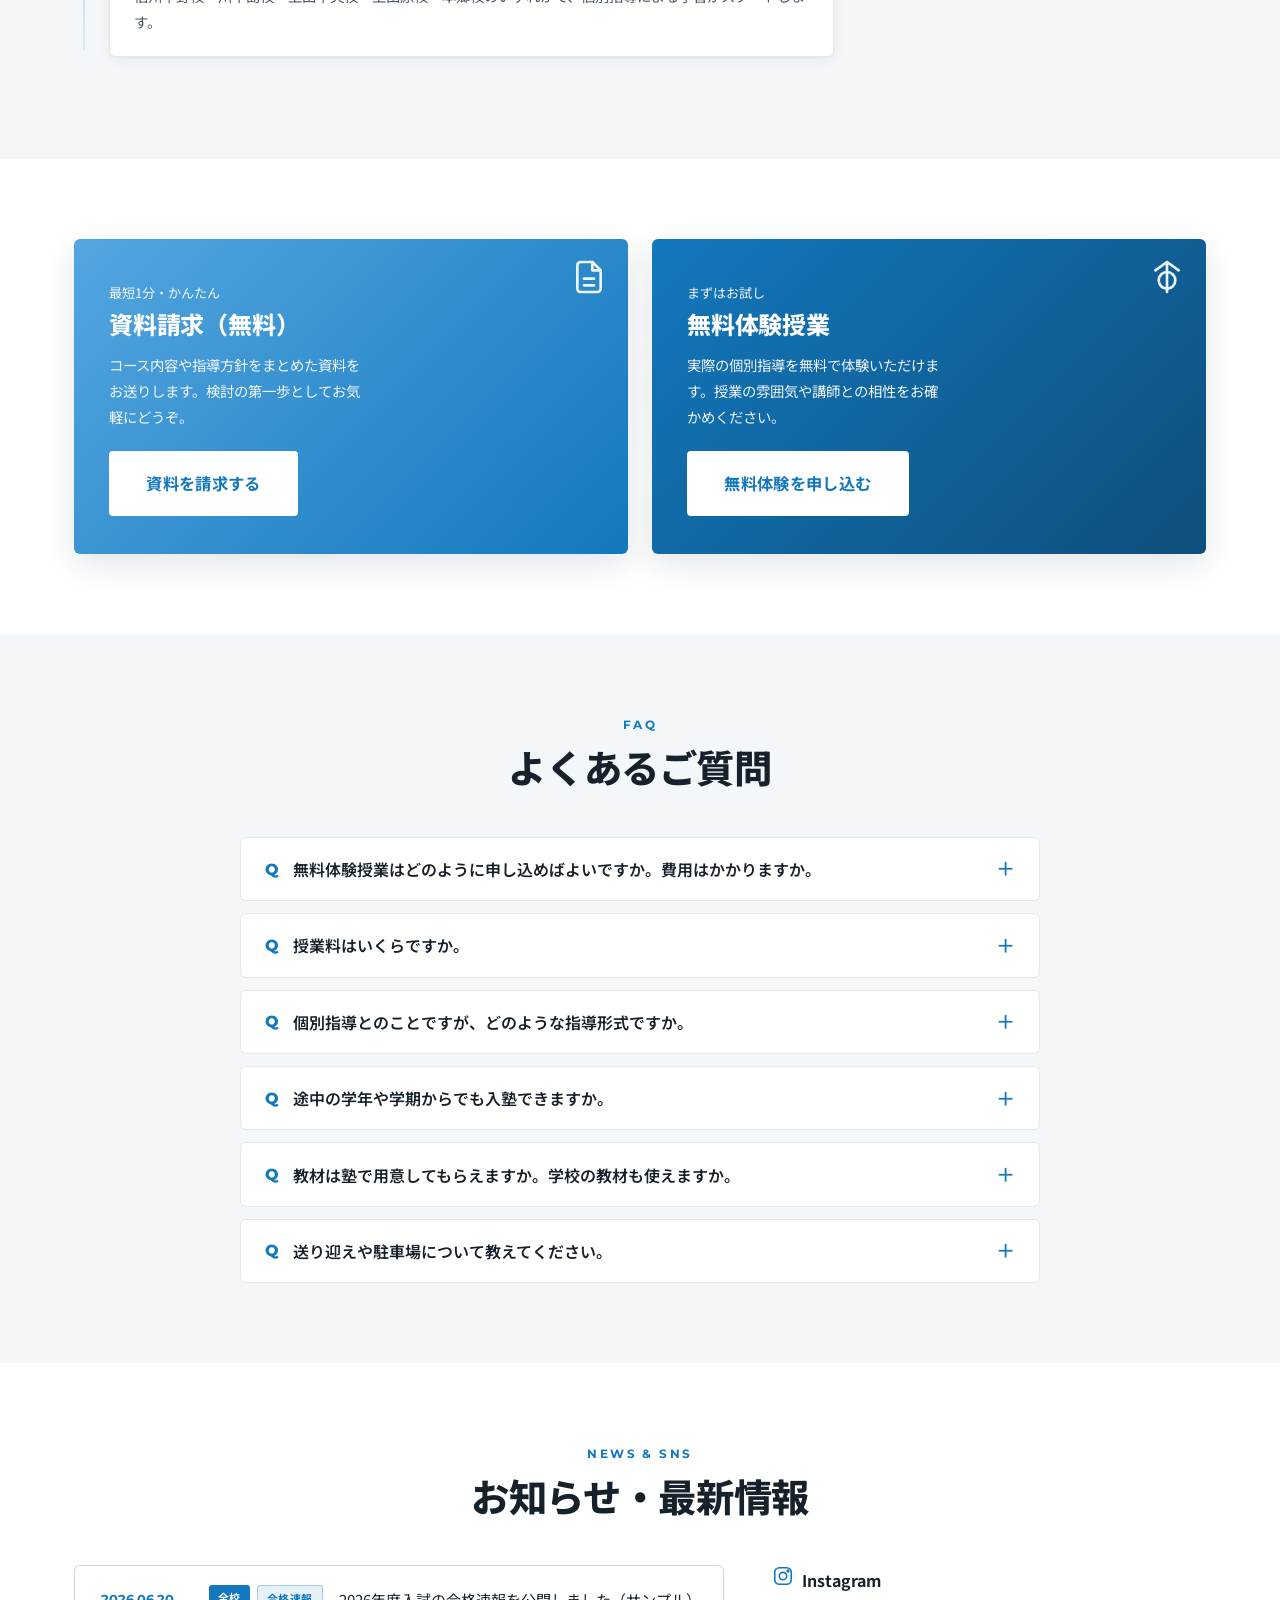
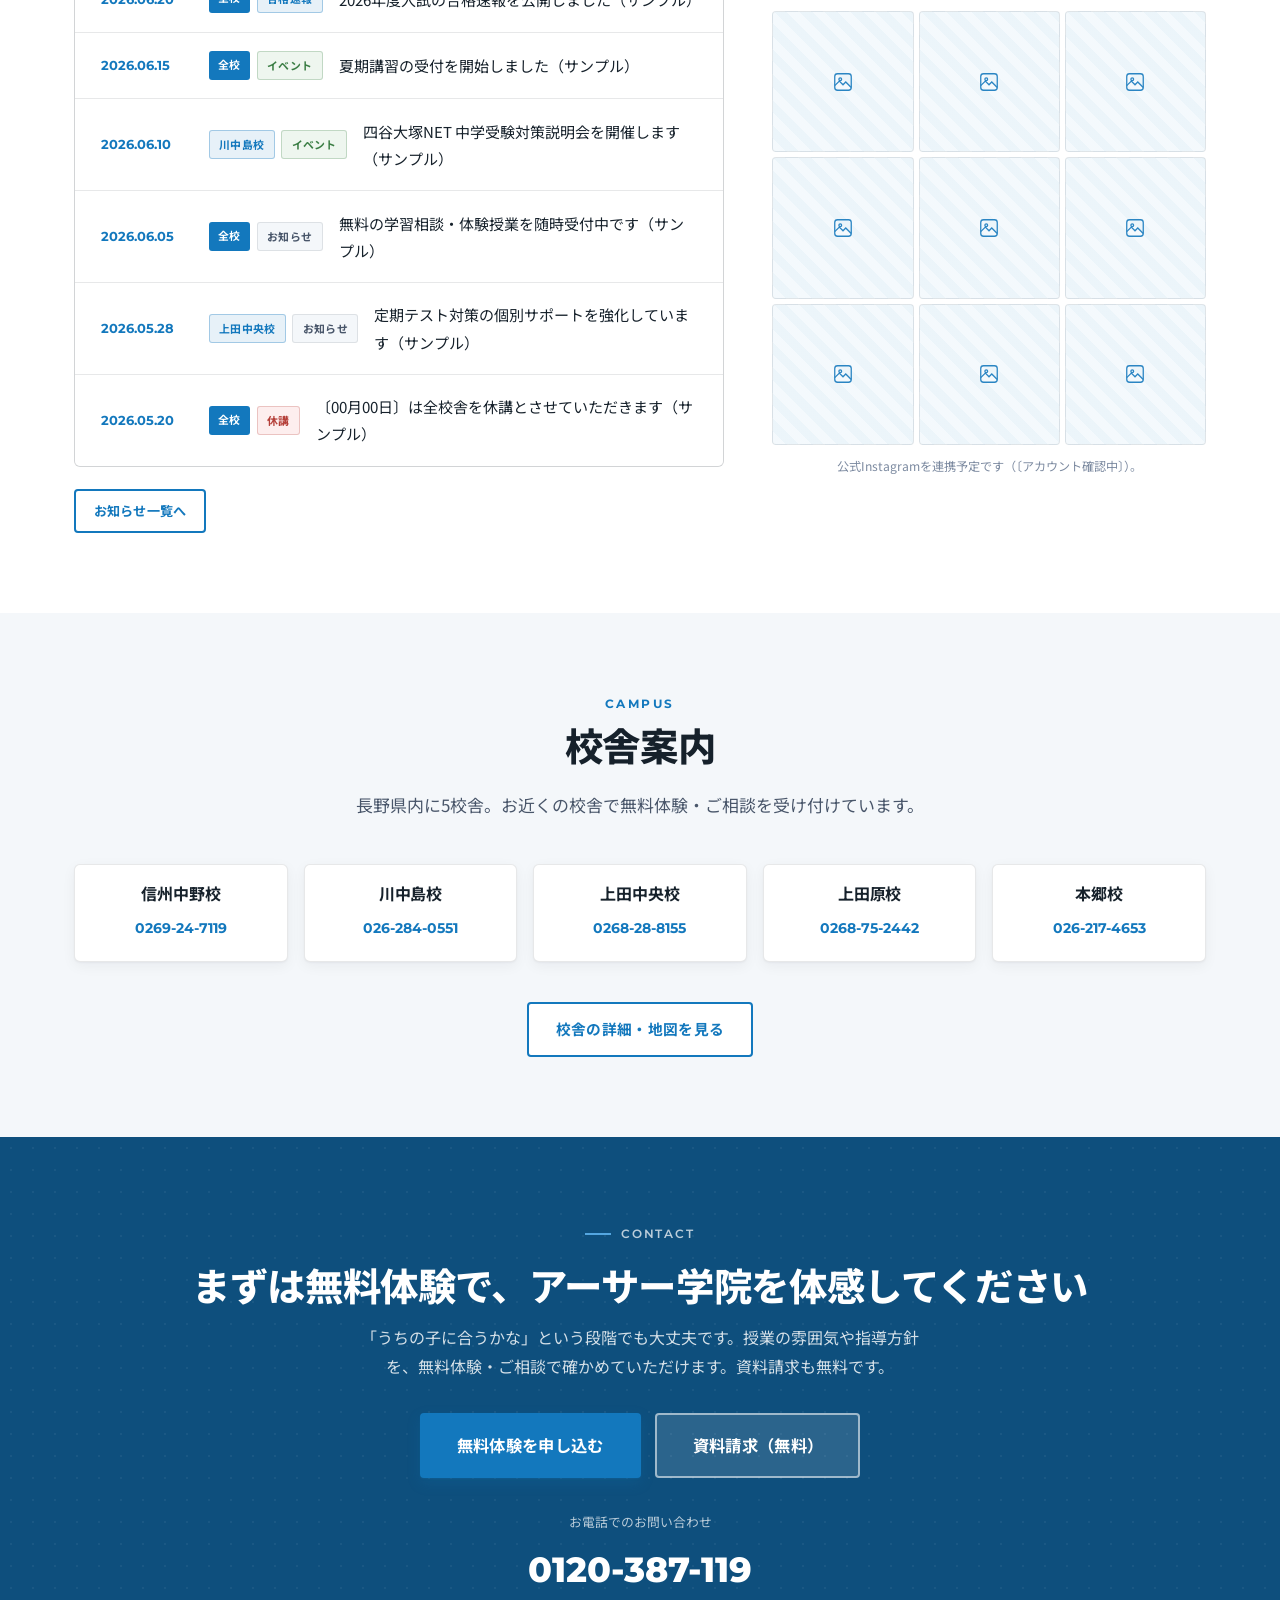
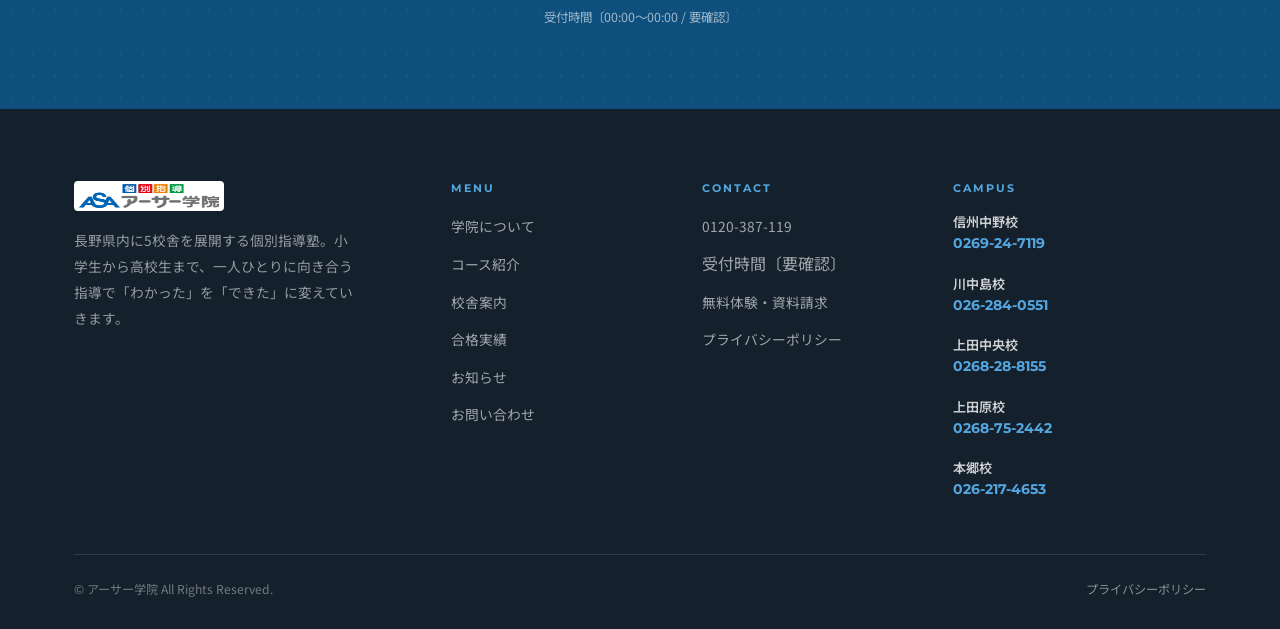
==== commit 79516355: "トップページを情報量の多い作り込み版に再構築 - スローガン＋ポップカルーセルのメインビジュアル、強み（番号バッジ・写真の交互配置×4）、   コース（白カード＋背景大文字COURSE）、学習の成果＋" ====
--- a/index.html
+++ b/index.html
@@ -100,9 +100,14 @@
 
   <main id="main">
 
-    <!-- HERO -->
-    <section class="hero-pops">
-      <div class="container">
+    <!-- メインビジュアル -->
+    <section class="mv">
+      <div class="container">
+        <div class="mv-head fade-in">
+          <span class="mv-eyebrow">Arthur Gakuin</span>
+          <h1 class="mv-slogan">一人ひとりの「わかった」を、<br><span class="accent">確かな「できた」</span>へ。</h1>
+          <p class="mv-lead">長野県内5校舎の個別指導塾、アーサー学院。小学生から高校生まで、お子様の目標とペースに合わせた指導で、学ぶ楽しさと確かな学力を育てます。</p>
+        </div>
         <div class="pop-slider fade-in">
           <div class="pop-frame" aria-roledescription="カルーセル" aria-label="お知らせ・キャンペーン">
             <div class="pop-slide active"><a href="contact.html"><img src="images/hero/pop-01.jpg" alt="今日を変えれば未来が変わる。一人ひとりの「わかった」を「できた」に — アーサー学院" width="960" height="350"></a></div>
@@ -115,7 +120,6 @@
           <div class="pop-dots" aria-label="スライド切り替え"></div>
         </div>
         <div class="hero-cta-bar fade-in">
-          <p class="hero-cta-lead">長野県内5校舎の個別指導塾。無料体験・資料請求を受け付けています。</p>
           <div class="hero-cta">
             <a href="contact.html" class="btn btn-primary btn-lg">無料体験のお申し込み</a>
             <a href="contact.html?type=brochure" class="btn btn-outline btn-lg">資料請求（無料）</a>
@@ -131,251 +135,251 @@
       </div>
     </section>
 
-    <!-- 選ばれる理由 -->
+    <!-- 選ばれる理由・強み -->
     <section class="section">
       <div class="container">
-        <div class="section-header center fade-in">
-          <span class="section-label">Why Arthur</span>
-          <h2 class="section-title">アーサー学院が選ばれる理由</h2>
-          <p class="section-subtitle">「成績を上げる」だけでなく、自分で学ぶ力を育てます。アーサー学院が大切にしている3つのことです。</p>
-        </div>
-        <div class="reason-grid">
-          <article class="reason fade-in">
-            <div class="reason-num">REASON 01</div>
-            <div class="reason-ic" aria-hidden="true">
-              <svg width="26" height="26" viewBox="0 0 24 24" fill="none" stroke="currentColor" stroke-width="1.8" stroke-linecap="round" stroke-linejoin="round"><path d="M12 14c-4 0-7 2-7 5v1h14v-1c0-3-3-5-7-5Z"/><circle cx="12" cy="8" r="3.5"/></svg>
+        <div class="rt-head fade-in">
+          <span class="en">Why Arthur</span>
+          <h2>アーサー学院が選ばれる理由</h2>
+          <p class="lead">「成績を上げる」だけでなく、自分で学ぶ力を育てる。アーサー学院が大切にしている4つの強みです。</p>
+        </div>
+
+        <div class="strength-block fade-in">
+          <div class="strength-media"><span class="strength-num">01</span><img class="ph-img" src="images/strength/strength-01.jpg" alt="学びの環境（イメージ写真）" loading="lazy" width="1000" height="667"></div>
+          <div class="strength-body">
+            <span class="eyebrow">Point 01</span>
+            <h3>長野県内5校舎の地域密着</h3>
+            <p class="s-lead">通いやすい近くの校舎で、地域に根ざした学びを続けられます。</p>
+            <p>信州中野・川中島・上田中央・上田原・本郷の5校舎を県内に展開し、お住まいや学校の近くから通える環境を整えています。地域の学校事情や定期テストの傾向を踏まえた指導で、一人ひとりの学習を身近に支えます。</p>
+          </div>
+        </div>
+
+        <div class="strength-block reverse fade-in">
+          <div class="strength-media"><span class="strength-num">02</span><img class="ph-img" src="images/strength/strength-02.jpg" alt="個別指導の様子（イメージ写真）" loading="lazy" width="1000" height="750"></div>
+          <div class="strength-body">
+            <span class="eyebrow">Point 02</span>
+            <h3>一人ひとりに合わせた完全個別指導</h3>
+            <p class="s-lead">得意も苦手も、その子だけの学習プランで伸ばします。</p>
+            <p>全校舎・全コースで個別指導を採用し、理解度や目標、性格に合わせて学習内容と進度を組み立てます。集団では置いていかれがちなつまずきも、その場で確認しながら一歩ずつ解消。わからないところを残さない指導で、自分のペースで着実に力を伸ばせます。</p>
+          </div>
+        </div>
+
+        <div class="strength-block fade-in">
+          <div class="strength-media"><span class="strength-num">03</span><img class="ph-img" src="images/strength/strength-03.jpg" alt="教室の様子（イメージ写真）" loading="lazy" width="1000" height="747"></div>
+          <div class="strength-body">
+            <span class="eyebrow">Point 03</span>
+            <h3>小・中・高をつなぐ一貫サポート</h3>
+            <p class="s-lead">進学のたびに塾を探し直す必要がありません。</p>
+            <p>小学生・中学生・高校生のすべての学年に対応し、進学後も同じ方針で学習を見守れる一貫体制を用意。学年が上がっても積み上げてきた学習履歴や目標を引き継げるため、節目で学びが途切れる心配がありません。長いお付き合いの中で成長を継続して支えます。</p>
+          </div>
+        </div>
+
+        <div class="strength-block reverse fade-in">
+          <div class="strength-media"><span class="strength-num">04</span><img class="ph-img" src="images/strength/strength-04.jpg" alt="学習教材（イメージ写真）" loading="lazy" width="1000" height="666"></div>
+          <div class="strength-body">
+            <span class="eyebrow">Point 04</span>
+            <h3>四谷大塚NET提携で受験にも対応</h3>
+            <p class="s-lead">全国水準の教材と中学受験ノウハウを身近な校舎で。</p>
+            <p>四谷大塚NET提携コースを設け、中学受験を中心に全国基準の教材とカリキュラムで学べる環境を整えています。地域密着の個別指導と組み合わせることで、難関校をめざす学習にもきめ細かく対応。お子さまの目標に応じた最適な学びをご提案します。</p>
+          </div>
+        </div>
+
+        <div class="section-cta fade-in"><a href="about.html" class="btn btn-outline">学院についてもっと見る</a></div>
+      </div>
+    </section>
+
+    <!-- コース -->
+    <section class="course-band section">
+      <div class="container">
+        <div class="course-card-wrap fade-in">
+          <span class="course-bigtext" aria-hidden="true">COURSE</span>
+          <div class="pill-title"><span class="pill">コース紹介</span><span class="en">Course</span></div>
+          <div class="course-grid">
+            <article class="course">
+              <div class="course-media"><span class="course-tag">小学生</span><img class="media-img" src="images/courses/elementary.jpg" alt="教科書とノート（イメージ写真）" loading="lazy" width="1000" height="666"></div>
+              <div class="course-body">
+                <span class="eyebrow">Primary School</span>
+                <h3>小学生コース</h3>
+                <p>学ぶ楽しさと毎日の学習習慣を育てる個別指導。中学受験には四谷大塚NET提携コースもご用意しています。</p>
+                <div class="course-meta">
+                  <div class="cm-row"><span class="cm-k">対象</span><span class="cm-v">小学1〜6年生</span></div>
+                  <div class="cm-row"><span class="cm-k">指導形式</span><span class="cm-v">個別指導</span></div>
+                </div>
+                <a href="courses.html#elementary" class="btn btn-outline btn-sm">詳しく見る</a>
+              </div>
+            </article>
+            <article class="course">
+              <div class="course-media"><span class="course-tag">中学生</span><img class="media-img" src="images/courses/junior.jpg" alt="ノートに書き込む学習の様子（イメージ写真）" loading="lazy" width="1000" height="666"></div>
+              <div class="course-body">
+                <span class="eyebrow">Junior High</span>
+                <h3>中学生コース</h3>
+                <p>定期テスト対策から高校受験まで、目標に合わせた個別カリキュラムで着実な学力アップを目指します。</p>
+                <div class="course-meta">
+                  <div class="cm-row"><span class="cm-k">対象</span><span class="cm-v">中学1〜3年生</span></div>
+                  <div class="cm-row"><span class="cm-k">指導形式</span><span class="cm-v">個別指導</span></div>
+                </div>
+                <a href="courses.html#junior" class="btn btn-outline btn-sm">詳しく見る</a>
+              </div>
+            </article>
+            <article class="course">
+              <div class="course-media"><span class="course-tag">高校生</span><img class="media-img" src="images/courses/high.jpg" alt="ノートとペン（イメージ写真）" loading="lazy" width="1000" height="664"></div>
+              <div class="course-body">
+                <span class="eyebrow">High School</span>
+                <h3>高校生コース</h3>
+                <p>学校の予習・復習から大学受験まで、一人ひとりの進路に合わせて学習を組み立てる個別指導コースです。</p>
+                <div class="course-meta">
+                  <div class="cm-row"><span class="cm-k">対象</span><span class="cm-v">高校1〜3年生・既卒</span></div>
+                  <div class="cm-row"><span class="cm-k">指導形式</span><span class="cm-v">個別指導</span></div>
+                </div>
+                <a href="courses.html#high" class="btn btn-outline btn-sm">詳しく見る</a>
+              </div>
+            </article>
+          </div>
+          <p class="form-note text-center" style="margin-top:1.6rem;">受講料は学年・受講科目数・コースにより異なります。無料体験・資料請求の際に詳しくご案内します。</p>
+          <div class="section-cta"><a href="courses.html" class="btn btn-outline">すべてのコースを見る</a></div>
+        </div>
+      </div>
+    </section>
+
+    <!-- 学習の成果・口コミ -->
+    <section class="section">
+      <div class="container">
+        <div class="rt-head fade-in">
+          <span class="en">Results &amp; Voice</span>
+          <h2>学習の成果と、生徒・保護者の声</h2>
+          <p class="lead">アーサー学院で学んだ生徒たちの歩みの一部です。</p>
+        </div>
+        <div class="stat-band fade-in">
+          <div class="stat-card"><div class="v">〔00〕<small>点</small></div><div class="l">定期テスト最高得点</div></div>
+          <div class="stat-card"><div class="v">〔000〕<small>名</small></div><div class="l">在籍生徒数</div></div>
+          <div class="stat-card"><div class="v">〔00〕<small>%</small></div><div class="l">志望校合格率</div></div>
+          <div class="stat-card"><div class="v">〔00〕<small>点</small></div><div class="l">入塾後の平均点アップ</div></div>
+        </div>
+        <div class="review-grid">
+          <div class="review-card fade-in"><span class="rv-badge">定期テスト 数学 〔00〕点</span><div class="rv-head">苦手だった数学が得意科目に</div><p>個別指導で分からないところを一つずつ確認してもらえたのが良かったようです。家庭での学習習慣も少しずつ身についてきました。</p><span class="rv-who">〔◯◯中2年・保護者〕</span></div>
+          <div class="review-card fade-in"><span class="rv-badge">英語検定 〔◯〕級 合格</span><div class="rv-head">自分のペースで進められて安心</div><p>先生が一人ひとりに合わせて教えてくれるので、質問しやすかったです。検定対策も計画的に進めてもらえました。</p><span class="rv-who">〔◯◯中3年・本人〕</span></div>
+          <div class="review-card fade-in"><span class="rv-badge">定期テスト 5教科 〔000〕点</span><div class="rv-head">勉強への向き合い方が変わった</div><p>通い始めてから、自分から机に向かう時間が増えたように感じます。校舎が近く、通いやすいのもありがたいです。</p><span class="rv-who">〔◯◯中1年・保護者〕</span></div>
+          <div class="review-card fade-in"><span class="rv-badge">〔◯◯高校〕 合格</span><div class="rv-head">最後まで丁寧に支えてもらえた</div><p>受験直前まで、志望校に合わせた対策を続けてもらえました。面談で進路の相談にも親身に乗っていただき助かりました。</p><span class="rv-who">〔◯◯中3年・保護者〕</span></div>
+          <div class="review-card fade-in"><span class="rv-badge">小学算数 〔単元名〕克服</span><div class="rv-head">つまずきをそのままにせず</div><p>学校の進度に合わせて復習してもらえるので、苦手が積み重なる前に解消できました。四谷大塚NETの教材も活用しています。</p><span class="rv-who">〔◯◯小5年・保護者〕</span></div>
+          <div class="review-card fade-in"><span class="rv-badge">定期テスト 理科 〔00〕点UP</span><div class="rv-head">目標が立てやすくなった</div><p>一回ごとの授業で目標を決めて取り組めるので、勉強の見通しが持てるようになりました。質問しやすい雰囲気も気に入っています。</p><span class="rv-who">〔◯◯高校〕〔◯〕年・本人</span></div>
+        </div>
+        <p class="form-note text-center" style="margin-top:1.4rem;">※ 上記の数値・体験談はすべて表示サンプルです。確定した実績・実際の声に差し替えます。</p>
+        <div class="section-cta fade-in"><a href="results.html" class="btn btn-outline">合格実績を見る</a></div>
+      </div>
+    </section>
+
+    <!-- 入塾までの流れ -->
+    <section class="section bg-alt">
+      <div class="container">
+        <div class="rt-head fade-in">
+          <span class="en">Flow</span>
+          <h2>入塾までの流れ</h2>
+          <p class="lead">お問い合わせから学習スタートまで、無理なく進めていただけます。</p>
+        </div>
+        <div class="flow fade-in">
+          <div class="flow-step"><div class="fs-step">STEP 01</div><h3>お問い合わせ・資料請求</h3><p>お電話（0120-387-119）またはフォームから、無料体験や資料請求のご希望、ご不安に思っていることをお気軽にお寄せください。</p></div>
+          <div class="flow-step"><div class="fs-step">STEP 02</div><h3>学習相談・無料体験</h3><p>お子さま一人ひとりの学年や目標、現在の学習状況をていねいにうかがったうえで、実際の授業の雰囲気を無料体験で確かめていただけます。</p></div>
+          <div class="flow-step"><div class="fs-step">STEP 03</div><h3>学習プランのご提案</h3><p>ご相談と無料体験の内容をふまえ、お子さまに合ったコースや受講科目数、通う校舎などの学習プランをご提案いたします。</p></div>
+          <div class="flow-step"><div class="fs-step">STEP 04</div><h3>お申し込み</h3><p>ご提案の内容にご納得いただけましたら、入塾のお申し込み手続きをご案内し、開始の日程を一緒に決めてまいります。</p></div>
+          <div class="flow-step"><div class="fs-step">STEP 05</div><h3>入塾・学習スタート</h3><p>信州中野校・川中島校・上田中央校・上田原校・本郷校のいずれかで、個別指導による学習がスタートします。</p></div>
+        </div>
+      </div>
+    </section>
+
+    <!-- CVバナー2連 -->
+    <section class="section">
+      <div class="container">
+        <div class="cv2">
+          <div class="cv-panel a fade-in">
+            <span class="cv-ic" aria-hidden="true"><svg width="40" height="40" viewBox="0 0 24 24" fill="none" stroke="currentColor" stroke-width="1.6" stroke-linecap="round" stroke-linejoin="round"><path d="M14 3H7a2 2 0 0 0-2 2v14a2 2 0 0 0 2 2h10a2 2 0 0 0 2-2V8Z"/><path d="M14 3v5h5"/><path d="M9 13h6M9 17h6"/></svg></span>
+            <span class="cv-sub">最短1分・かんたん</span>
+            <h3>資料請求（無料）</h3>
+            <p>コース内容や指導方針をまとめた資料をお送りします。検討の第一歩としてお気軽にどうぞ。</p>
+            <a href="contact.html?type=brochure" class="btn btn-lg">資料を請求する</a>
+          </div>
+          <div class="cv-panel b fade-in fd2">
+            <span class="cv-ic" aria-hidden="true"><svg width="40" height="40" viewBox="0 0 24 24" fill="none" stroke="currentColor" stroke-width="1.6" stroke-linecap="round" stroke-linejoin="round"><path d="M12 3v18M5 8l7-5 7 5"/><circle cx="12" cy="14" r="5"/></svg></span>
+            <span class="cv-sub">まずはお試し</span>
+            <h3>無料体験授業</h3>
+            <p>実際の個別指導を無料で体験いただけます。授業の雰囲気や講師との相性をお確かめください。</p>
+            <a href="contact.html" class="btn btn-lg">無料体験を申し込む</a>
+          </div>
+        </div>
+      </div>
+    </section>
+
+    <!-- よくあるご質問 -->
+    <section class="section bg-alt">
+      <div class="container">
+        <div class="rt-head fade-in">
+          <span class="en">FAQ</span>
+          <h2>よくあるご質問</h2>
+        </div>
+        <div class="faq fade-in">
+          <div class="faq-item"><button class="faq-q" aria-expanded="false"><span class="faq-mark">Q</span>無料体験授業はどのように申し込めばよいですか。費用はかかりますか。<span class="faq-toggle" aria-hidden="true">＋</span></button><div class="faq-a"><div class="faq-a-inner">無料体験授業は、ホームページのお申し込みフォーム、またはお電話（フリーダイヤル 0120-387-119／受付時間〔00:00〜00:00 要確認〕）で承っております。体験授業の費用はかかりません。お子さまの学年や通われる校舎、ご希望の教科をお伝えいただければ、内容をご案内いたします。</div></div></div>
+          <div class="faq-item"><button class="faq-q" aria-expanded="false"><span class="faq-mark">Q</span>授業料はいくらですか。<span class="faq-toggle" aria-hidden="true">＋</span></button><div class="faq-a"><div class="faq-a-inner">授業料は、学年や受講される教科数、受講回数によって異なります。そのため一律の金額はご案内しておりません。お子さまの状況やご希望に合わせて最適なプランをご提案いたしますので、お問い合わせ、または無料体験授業の際に詳しくご案内いたします。</div></div></div>
+          <div class="faq-item"><button class="faq-q" aria-expanded="false"><span class="faq-mark">Q</span>個別指導とのことですが、どのような指導形式ですか。<span class="faq-toggle" aria-hidden="true">＋</span></button><div class="faq-a"><div class="faq-a-inner">アーサー学院は、小学生・中学生・高校生のすべての学年で個別指導を行っております。一人ひとりの学習状況や目標に合わせて指導内容を組み立て、わからないところをそのままにしないサポートを大切にしています。中学受験を中心に四谷大塚NET提携コースもご用意しております。</div></div></div>
+          <div class="faq-item"><button class="faq-q" aria-expanded="false"><span class="faq-mark">Q</span>途中の学年や学期からでも入塾できますか。<span class="faq-toggle" aria-hidden="true">＋</span></button><div class="faq-a"><div class="faq-a-inner">学年や学期の途中からでもご入塾いただけます。個別指導のため、現在の学習状況やつまずいているところからスタートできます。入塾までの流れや手続きについては、お問い合わせいただくか、無料体験授業の際にあわせてご案内いたします。</div></div></div>
+          <div class="faq-item"><button class="faq-q" aria-expanded="false"><span class="faq-mark">Q</span>教材は塾で用意してもらえますか。学校の教材も使えますか。<span class="faq-toggle" aria-hidden="true">＋</span></button><div class="faq-a"><div class="faq-a-inner">教材につきましては、お子さまの学年や目標に合わせてご案内しております。学校の教科書・問題集の併用などのご希望は、お問い合わせ、または無料体験授業の際にご相談ください。一人ひとりに合わせた個別指導ですので、学習状況に応じた進め方をご提案いたします。</div></div></div>
+          <div class="faq-item"><button class="faq-q" aria-expanded="false"><span class="faq-mark">Q</span>送り迎えや駐車場について教えてください。<span class="faq-toggle" aria-hidden="true">＋</span></button><div class="faq-a"><div class="faq-a-inner">送迎や駐車場のご利用については、校舎ごとに状況が異なる場合がございます〔要確認〕。お通いを検討されている校舎について、お電話（フリーダイヤル 0120-387-119）でお問い合わせいただければ、詳しくご案内いたします。</div></div></div>
+        </div>
+      </div>
+    </section>
+
+    <!-- お知らせ + Instagram -->
+    <section class="section">
+      <div class="container">
+        <div class="rt-head fade-in">
+          <span class="en">News &amp; SNS</span>
+          <h2>お知らせ・最新情報</h2>
+        </div>
+        <div class="news-info">
+          <div class="news-col fade-in">
+            <div class="news-list">
+              <a class="news-item" href="news.html" data-tags="zenkou result"><span class="news-date">2026.06.20</span><span class="news-tags"><span class="news-badge badge-scope-all">全校</span><span class="news-badge badge-cat badge-cat-result">合格速報</span></span><span class="news-text">2026年度入試の合格速報を公開しました（サンプル）</span></a>
+              <a class="news-item" href="news.html" data-tags="zenkou event"><span class="news-date">2026.06.15</span><span class="news-tags"><span class="news-badge badge-scope-all">全校</span><span class="news-badge badge-cat badge-cat-event">イベント</span></span><span class="news-text">夏期講習の受付を開始しました（サンプル）</span></a>
+              <a class="news-item" href="news.html" data-tags="kousha event"><span class="news-date">2026.06.10</span><span class="news-tags"><span class="news-badge badge-scope-campus">川中島校</span><span class="news-badge badge-cat badge-cat-event">イベント</span></span><span class="news-text">四谷大塚NET 中学受験対策説明会を開催します（サンプル）</span></a>
+              <a class="news-item" href="news.html" data-tags="zenkou info"><span class="news-date">2026.06.05</span><span class="news-tags"><span class="news-badge badge-scope-all">全校</span><span class="news-badge badge-cat badge-cat-info">お知らせ</span></span><span class="news-text">無料の学習相談・体験授業を随時受付中です（サンプル）</span></a>
+              <a class="news-item" href="news.html" data-tags="kousha info"><span class="news-date">2026.05.28</span><span class="news-tags"><span class="news-badge badge-scope-campus">上田中央校</span><span class="news-badge badge-cat badge-cat-info">お知らせ</span></span><span class="news-text">定期テスト対策の個別サポートを強化しています（サンプル）</span></a>
+              <a class="news-item" href="news.html" data-tags="zenkou closed"><span class="news-date">2026.05.20</span><span class="news-tags"><span class="news-badge badge-scope-all">全校</span><span class="news-badge badge-cat badge-cat-closed">休講</span></span><span class="news-text">〔00月00日〕は全校舎を休講とさせていただきます（サンプル）</span></a>
             </div>
-            <h3>「わかるまで」の個別指導</h3>
-            <p>一人ひとりの理解度に合わせて、つまずいた所までさかのぼって指導します。集団授業では聞きづらい疑問も、その場で解消できる環境です。</p>
-          </article>
-          <article class="reason fade-in fd2">
-            <div class="reason-num">REASON 02</div>
-            <div class="reason-ic" aria-hidden="true">
-              <svg width="26" height="26" viewBox="0 0 24 24" fill="none" stroke="currentColor" stroke-width="1.8" stroke-linecap="round" stroke-linejoin="round"><path d="M12 21s-7-5.3-7-10a7 7 0 0 1 14 0c0 4.7-7 10-7 10Z"/><circle cx="12" cy="11" r="2.5"/></svg>
+            <div class="section-cta" style="text-align:left;margin-top:1.4rem;"><a href="news.html" class="btn btn-outline btn-sm">お知らせ一覧へ</a></div>
+          </div>
+          <div class="ig-col fade-in fd2">
+            <div class="ig-head"><span class="ig-ic" aria-hidden="true"><svg width="22" height="22" viewBox="0 0 24 24" fill="none" stroke="currentColor" stroke-width="1.8" stroke-linecap="round" stroke-linejoin="round"><rect x="3" y="3" width="18" height="18" rx="5"/><circle cx="12" cy="12" r="4"/><circle cx="17.5" cy="6.5" r="1"/></svg></span>Instagram</div>
+            <div class="ig-grid" aria-hidden="true">
+              <div class="ig-tile"><svg width="22" height="22" viewBox="0 0 24 24" fill="none" stroke="currentColor" stroke-width="1.4"><rect x="3" y="3" width="18" height="18" rx="3"/><path d="m3 16 5-5 4 4 3-3 6 6"/><circle cx="9" cy="9" r="1.5"/></svg></div>
+              <div class="ig-tile"><svg width="22" height="22" viewBox="0 0 24 24" fill="none" stroke="currentColor" stroke-width="1.4"><rect x="3" y="3" width="18" height="18" rx="3"/><path d="m3 16 5-5 4 4 3-3 6 6"/><circle cx="9" cy="9" r="1.5"/></svg></div>
+              <div class="ig-tile"><svg width="22" height="22" viewBox="0 0 24 24" fill="none" stroke="currentColor" stroke-width="1.4"><rect x="3" y="3" width="18" height="18" rx="3"/><path d="m3 16 5-5 4 4 3-3 6 6"/><circle cx="9" cy="9" r="1.5"/></svg></div>
+              <div class="ig-tile"><svg width="22" height="22" viewBox="0 0 24 24" fill="none" stroke="currentColor" stroke-width="1.4"><rect x="3" y="3" width="18" height="18" rx="3"/><path d="m3 16 5-5 4 4 3-3 6 6"/><circle cx="9" cy="9" r="1.5"/></svg></div>
+              <div class="ig-tile"><svg width="22" height="22" viewBox="0 0 24 24" fill="none" stroke="currentColor" stroke-width="1.4"><rect x="3" y="3" width="18" height="18" rx="3"/><path d="m3 16 5-5 4 4 3-3 6 6"/><circle cx="9" cy="9" r="1.5"/></svg></div>
+              <div class="ig-tile"><svg width="22" height="22" viewBox="0 0 24 24" fill="none" stroke="currentColor" stroke-width="1.4"><rect x="3" y="3" width="18" height="18" rx="3"/><path d="m3 16 5-5 4 4 3-3 6 6"/><circle cx="9" cy="9" r="1.5"/></svg></div>
+              <div class="ig-tile"><svg width="22" height="22" viewBox="0 0 24 24" fill="none" stroke="currentColor" stroke-width="1.4"><rect x="3" y="3" width="18" height="18" rx="3"/><path d="m3 16 5-5 4 4 3-3 6 6"/><circle cx="9" cy="9" r="1.5"/></svg></div>
+              <div class="ig-tile"><svg width="22" height="22" viewBox="0 0 24 24" fill="none" stroke="currentColor" stroke-width="1.4"><rect x="3" y="3" width="18" height="18" rx="3"/><path d="m3 16 5-5 4 4 3-3 6 6"/><circle cx="9" cy="9" r="1.5"/></svg></div>
+              <div class="ig-tile"><svg width="22" height="22" viewBox="0 0 24 24" fill="none" stroke="currentColor" stroke-width="1.4"><rect x="3" y="3" width="18" height="18" rx="3"/><path d="m3 16 5-5 4 4 3-3 6 6"/><circle cx="9" cy="9" r="1.5"/></svg></div>
             </div>
-            <h3>地域を知り尽くした5校舎</h3>
-            <p>中野・長野・上田に根ざし、地元の学校の進度や入試の傾向を踏まえた指導を行います。通い慣れた地域で、安心して学べます。</p>
-          </article>
-          <article class="reason fade-in fd3">
-            <div class="reason-num">REASON 03</div>
-            <div class="reason-ic" aria-hidden="true">
-              <svg width="26" height="26" viewBox="0 0 24 24" fill="none" stroke="currentColor" stroke-width="1.8" stroke-linecap="round" stroke-linejoin="round"><path d="M3 7l9-4 9 4-9 4-9-4Z"/><path d="M7 9.5V14c0 1.7 2.7 3 5 3s5-1.3 5-3V9.5"/></svg>
-            </div>
-            <h3>小学生から高校生まで一貫</h3>
-            <p>小・中・高の全学年に対応。四谷大塚NET提携コースも備え、中学受験から大学受験まで、目標に向けて長く伴走します。</p>
-          </article>
-        </div>
-        <div class="section-cta fade-in">
-          <a href="about.html" class="btn btn-outline">アーサー学院について詳しく</a>
-        </div>
-      </div>
-    </section>
-
-    <!-- コース概要 -->
+            <p class="ig-note">公式Instagramを連携予定です（〔アカウント確認中〕）。</p>
+          </div>
+        </div>
+      </div>
+    </section>
+
+    <!-- 校舎案内ストリップ -->
     <section class="section bg-alt">
       <div class="container">
-        <div class="section-header center fade-in">
-          <span class="section-label">Course</span>
-          <h2 class="section-title">コース紹介</h2>
-          <p class="section-subtitle">学年・目標に合わせて選べるコースをご用意しています。詳しい指導内容はコース紹介ページをご覧ください。</p>
-        </div>
-        <div class="course-grid">
-          <article class="course fade-in">
-            <div class="course-media">
-              <span class="course-tag">小学生</span>
-              <img class="media-img" src="images/courses/elementary.jpg" alt="教科書とノート（イメージ写真）" loading="lazy" width="1000" height="666">
-            </div>
-            <div class="course-body">
-              <span class="eyebrow">Elementary</span>
-              <h3>小学生コース</h3>
-              <p>「学ぶことは楽しい」を入り口に、学習習慣と基礎学力を育てます。中学受験に向けた四谷大塚NETコースもご用意しています。</p>
-              <div class="course-meta">
-                <div class="cm-row"><span class="cm-k">対象</span><span class="cm-v">小学1〜6年生</span></div>
-                <div class="cm-row"><span class="cm-k">指導形式</span><span class="cm-v">個別指導</span></div>
-              </div>
-              <a href="courses.html#elementary" class="btn btn-outline btn-sm">詳しく見る</a>
-            </div>
-          </article>
-          <article class="course fade-in fd2">
-            <div class="course-media">
-              <span class="course-tag">中学生</span>
-              <img class="media-img" src="images/courses/junior.jpg" alt="ノートに書き込む学習の様子（イメージ写真）" loading="lazy" width="1000" height="666">
-            </div>
-            <div class="course-body">
-              <span class="eyebrow">Junior High</span>
-              <h3>中学生コース</h3>
-              <p>定期テスト対策から高校受験まで。学校の進度に合わせた個別指導で、内申点と入試本番の両方をしっかり対策します。</p>
-              <div class="course-meta">
-                <div class="cm-row"><span class="cm-k">対象</span><span class="cm-v">中学1〜3年生</span></div>
-                <div class="cm-row"><span class="cm-k">指導形式</span><span class="cm-v">個別指導</span></div>
-              </div>
-              <a href="courses.html#junior" class="btn btn-outline btn-sm">詳しく見る</a>
-            </div>
-          </article>
-          <article class="course fade-in fd3">
-            <div class="course-media">
-              <span class="course-tag">高校生</span>
-              <img class="media-img" src="images/courses/high.jpg" alt="ノートとペン（イメージ写真）" loading="lazy" width="1000" height="664">
-            </div>
-            <div class="course-body">
-              <span class="eyebrow">High School</span>
-              <h3>高校生コース</h3>
-              <p>定期テスト・評定対策から、総合型選抜・学校推薦型選抜・一般入試まで対応。志望校に合わせた学習計画を一緒に立てます。</p>
-              <div class="course-meta">
-                <div class="cm-row"><span class="cm-k">対象</span><span class="cm-v">高校1〜3年生</span></div>
-                <div class="cm-row"><span class="cm-k">指導形式</span><span class="cm-v">個別指導</span></div>
-              </div>
-              <a href="courses.html#high" class="btn btn-outline btn-sm">詳しく見る</a>
-            </div>
-          </article>
-        </div>
-        <div class="section-cta fade-in">
-          <a href="courses.html" class="btn btn-outline">すべてのコースを見る</a>
-        </div>
-      </div>
-    </section>
-
-    <!-- 合格実績（抜粋） -->
-    <section class="section">
-      <div class="container">
-        <div class="section-header center fade-in">
-          <span class="section-label">Results</span>
-          <h2 class="section-title">合格実績（抜粋）</h2>
-          <p class="section-subtitle">アーサー学院で学んだ生徒たちの歩みの一部です。年度別の詳しい実績は合格実績ページでご覧いただけます。</p>
-        </div>
-        <div class="results-grid">
-          <div class="result-stat fade-in">
-            <div class="rs-val">〔00〕<small>名</small></div>
-            <div class="rs-lbl">高校受験 合格者数</div>
-            <div class="rs-note">〔2026年度〕</div>
-          </div>
-          <div class="result-stat fade-in fd2">
-            <div class="rs-val">〔00〕<small>名</small></div>
-            <div class="rs-lbl">大学受験 合格者数</div>
-            <div class="rs-note">〔2026年度〕</div>
-          </div>
-          <div class="result-stat fade-in fd3">
-            <div class="rs-val">〔00〕<small>%</small></div>
-            <div class="rs-lbl">第一志望 合格率</div>
-            <div class="rs-note">〔2026年度〕</div>
-          </div>
-          <div class="result-stat fade-in fd4">
-            <div class="rs-val">〔00〕<small>点</small></div>
-            <div class="rs-lbl">定期テスト 最大UP</div>
-            <div class="rs-note">〔1学期比〕</div>
-          </div>
-        </div>
-        <p class="form-note text-center" style="margin-top:1.4rem;">※ 数値はサンプルです。確定した実績データに差し替えます。</p>
-        <div class="section-cta fade-in">
-          <a href="results.html" class="btn btn-outline">合格実績を詳しく見る</a>
-        </div>
-      </div>
-    </section>
-
-    <!-- 校舎一覧 -->
-    <section class="section bg-alt">
-      <div class="container">
-        <div class="section-header center fade-in">
-          <span class="section-label">Campus</span>
-          <h2 class="section-title">校舎案内</h2>
-          <p class="section-subtitle">長野県内に5校舎。お近くの校舎で無料体験・ご相談を受け付けています。</p>
-        </div>
-        <div class="campus-grid">
-          <article class="campus fade-in">
-            <div class="campus-media"><div class="photo-ph"><span class="pp-ic" aria-hidden="true">▣</span><span class="pp-label">校舎外観の写真</span><span class="pp-note">差し替え予定</span></div></div>
-            <div class="campus-body">
-              <h3>信州中野校</h3>
-              <div class="campus-meta">
-                <div class="ci-row"><span class="mi" aria-hidden="true">〒</span><span>383-0045 長野県中野市江部1376-23 クライアント江部ビル2F</span></div>
-                <div class="ci-row"><span class="mi" aria-hidden="true">TEL</span><a href="tel:0269247119">0269-24-7119</a></div>
-              </div>
-              <div class="campus-actions"><a href="campus.html#nakano" class="btn btn-outline btn-sm">詳しく見る</a></div>
-            </div>
-          </article>
-          <article class="campus fade-in fd2">
-            <div class="campus-media"><div class="photo-ph"><span class="pp-ic" aria-hidden="true">▣</span><span class="pp-label">校舎外観の写真</span><span class="pp-note">差し替え予定</span></div></div>
-            <div class="campus-body">
-              <h3>川中島校</h3>
-              <div class="campus-meta">
-                <div class="ci-row"><span class="mi" aria-hidden="true">〒</span><span>381-2221 長野県長野市川中島町御厨857-3</span></div>
-                <div class="ci-row"><span class="mi" aria-hidden="true">TEL</span><a href="tel:0262840551">026-284-0551</a></div>
-              </div>
-              <div class="campus-actions"><a href="campus.html#kawanakajima" class="btn btn-outline btn-sm">詳しく見る</a></div>
-            </div>
-          </article>
-          <article class="campus fade-in fd3">
-            <div class="campus-media"><div class="photo-ph"><span class="pp-ic" aria-hidden="true">▣</span><span class="pp-label">校舎外観の写真</span><span class="pp-note">差し替え予定</span></div></div>
-            <div class="campus-body">
-              <h3>上田中央校</h3>
-              <div class="campus-meta">
-                <div class="ci-row"><span class="mi" aria-hidden="true">〒</span><span>386-0023 長野県上田市中央西2-1-16 東海上田ビル1F</span></div>
-                <div class="ci-row"><span class="mi" aria-hidden="true">TEL</span><a href="tel:0268288155">0268-28-8155</a></div>
-              </div>
-              <div class="campus-actions"><a href="campus.html#ueda-chuo" class="btn btn-outline btn-sm">詳しく見る</a></div>
-            </div>
-          </article>
-          <article class="campus fade-in">
-            <div class="campus-media"><div class="photo-ph"><span class="pp-ic" aria-hidden="true">▣</span><span class="pp-label">校舎外観の写真</span><span class="pp-note">差し替え予定</span></div></div>
-            <div class="campus-body">
-              <h3>上田原校</h3>
-              <div class="campus-meta">
-                <div class="ci-row"><span class="mi" aria-hidden="true">〒</span><span>386-1102 長野県上田市上田原680-3</span></div>
-                <div class="ci-row"><span class="mi" aria-hidden="true">TEL</span><a href="tel:0268752442">0268-75-2442</a></div>
-              </div>
-              <div class="campus-actions"><a href="campus.html#uedahara" class="btn btn-outline btn-sm">詳しく見る</a></div>
-            </div>
-          </article>
-          <article class="campus fade-in fd2">
-            <div class="campus-media"><div class="photo-ph"><span class="pp-ic" aria-hidden="true">▣</span><span class="pp-label">校舎外観の写真</span><span class="pp-note">差し替え予定</span></div></div>
-            <div class="campus-body">
-              <h3>本郷校</h3>
-              <div class="campus-meta">
-                <div class="ci-row"><span class="mi" aria-hidden="true">〒</span><span>380-0803 長野県長野市三輪3丁目14番10号 若ふじビル1F</span></div>
-                <div class="ci-row"><span class="mi" aria-hidden="true">TEL</span><a href="tel:0262174653">026-217-4653</a></div>
-              </div>
-              <div class="campus-actions"><a href="campus.html#hongo" class="btn btn-outline btn-sm">詳しく見る</a></div>
-            </div>
-          </article>
-        </div>
-        <div class="section-cta fade-in">
-          <a href="campus.html" class="btn btn-outline">校舎案内を詳しく見る</a>
-        </div>
-      </div>
-    </section>
-
-    <!-- 最新お知らせ -->
-    <section class="section">
-      <div class="container">
-        <div class="section-header center fade-in">
-          <span class="section-label">News</span>
-          <h2 class="section-title">最新のお知らせ</h2>
-          <p class="section-subtitle">講習・イベント・休講などのご案内です。「全校」または校舎別のタグでお知らせしています。</p>
-        </div>
-        <div class="news-list fade-in">
-          <div class="news-item" data-tags="zenkou event">
-            <span class="news-date">2026.06.20</span>
-            <span class="news-tags"><span class="news-badge badge-scope-all">全校</span><span class="news-badge badge-cat badge-cat-event">イベント</span></span>
-            <span class="news-text">〔夏期講習〕の受付を開始しました。無料体験も随時受け付けています。（サンプル）</span>
-          </div>
-          <div class="news-item" data-tags="kousha result">
-            <span class="news-date">2026.06.10</span>
-            <span class="news-tags"><span class="news-badge badge-scope-campus">川中島校</span><span class="news-badge badge-cat badge-cat-result">合格速報</span></span>
-            <span class="news-text">〔◯◯高校〕に合格された皆さん、おめでとうございます。（サンプル）</span>
-          </div>
-          <div class="news-item" data-tags="zenkou info">
-            <span class="news-date">2026.05.30</span>
-            <span class="news-tags"><span class="news-badge badge-scope-all">全校</span><span class="news-badge badge-cat badge-cat-info">お知らせ</span></span>
-            <span class="news-text">〔定期テスト対策〕の特別授業についてご案内します。（サンプル）</span>
-          </div>
-          <div class="news-item" data-tags="kousha closed">
-            <span class="news-date">2026.05.15</span>
-            <span class="news-tags"><span class="news-badge badge-scope-campus">上田中央校</span><span class="news-badge badge-cat badge-cat-closed">休講</span></span>
-            <span class="news-text">〔◯月◯日〕は休講とさせていただきます。（サンプル）</span>
-          </div>
-        </div>
-        <div class="section-cta fade-in">
-          <a href="news.html" class="btn btn-outline">お知らせ一覧へ</a>
-        </div>
+        <div class="rt-head fade-in">
+          <span class="en">Campus</span>
+          <h2>校舎案内</h2>
+          <p class="lead">長野県内に5校舎。お近くの校舎で無料体験・ご相談を受け付けています。</p>
+        </div>
+        <div class="campus-strip fade-in">
+          <a class="campus-chip" href="campus.html#nakano"><h3>信州中野校</h3><span class="ct">0269-24-7119</span></a>
+          <a class="campus-chip" href="campus.html#kawanakajima"><h3>川中島校</h3><span class="ct">026-284-0551</span></a>
+          <a class="campus-chip" href="campus.html#ueda-chuo"><h3>上田中央校</h3><span class="ct">0268-28-8155</span></a>
+          <a class="campus-chip" href="campus.html#uedahara"><h3>上田原校</h3><span class="ct">0268-75-2442</span></a>
+          <a class="campus-chip" href="campus.html#hongo"><h3>本郷校</h3><span class="ct">026-217-4653</span></a>
+        </div>
+        <div class="section-cta fade-in"><a href="campus.html" class="btn btn-outline">校舎の詳細・地図を見る</a></div>
       </div>
     </section>
 
@@ -400,6 +404,10 @@
     </section>
 
   </main>
+
+  <button class="pagetop" id="pagetop" type="button" aria-label="ページの先頭へ戻る">
+    <svg width="20" height="20" viewBox="0 0 24 24" fill="none" stroke="currentColor" stroke-width="2.2" stroke-linecap="round" stroke-linejoin="round"><path d="M12 19V5M5 12l7-7 7 7"/></svg>
+  </button>
 
   <footer class="footer">
     <div class="container">
--- a/css/style.css
+++ b/css/style.css
@@ -809,3 +809,106 @@
   .campus-actions { flex-direction: column; }
   .campus-actions .btn { width: 100%; }
 }
+
+/* ============================================================
+   RICH TOP PAGE — izumi塾の構成・密度を踏襲（実装・文言はオリジナル / アーサー青）
+   ============================================================ */
+.rt-head { text-align: center; margin-bottom: 42px; }
+.rt-head .en { display:block; font-family:'Montserrat',sans-serif; font-size:0.78rem; letter-spacing:0.2em; text-transform:uppercase; color:var(--accent); font-weight:700; margin-bottom:0.5rem; }
+.rt-head h2 { font-size: clamp(1.7rem,3.6vw,2.4rem); font-weight:800; letter-spacing:-0.01em; line-height:1.3; }
+.rt-head .lead { margin: 0.9rem auto 0; max-width:640px; color:var(--text-secondary); }
+
+/* main visual */
+.mv { position:relative; background: linear-gradient(180deg,#e9f3fc 0%, #f5fafe 58%, #ffffff 100%); padding: calc(var(--header-height) + 40px) 0 56px; overflow:hidden; }
+.mv::before { content:''; position:absolute; inset:0; background-image: radial-gradient(rgba(19,120,189,0.07) 1.5px, transparent 1.5px); background-size: 24px 24px; -webkit-mask-image:linear-gradient(180deg,rgba(0,0,0,0.5),transparent 62%); mask-image:linear-gradient(180deg,rgba(0,0,0,0.5),transparent 62%); }
+.mv .container { position:relative; z-index:1; }
+.mv-head { text-align:center; max-width:840px; margin:0 auto 2rem; }
+.mv-eyebrow { display:inline-flex; align-items:center; gap:0.6rem; font-family:'Montserrat',sans-serif; font-size:0.76rem; letter-spacing:0.18em; text-transform:uppercase; color:var(--accent); font-weight:700; margin-bottom:1rem; }
+.mv-eyebrow::before,.mv-eyebrow::after { content:''; width:24px; height:2px; background:var(--accent-light); display:inline-block; }
+.mv-slogan { font-size: clamp(1.85rem,4.8vw,3rem); font-weight:800; line-height:1.45; letter-spacing:-0.01em; margin-bottom:1.1rem; }
+.mv-slogan .accent { color:var(--accent); }
+.mv-lead { color:var(--text-secondary); font-size:1.02rem; line-height:2; max-width:680px; margin:0 auto; }
+
+/* strengths */
+.strength-block { display:grid; grid-template-columns: 1fr 1fr; gap:3rem; align-items:center; margin-bottom:3.6rem; }
+.strength-block:last-child { margin-bottom:0; }
+.strength-block.reverse .strength-media { order:2; }
+.strength-media { position:relative; }
+.strength-media .ph-img { width:100%; aspect-ratio:3/2; object-fit:cover; border-radius:var(--radius); display:block; box-shadow:var(--shadow); }
+.strength-num { position:absolute; top:-18px; left:-18px; width:64px; height:64px; border-radius:50%; background:var(--accent); color:#fff; display:flex; align-items:center; justify-content:center; font-family:'Montserrat',sans-serif; font-weight:800; font-size:1.5rem; box-shadow:0 6px 16px rgba(19,120,189,0.35); border:4px solid #fff; }
+.strength-body .eyebrow { font-family:'Montserrat',sans-serif; font-size:0.72rem; letter-spacing:0.16em; text-transform:uppercase; color:var(--accent); font-weight:700; }
+.strength-body h3 { font-size: clamp(1.3rem,2.6vw,1.8rem); margin:0.4rem 0 0.55rem; font-family:'Noto Sans JP',sans-serif; line-height:1.4; }
+.strength-body .s-lead { color:var(--accent); font-weight:700; font-size:1.05rem; margin-bottom:0.7rem; }
+.strength-body p { color:var(--text-secondary); line-height:1.95; }
+
+/* courses rich band */
+.course-band { background: linear-gradient(180deg,#e6f0fb 0%, #f6fafe 100%); position:relative; }
+.course-card-wrap { position:relative; background:#fff; border-radius:18px; box-shadow:0 10px 40px rgba(15,40,70,0.08); padding: 3.4rem 3rem; max-width: var(--max-width); margin:0 auto; overflow:hidden; }
+.course-bigtext { position:absolute; top:-0.28em; right:0.15em; font-family:'Montserrat',sans-serif; font-weight:800; font-size: clamp(4rem,13vw,10rem); color:rgba(19,120,189,0.06); line-height:1; pointer-events:none; letter-spacing:-0.03em; user-select:none; }
+.pill-title { position:relative; z-index:1; text-align:center; margin-bottom:2.2rem; }
+.pill-title .pill { display:inline-block; background:var(--accent); color:#fff; font-weight:700; padding:0.4rem 1.7rem; border-radius:100px; font-size:1.05rem; }
+.pill-title .en { display:block; font-family:'Montserrat',sans-serif; font-size:0.72rem; letter-spacing:0.2em; text-transform:uppercase; color:var(--accent); margin-top:0.7rem; font-weight:700; }
+.course-card-wrap .course-grid { position:relative; z-index:1; }
+
+/* results: stats + reviews */
+.stat-band { display:grid; grid-template-columns: repeat(4,1fr); gap:1.25rem; margin-bottom:2.6rem; }
+.stat-card { background:#fff; border:1px solid var(--border); border-radius:var(--radius); padding:1.6rem 1rem; text-align:center; box-shadow:var(--shadow); }
+.stat-card .v { font-family:'Montserrat',sans-serif; font-weight:800; font-size: clamp(1.9rem,4vw,2.7rem); color:var(--accent); line-height:1; }
+.stat-card .v small { font-size:0.4em; margin-left:0.15rem; color:var(--text-secondary); font-weight:700; }
+.stat-card .l { font-size:0.78rem; color:var(--text-secondary); margin-top:0.6rem; line-height:1.5; }
+.review-grid { display:grid; grid-template-columns: repeat(3,1fr); gap:1.6rem 1.5rem; }
+.review-card { background:#fbfdff; border:5px solid var(--accent); border-radius:var(--radius); padding:1.7rem 1.5rem; box-shadow:7px 7px 0 rgba(19,120,189,0.12); display:flex; flex-direction:column; }
+.review-card:nth-child(3n-1) { border-color:var(--accent-light); box-shadow:7px 7px 0 rgba(84,166,224,0.18); }
+.review-card:nth-child(3n) { border-color:var(--accent-dark); box-shadow:7px 7px 0 rgba(13,93,151,0.14); }
+.review-card .rv-badge { display:inline-block; font-family:'Montserrat',sans-serif; font-weight:800; color:var(--accent); font-size:1.12rem; margin-bottom:0.7rem; line-height:1.35; }
+.review-card .rv-head { font-size:1.04rem; font-weight:700; margin-bottom:0.5rem; }
+.review-card p { color:var(--text-secondary); font-size:0.87rem; line-height:1.85; margin-bottom:0.9rem; flex:1; }
+.review-card .rv-who { font-size:0.8rem; color:var(--text-muted); font-weight:600; }
+
+/* cv banners */
+.cv2 { display:grid; grid-template-columns:1fr 1fr; gap:1.5rem; }
+.cv-panel { position:relative; border-radius:var(--radius); padding:2.4rem 2.2rem; color:#fff; overflow:hidden; box-shadow:0 10px 30px rgba(15,40,70,0.12); }
+.cv-panel.a { background:linear-gradient(135deg,var(--accent-light) 0%,var(--accent) 100%); }
+.cv-panel.b { background:linear-gradient(135deg,var(--accent) 0%,var(--accent-deep) 100%); }
+.cv-panel .cv-ic { position:absolute; top:1.1rem; right:1.2rem; opacity:0.92; }
+.cv-panel .cv-sub { font-size:0.82rem; opacity:0.92; }
+.cv-panel h3 { font-size:1.5rem; font-weight:800; margin:0.25rem 0 0.6rem; color:#fff; }
+.cv-panel p { font-size:0.9rem; opacity:0.93; line-height:1.8; margin-bottom:1.3rem; max-width:32ch; }
+.cv-panel .btn { background:#fff; color:var(--accent); border-color:#fff; }
+.cv-panel .btn:hover { background:rgba(255,255,255,0.9); color:var(--accent-dark); transform:translateY(-2px); }
+
+/* news + instagram */
+.news-info { display:grid; grid-template-columns: 1.5fr 1fr; gap:3rem; align-items:start; }
+.ig-head { display:flex; align-items:center; gap:0.5rem; font-weight:700; margin-bottom:1rem; color:var(--text-primary); }
+.ig-head .ig-ic { color:var(--accent); }
+.ig-grid { display:grid; grid-template-columns: repeat(3,1fr); gap:5px; }
+.ig-tile { aspect-ratio:1/1; background:repeating-linear-gradient(45deg,rgba(19,120,189,0.05) 0 9px,rgba(19,120,189,0.09) 9px 18px); border:1px solid var(--border); border-radius:4px; display:flex; align-items:center; justify-content:center; color:var(--accent); opacity:0.9; }
+.ig-note { font-size:0.76rem; color:var(--text-muted); margin-top:0.7rem; text-align:center; }
+
+/* campus strip */
+.campus-strip { display:grid; grid-template-columns: repeat(5,1fr); gap:1rem; }
+.campus-chip { background:#fff; border:1px solid var(--border); border-radius:var(--radius); padding:1.2rem 0.9rem; text-align:center; box-shadow:var(--shadow); transition:var(--t); display:block; }
+.campus-chip:hover { border-color:var(--border-hover); box-shadow:var(--shadow-hover); transform:translateY(-3px); }
+.campus-chip h3 { font-size:1rem; margin-bottom:0.4rem; color:var(--text-primary); }
+.campus-chip .ct { font-family:'Montserrat',sans-serif; font-weight:700; color:var(--accent); font-size:0.9rem; }
+
+/* page-top floating */
+.pagetop { position:fixed; bottom:24px; right:20px; width:48px; height:48px; border-radius:50%; background:var(--accent); color:#fff; border:none; display:flex; align-items:center; justify-content:center; box-shadow:0 6px 18px rgba(19,120,189,0.4); cursor:pointer; opacity:0; visibility:hidden; transform:translateY(10px); transition:var(--t); z-index:900; }
+.pagetop.show { opacity:1; visibility:visible; transform:translateY(0); }
+.pagetop:hover { background:var(--accent-dark); }
+
+@media (max-width:960px){
+  .strength-block { grid-template-columns:1fr; gap:1.5rem; margin-bottom:2.8rem; }
+  .strength-block.reverse .strength-media { order:0; }
+  .stat-band, .review-grid { grid-template-columns:1fr 1fr; }
+  .cv2 { grid-template-columns:1fr; }
+  .news-info { grid-template-columns:1fr; gap:2rem; }
+  .campus-strip { grid-template-columns: repeat(2,1fr); }
+  .course-card-wrap { padding:2.2rem 1.3rem; }
+}
+@media (max-width:560px){
+  .review-grid { grid-template-columns:1fr; }
+  .stat-band { grid-template-columns:1fr 1fr; }
+  .strength-num { width:52px;height:52px;font-size:1.2rem; top:-14px; left:-14px; }
+  .campus-strip { grid-template-columns:1fr; }
+}
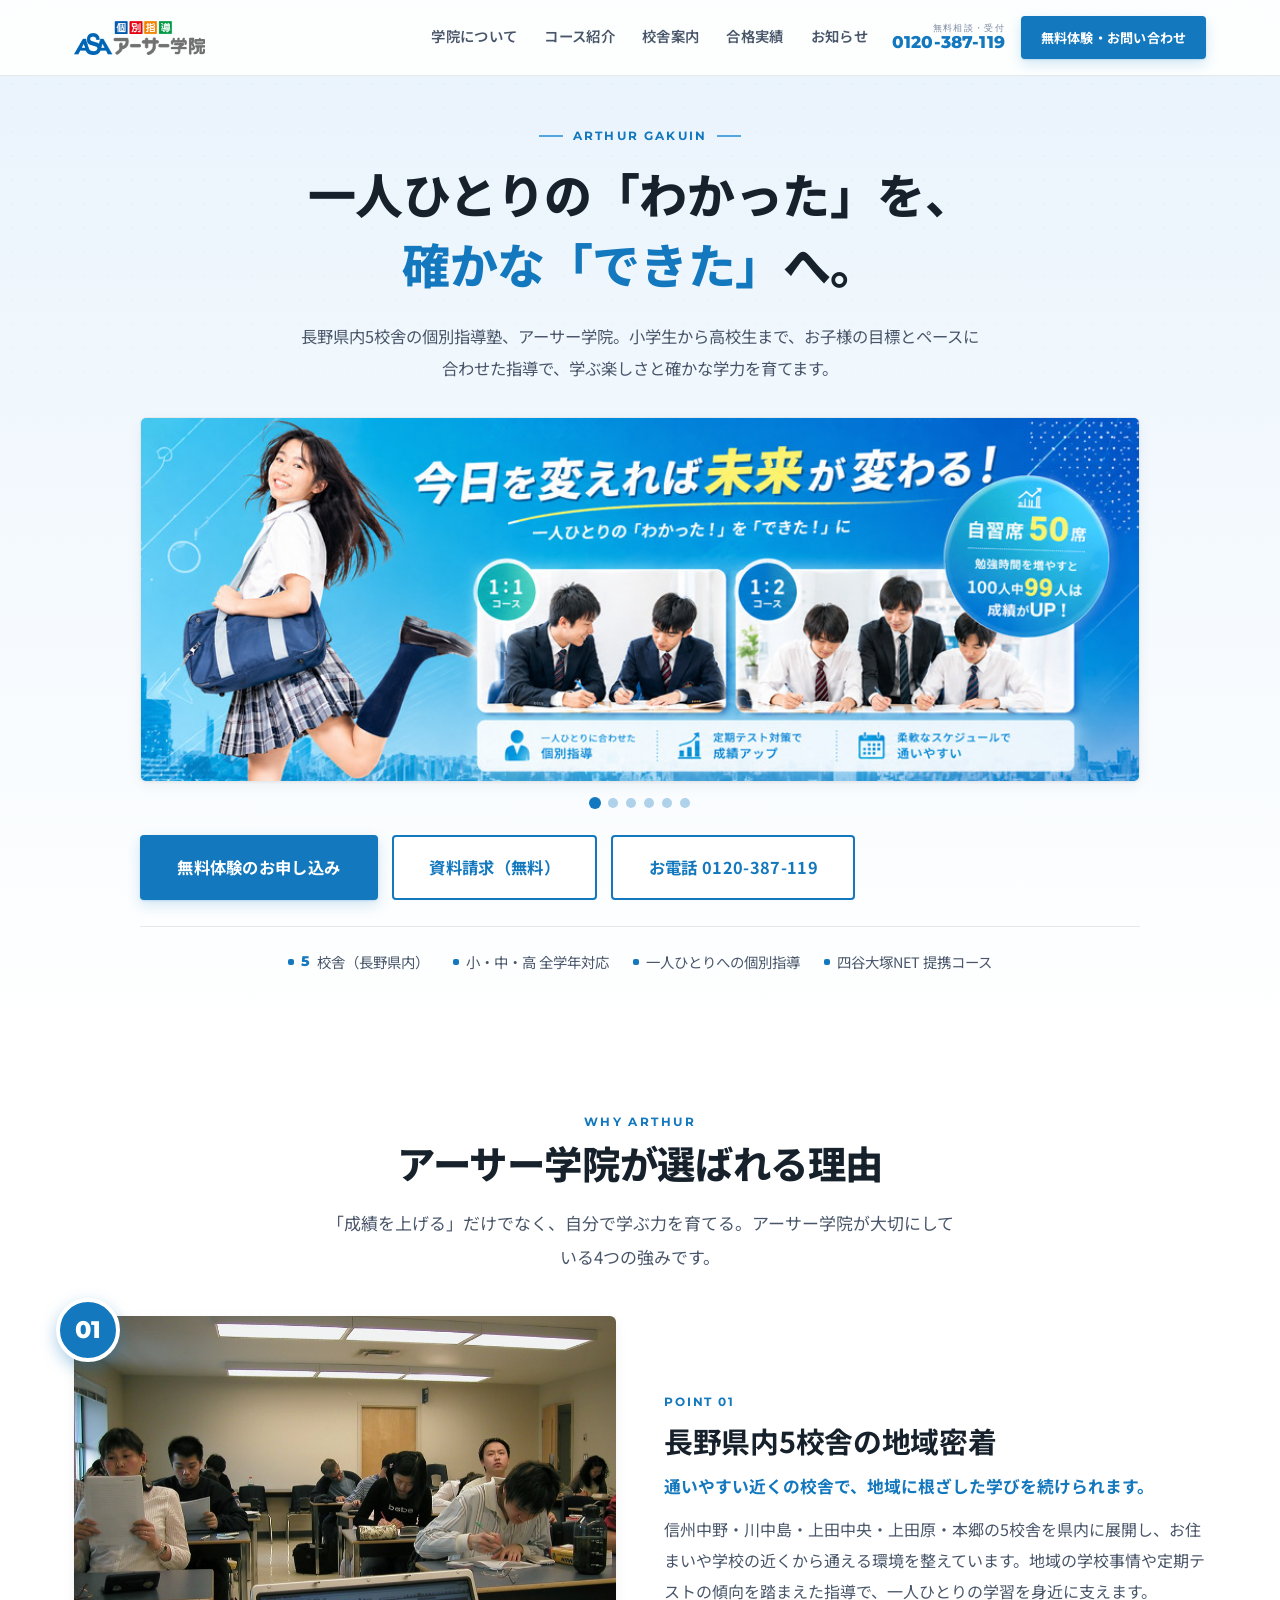
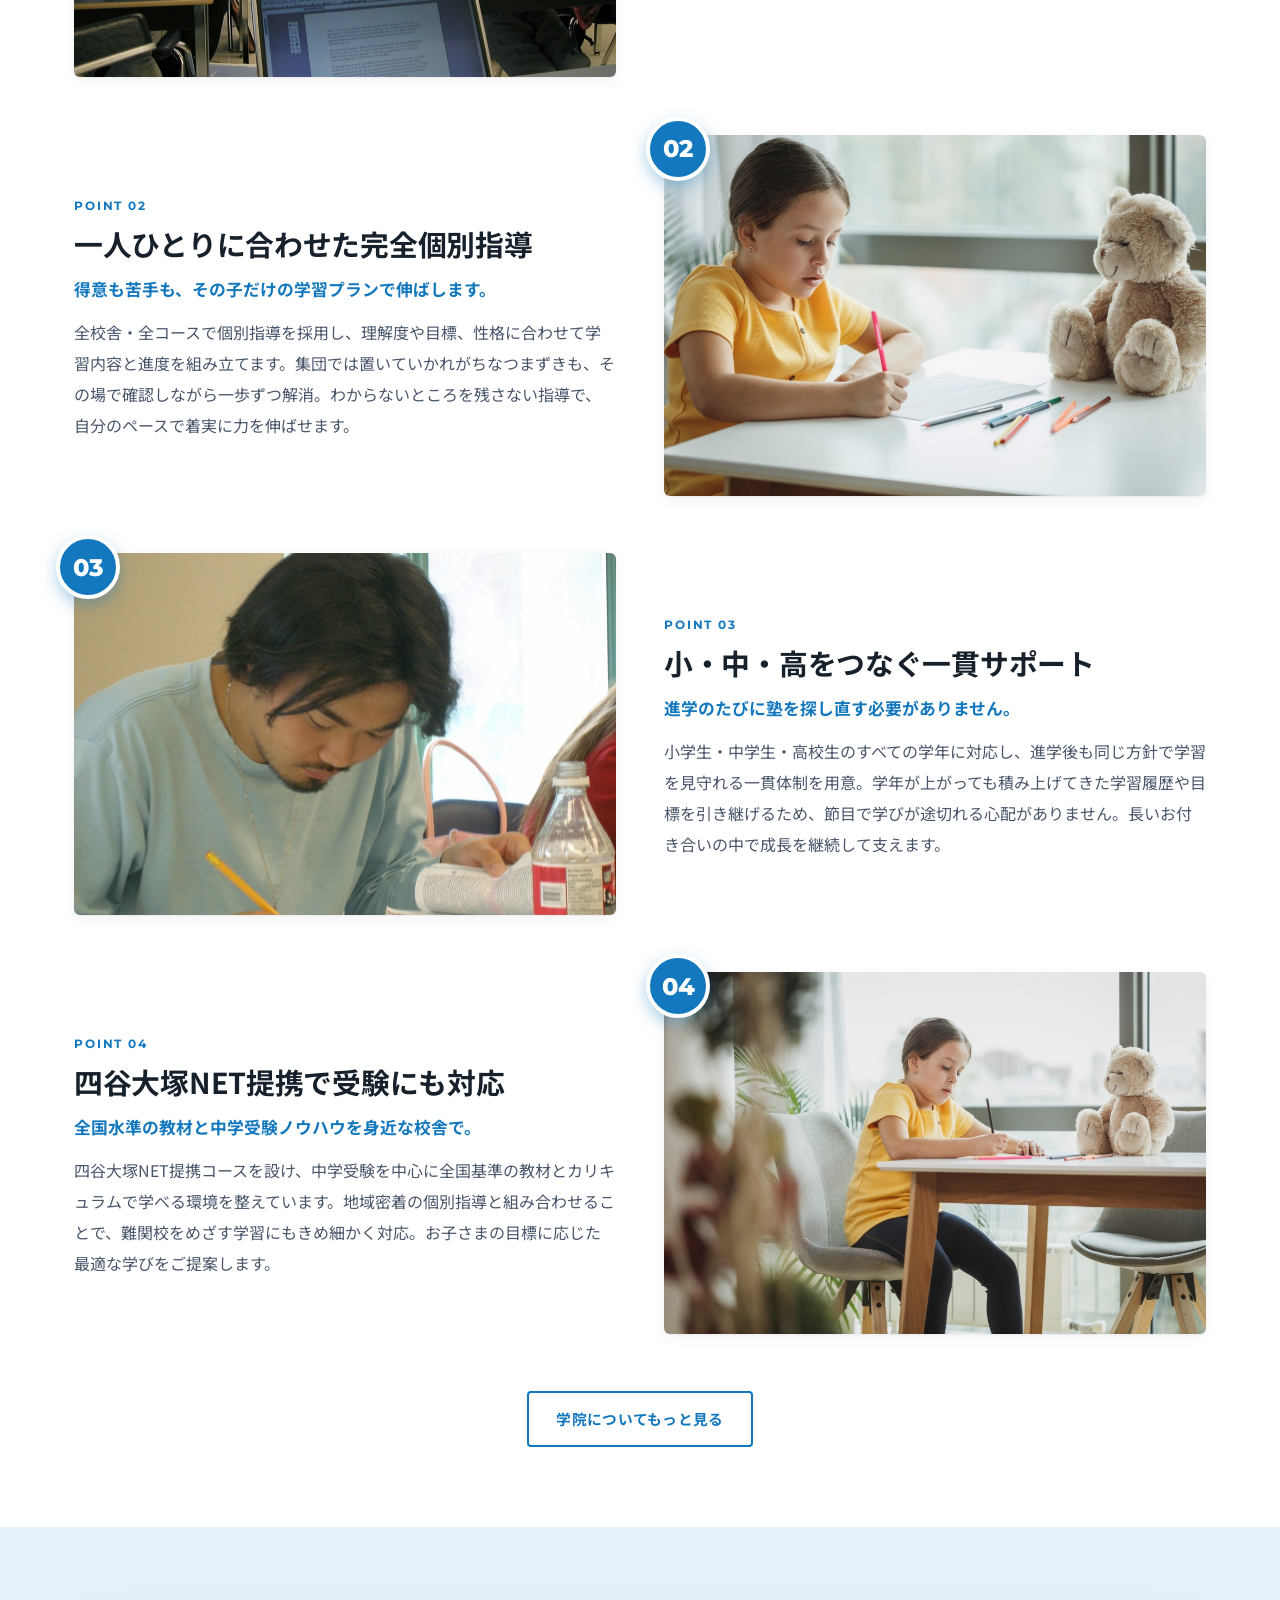
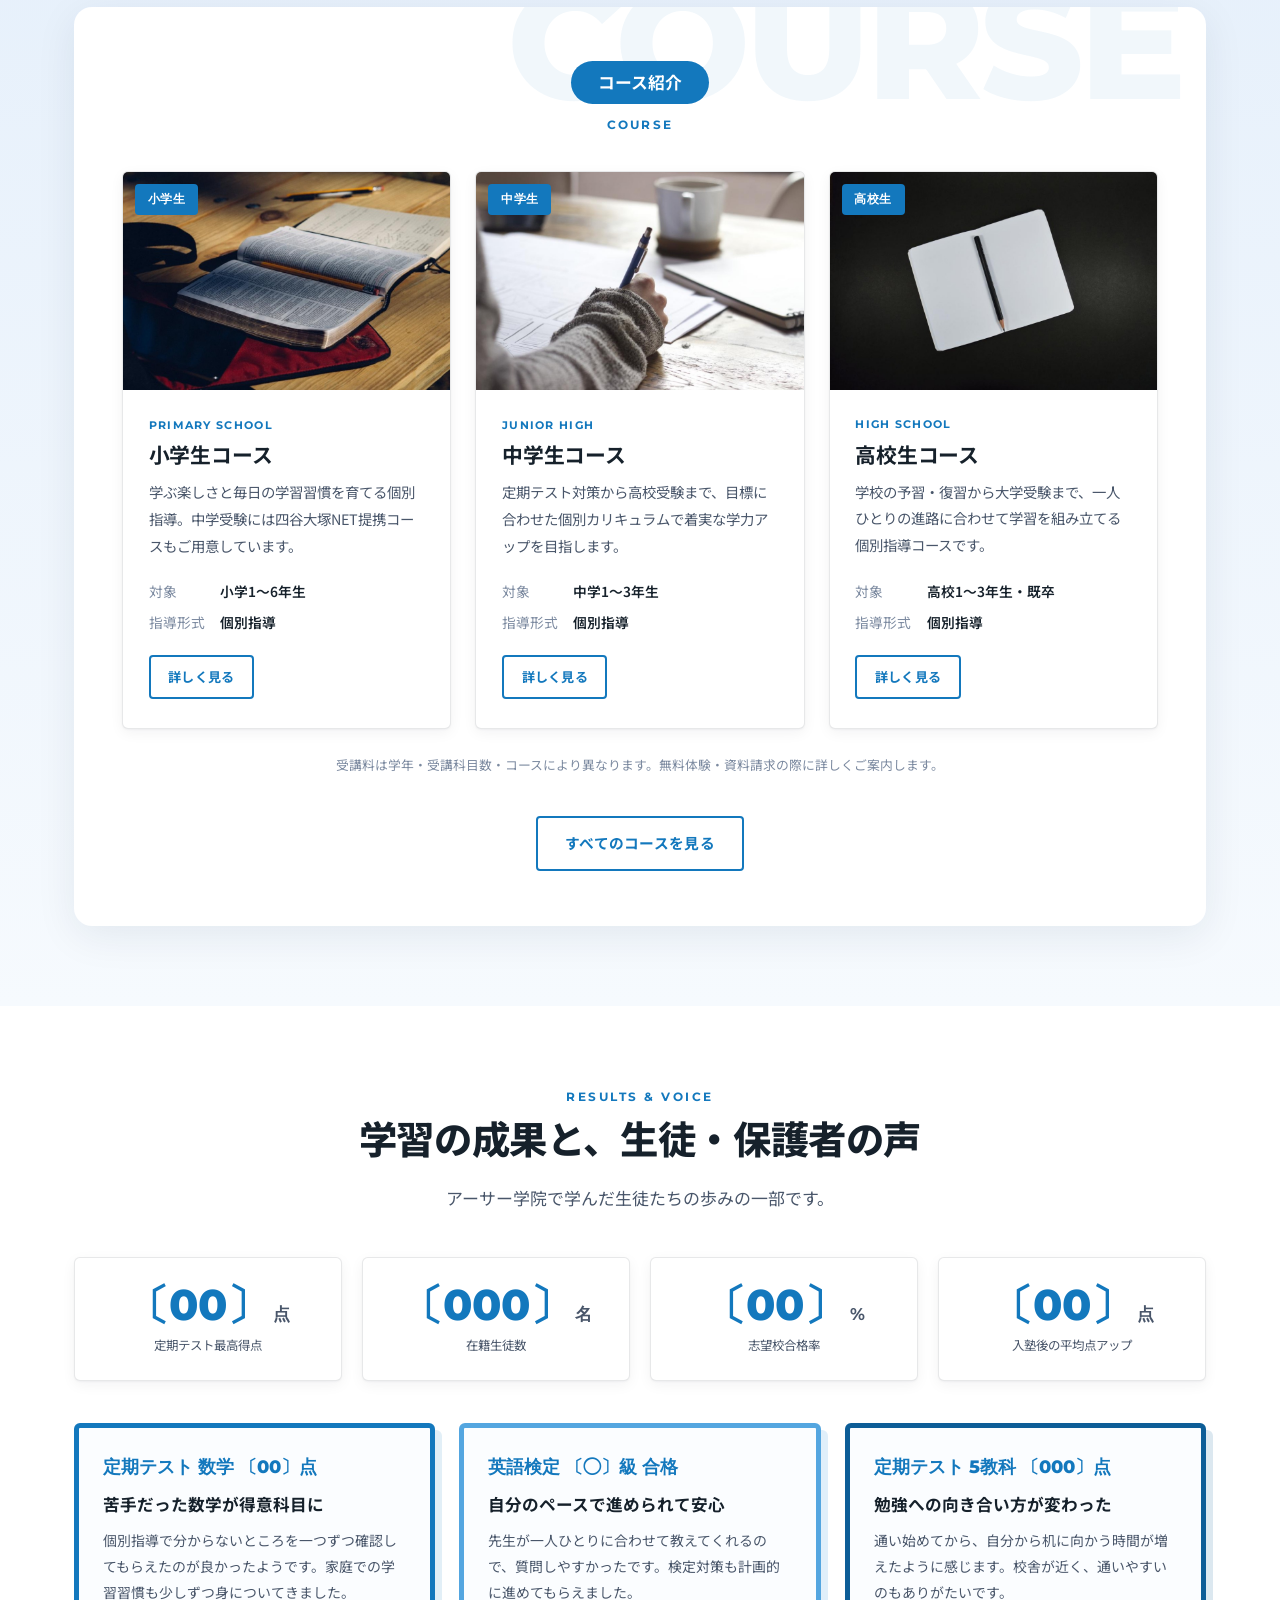
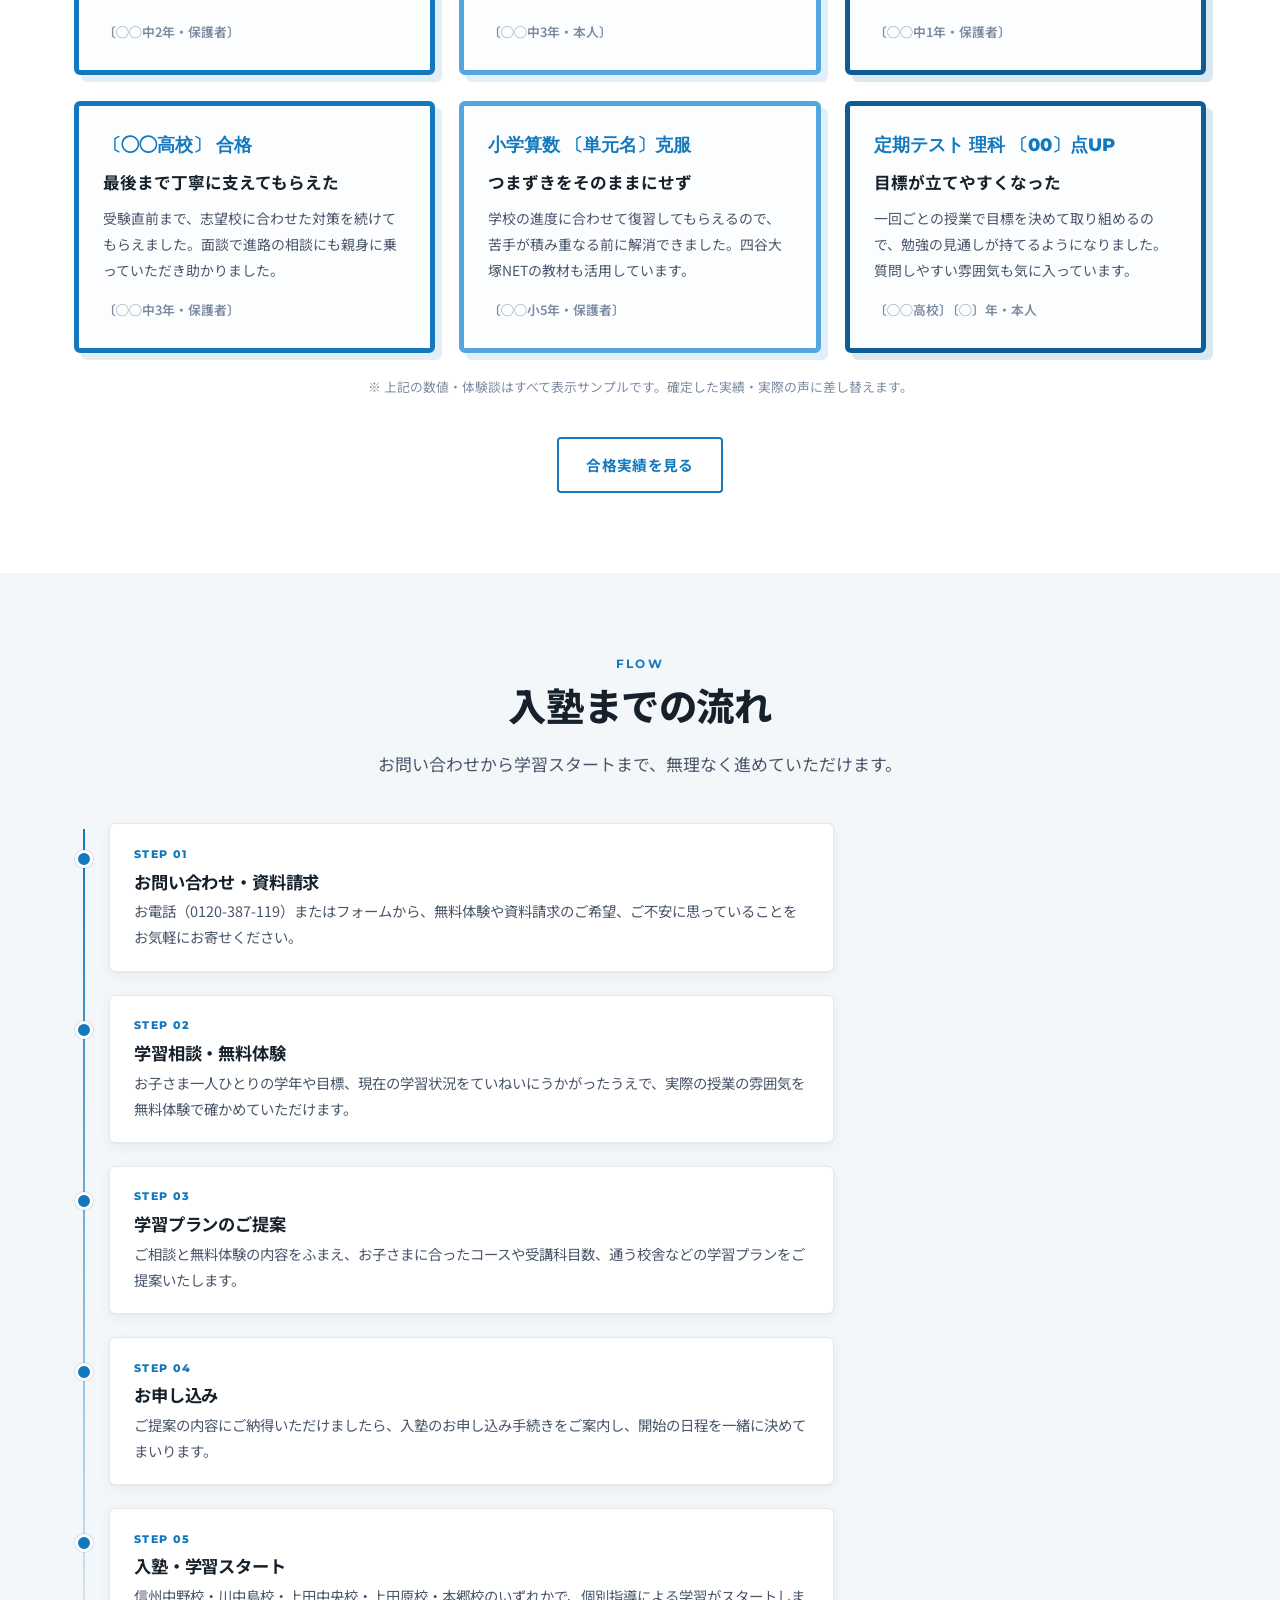
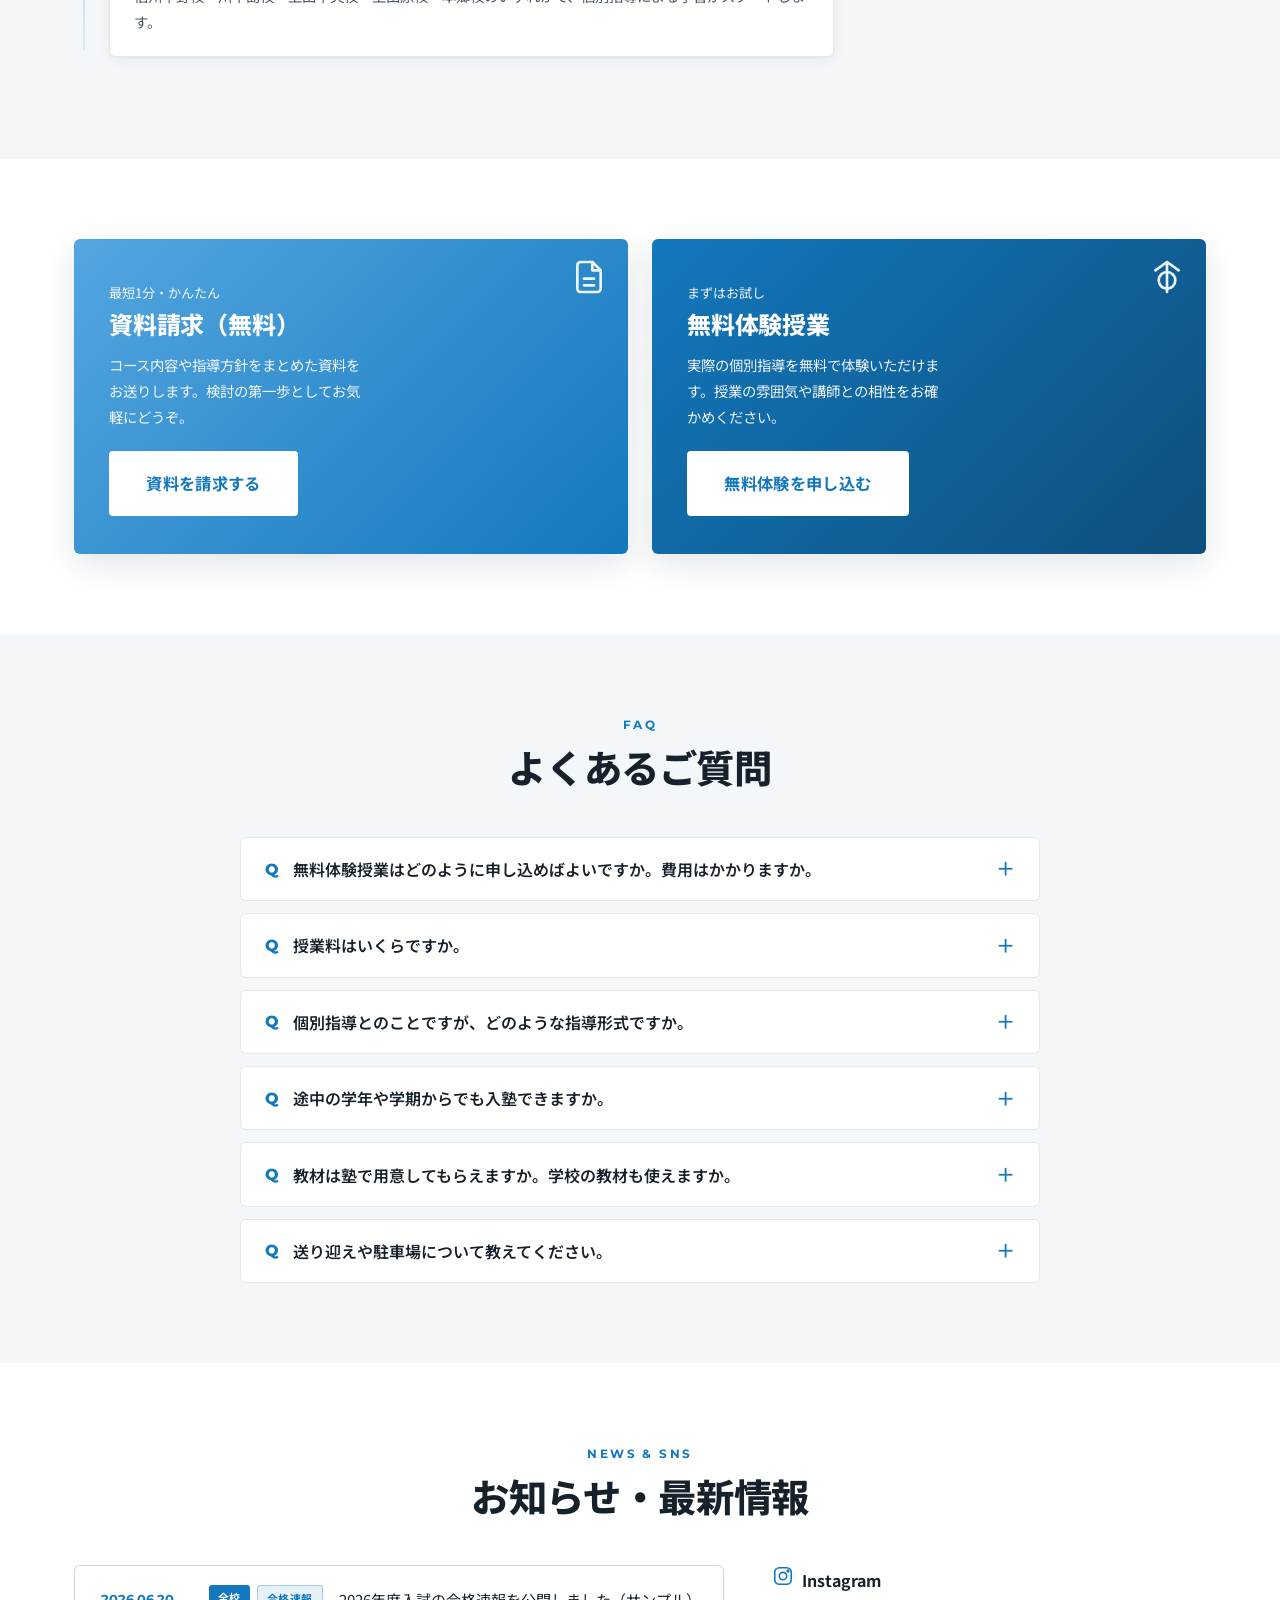
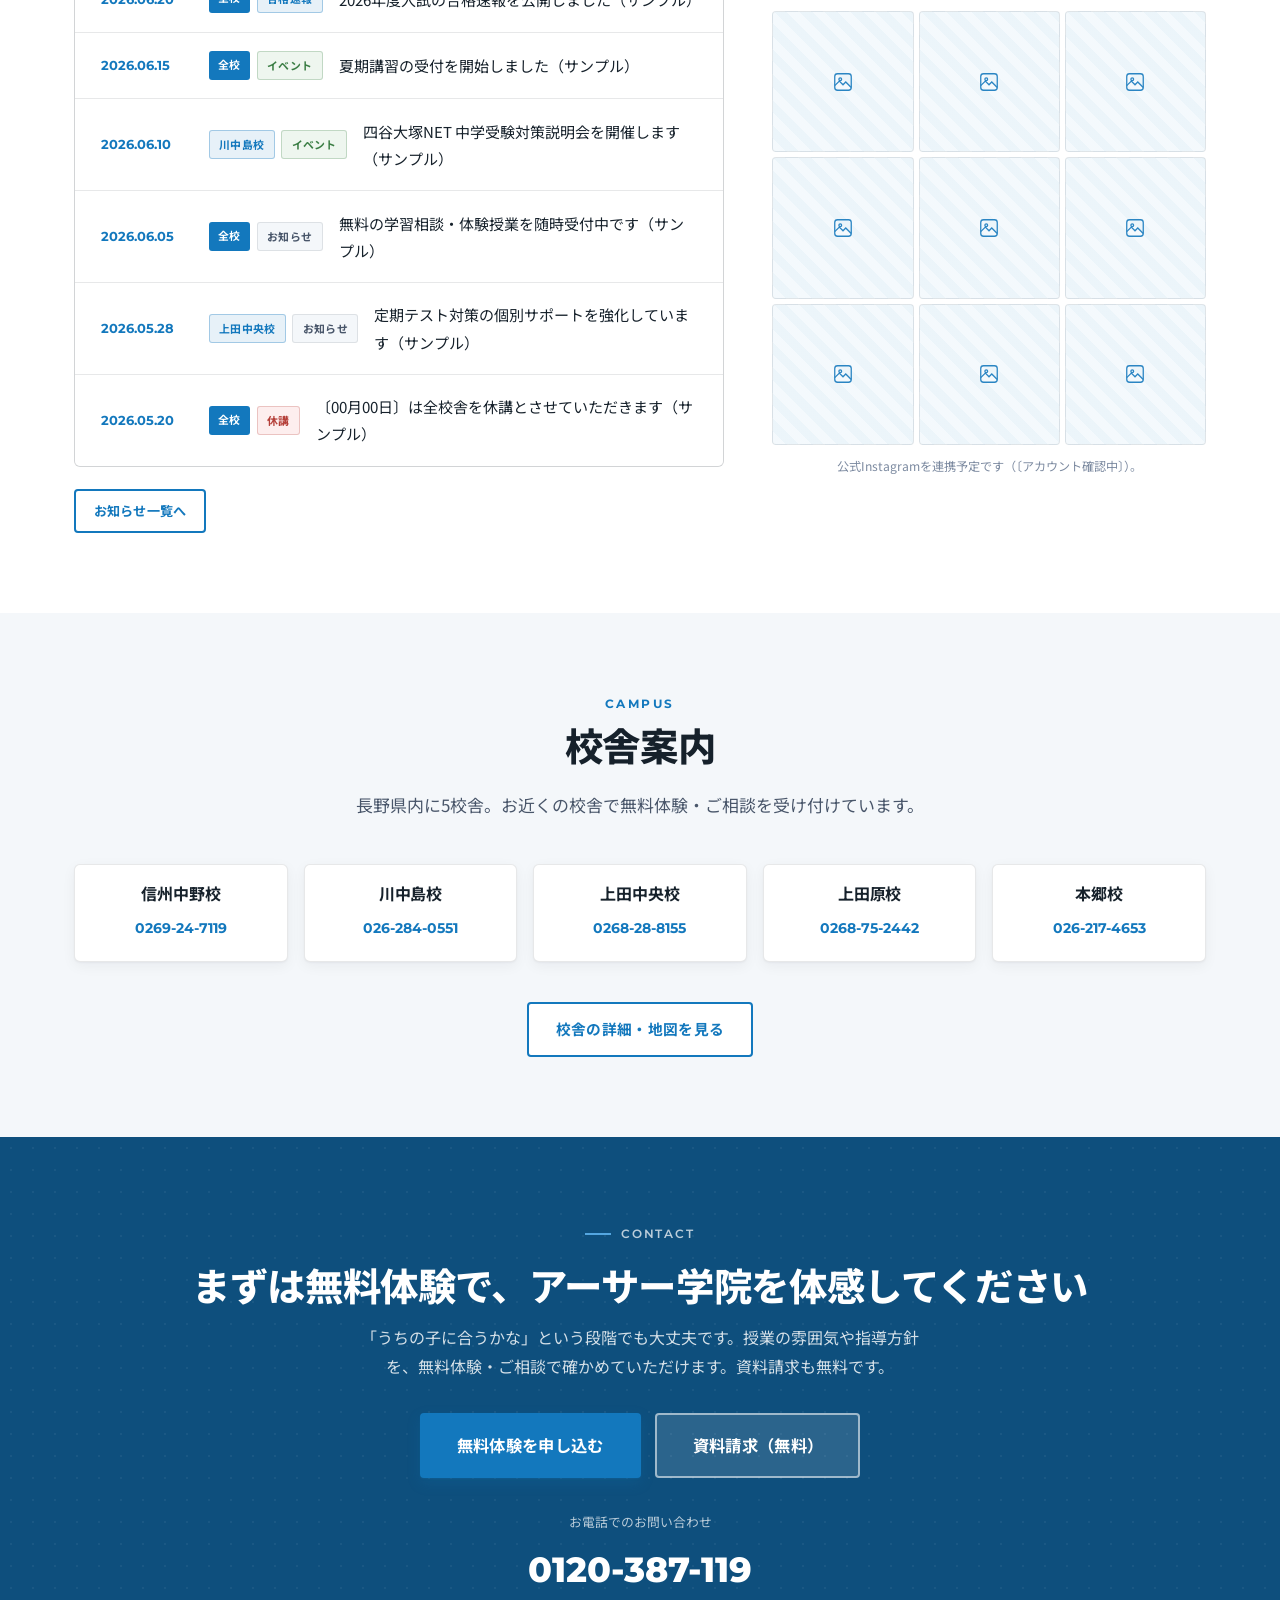
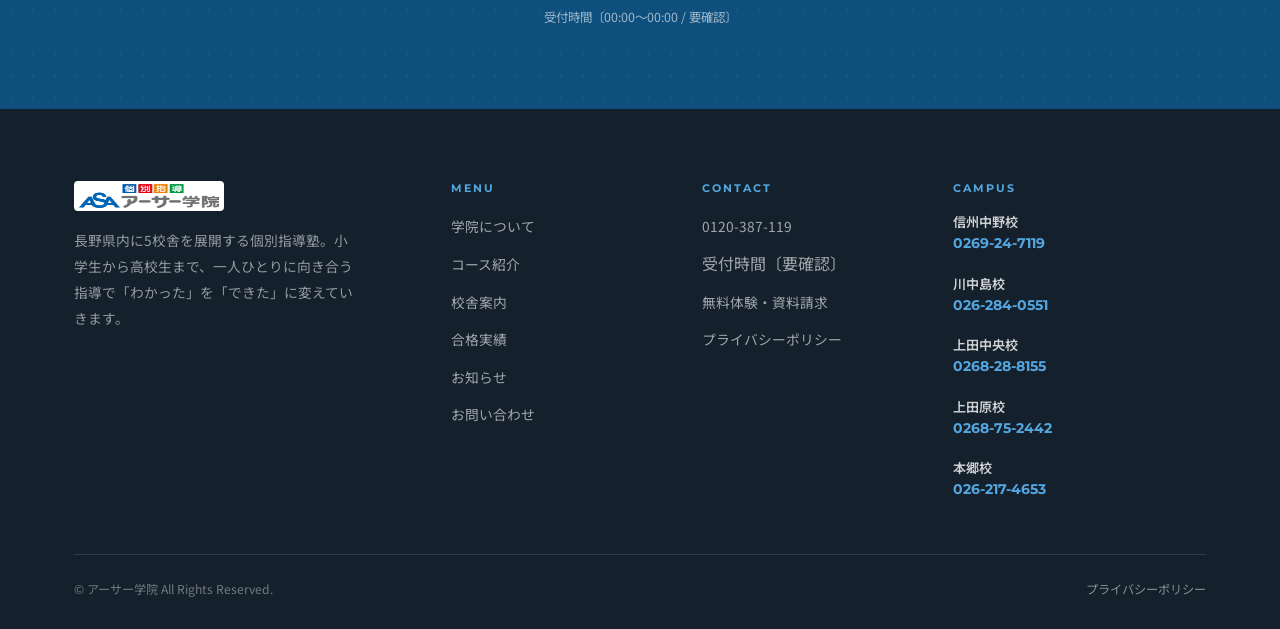
==== commit 0006c029: "強みセクションの写真をより塾らしい学習シーンに差し替え - 図書館・コワーキング風の画像を、教室で学ぶ生徒・机で学習する子ども・   集中して勉強する生徒・学習に取り組む様子（いずれも CC0）に変更" ====
--- a/index.html
+++ b/index.html
@@ -145,7 +145,7 @@
         </div>
 
         <div class="strength-block fade-in">
-          <div class="strength-media"><span class="strength-num">01</span><img class="ph-img" src="images/strength/strength-01.jpg" alt="学びの環境（イメージ写真）" loading="lazy" width="1000" height="667"></div>
+          <div class="strength-media"><span class="strength-num">01</span><img class="ph-img" src="images/strength/strength-01.jpg" alt="教室で学ぶ生徒の様子（イメージ写真）" loading="lazy" width="1000" height="715"></div>
           <div class="strength-body">
             <span class="eyebrow">Point 01</span>
             <h3>長野県内5校舎の地域密着</h3>
@@ -155,7 +155,7 @@
         </div>
 
         <div class="strength-block reverse fade-in">
-          <div class="strength-media"><span class="strength-num">02</span><img class="ph-img" src="images/strength/strength-02.jpg" alt="個別指導の様子（イメージ写真）" loading="lazy" width="1000" height="750"></div>
+          <div class="strength-media"><span class="strength-num">02</span><img class="ph-img" src="images/strength/strength-02.jpg" alt="机に向かって学習する様子（イメージ写真）" loading="lazy" width="1000" height="666"></div>
           <div class="strength-body">
             <span class="eyebrow">Point 02</span>
             <h3>一人ひとりに合わせた完全個別指導</h3>
@@ -165,7 +165,7 @@
         </div>
 
         <div class="strength-block fade-in">
-          <div class="strength-media"><span class="strength-num">03</span><img class="ph-img" src="images/strength/strength-03.jpg" alt="教室の様子（イメージ写真）" loading="lazy" width="1000" height="747"></div>
+          <div class="strength-media"><span class="strength-num">03</span><img class="ph-img" src="images/strength/strength-03.jpg" alt="集中して学習する生徒の様子（イメージ写真）" loading="lazy" width="1000" height="766"></div>
           <div class="strength-body">
             <span class="eyebrow">Point 03</span>
             <h3>小・中・高をつなぐ一貫サポート</h3>
@@ -175,7 +175,7 @@
         </div>
 
         <div class="strength-block reverse fade-in">
-          <div class="strength-media"><span class="strength-num">04</span><img class="ph-img" src="images/strength/strength-04.jpg" alt="学習教材（イメージ写真）" loading="lazy" width="1000" height="666"></div>
+          <div class="strength-media"><span class="strength-num">04</span><img class="ph-img" src="images/strength/strength-04.jpg" alt="学習に取り組む様子（イメージ写真）" loading="lazy" width="1000" height="666"></div>
           <div class="strength-body">
             <span class="eyebrow">Point 04</span>
             <h3>四谷大塚NET提携で受験にも対応</h3>
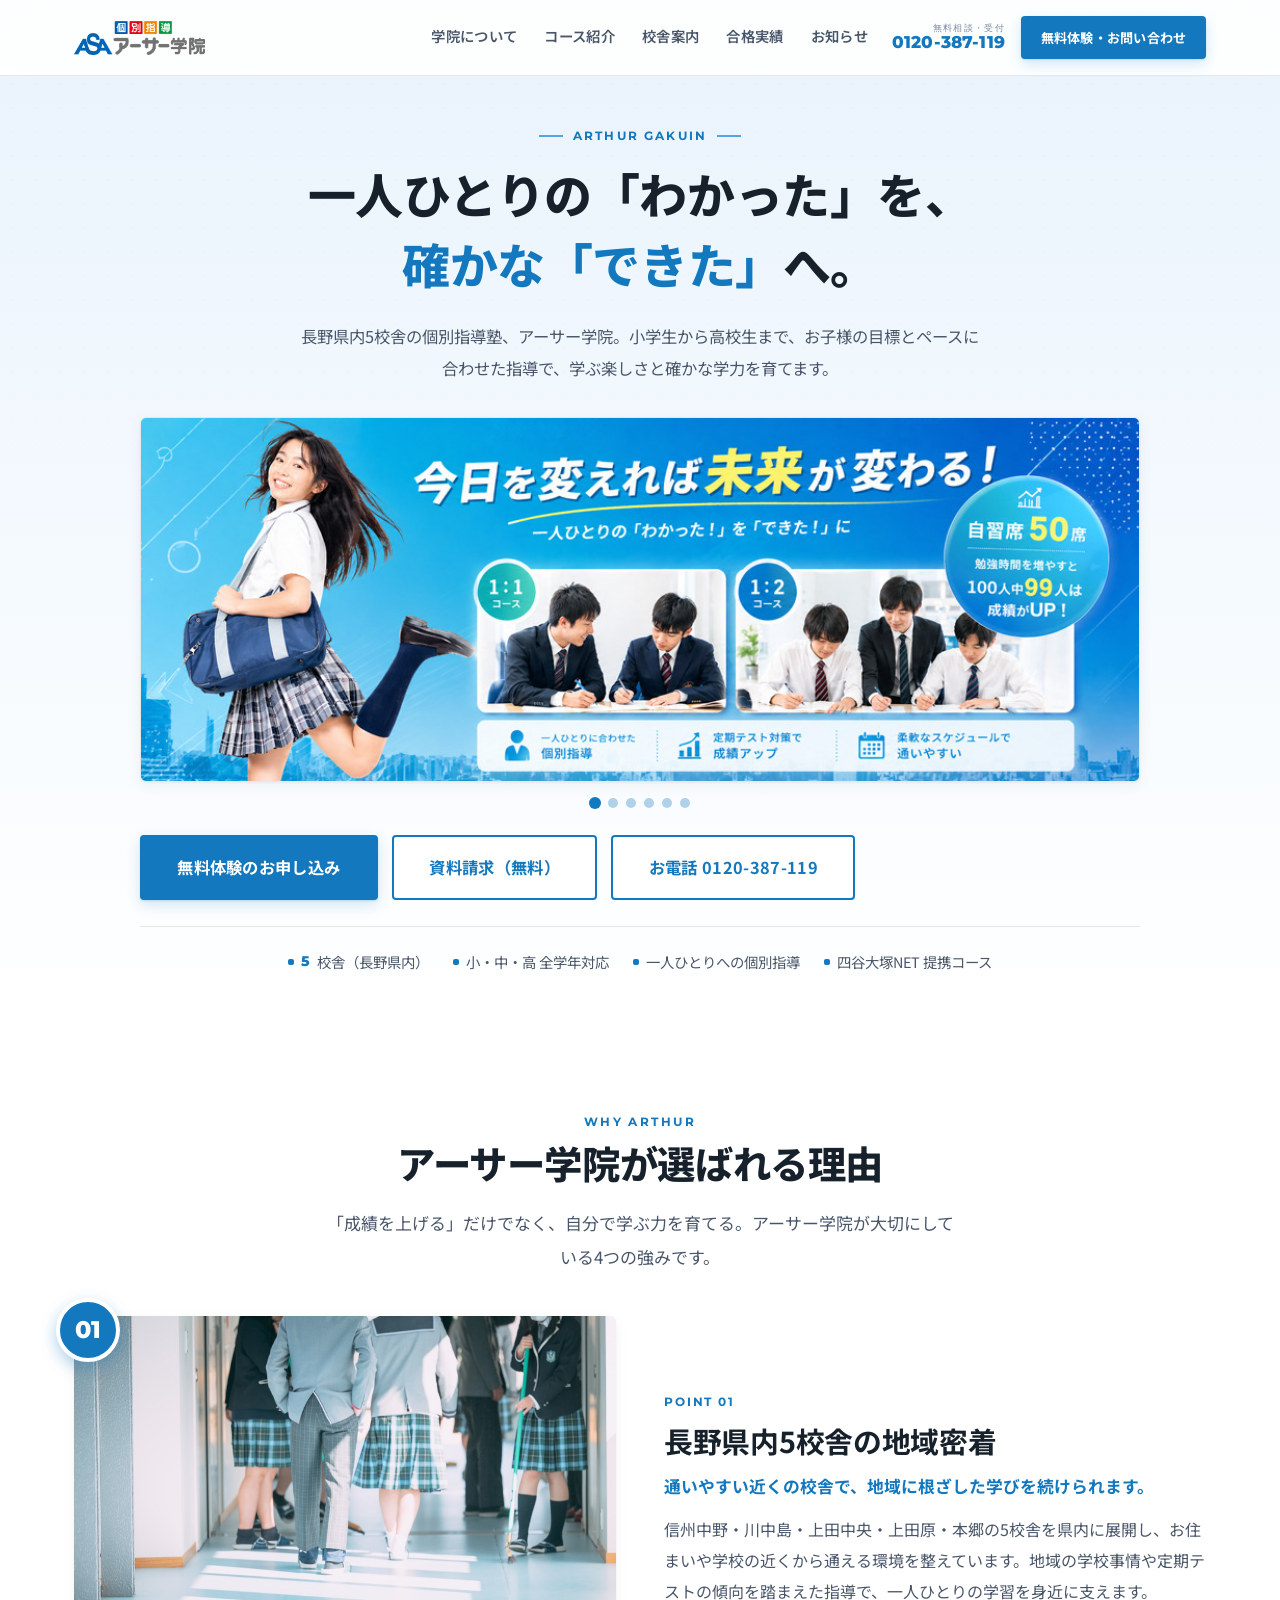
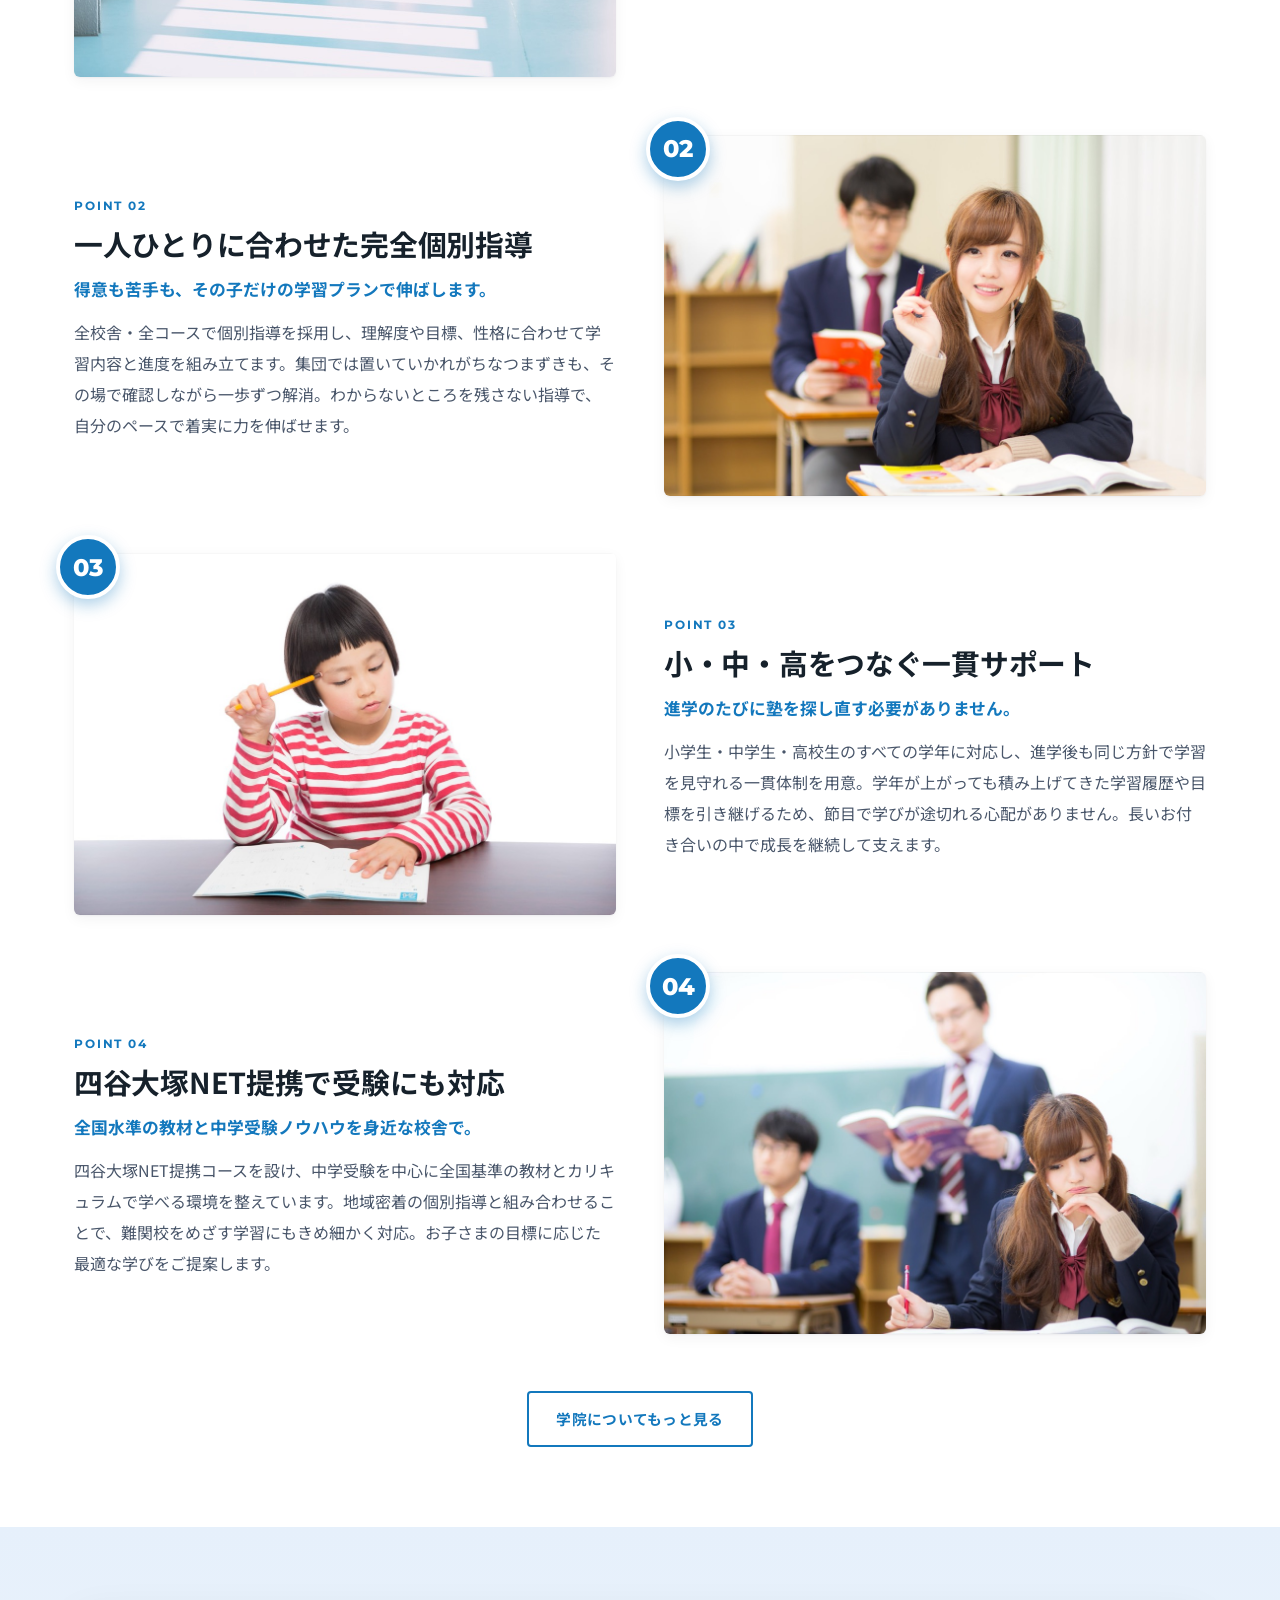
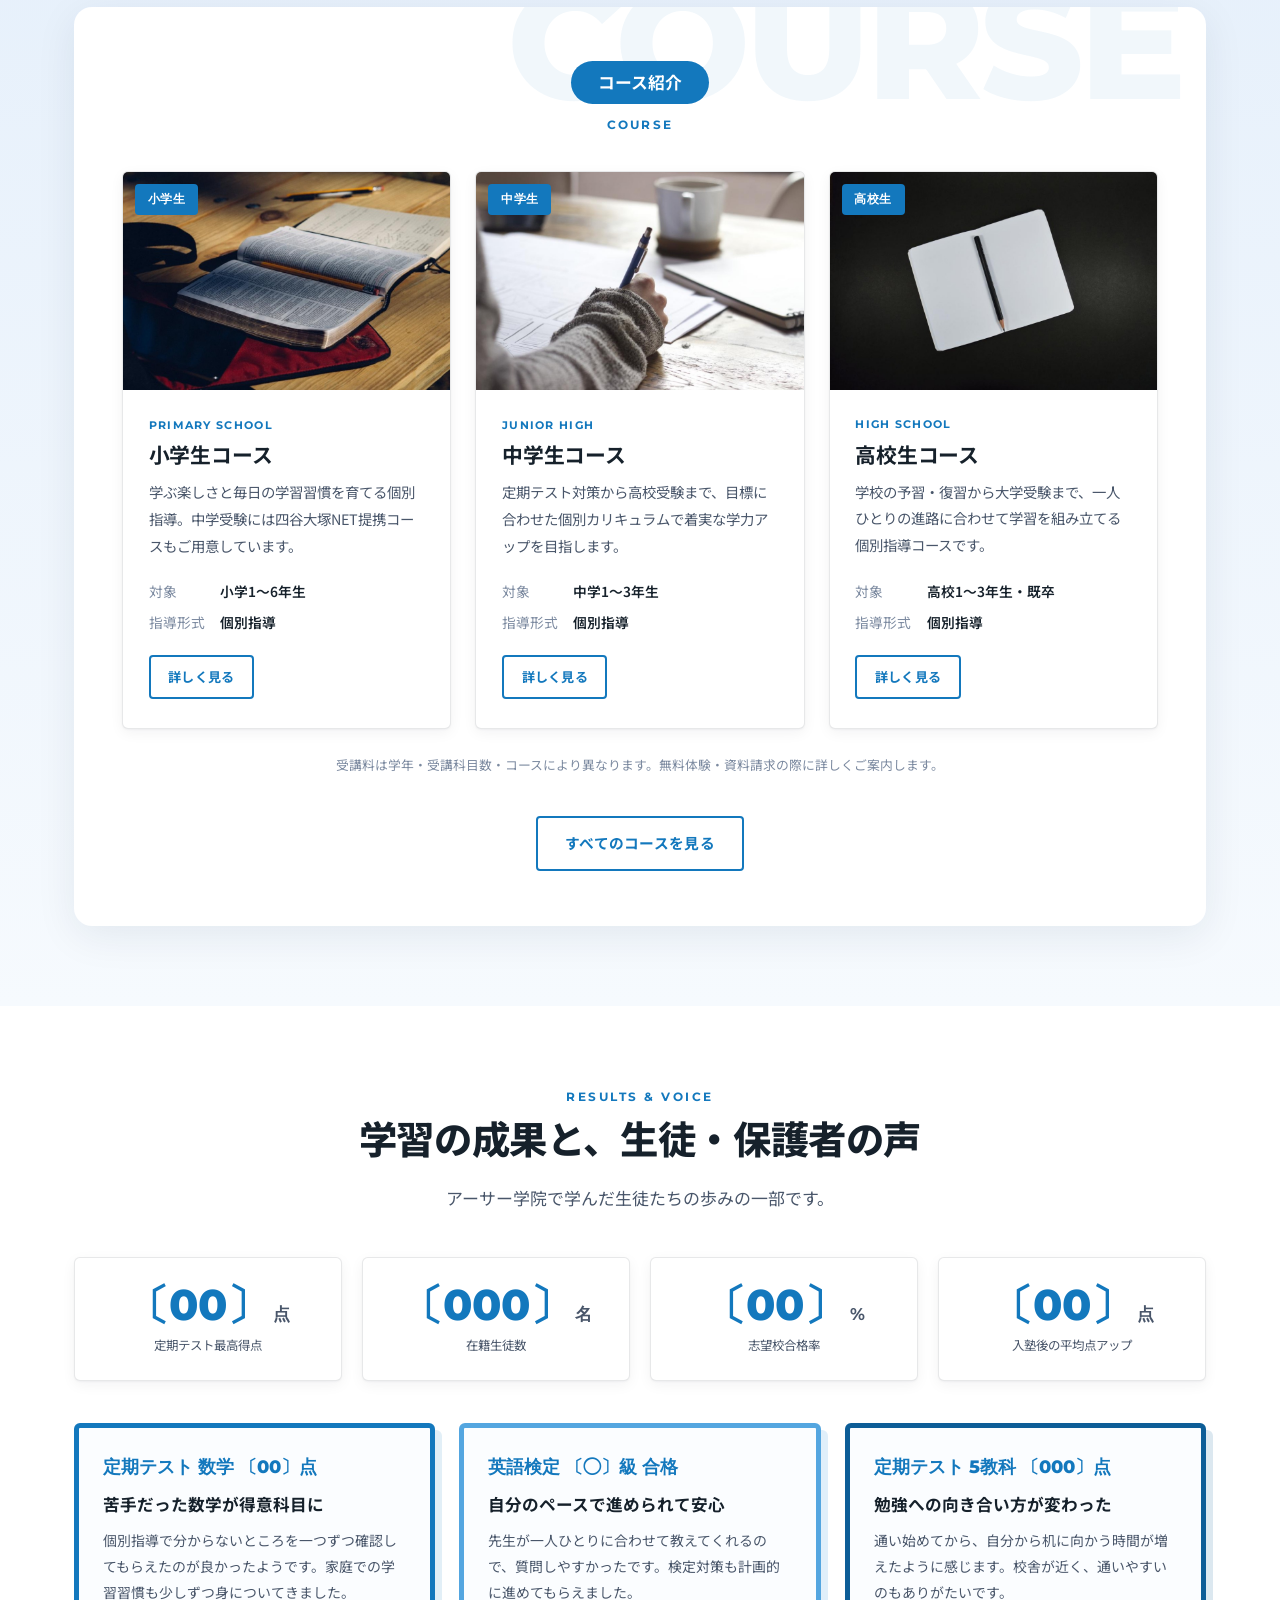
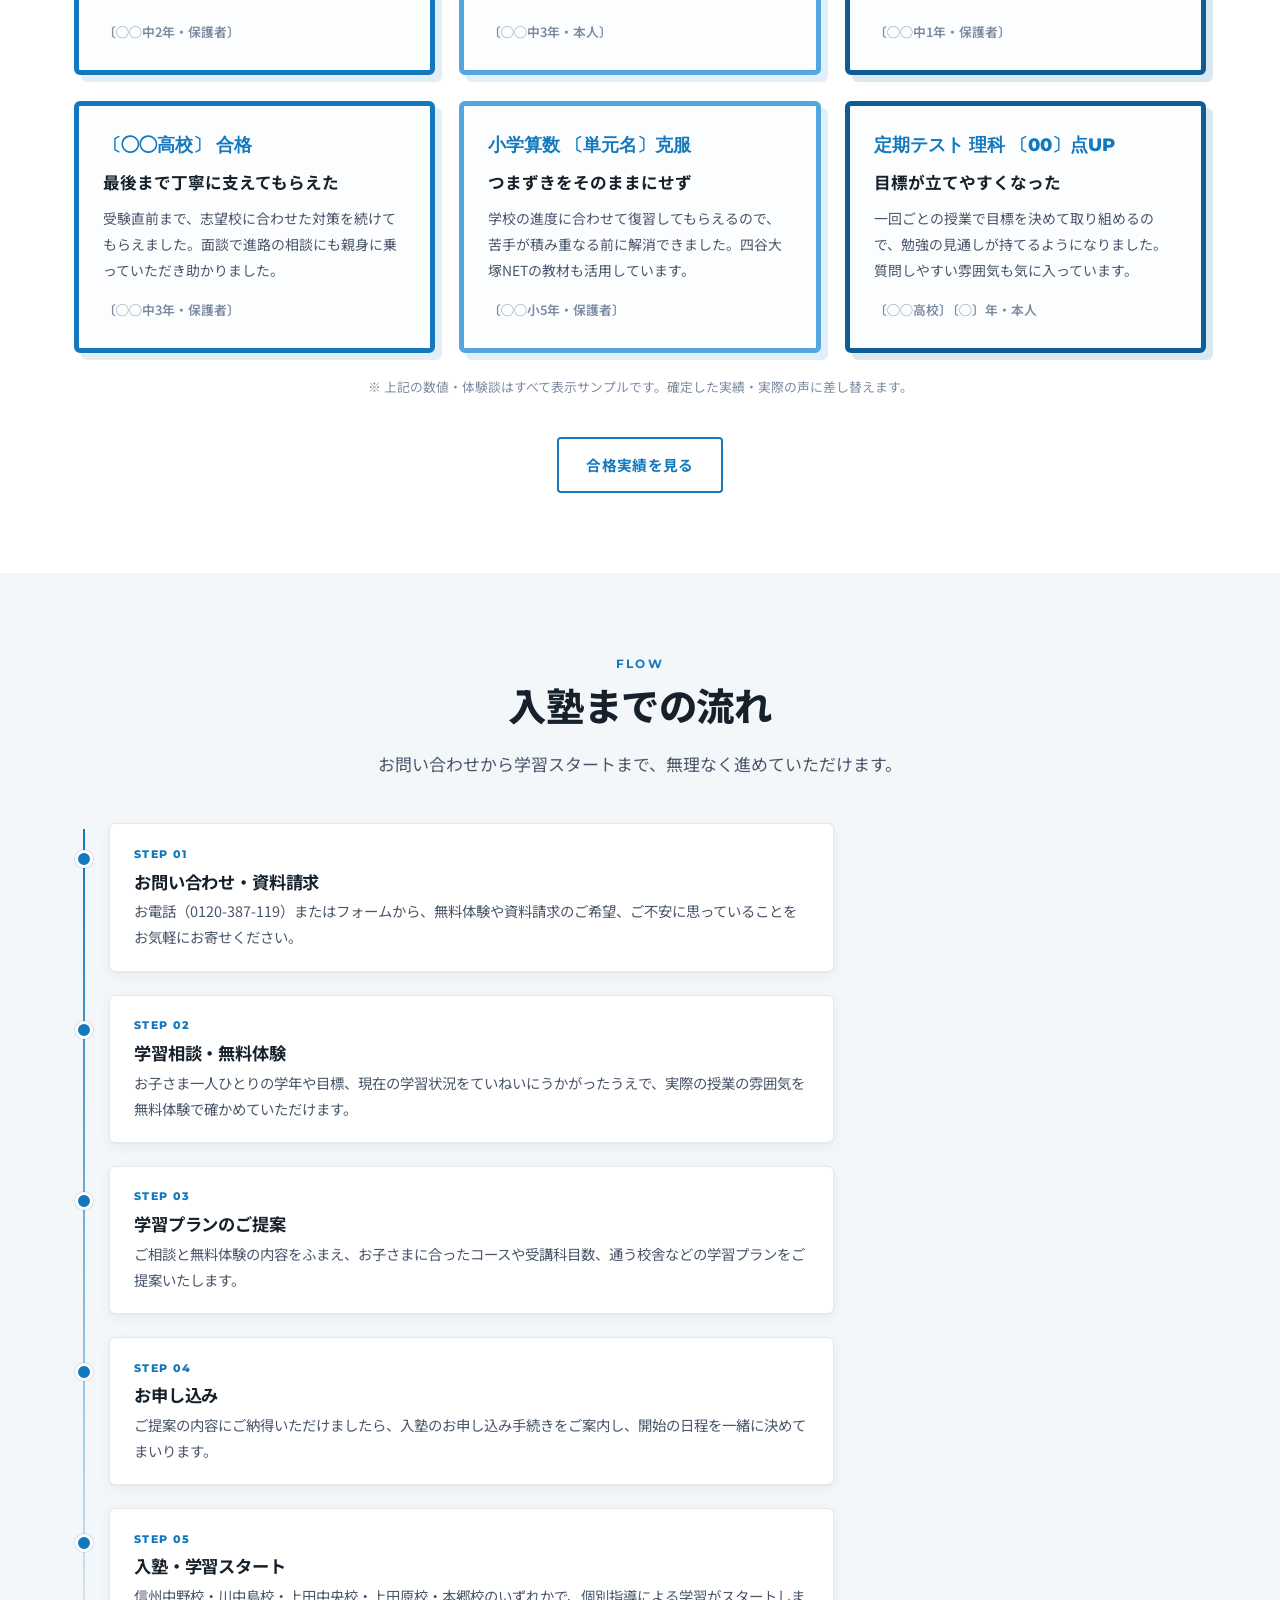
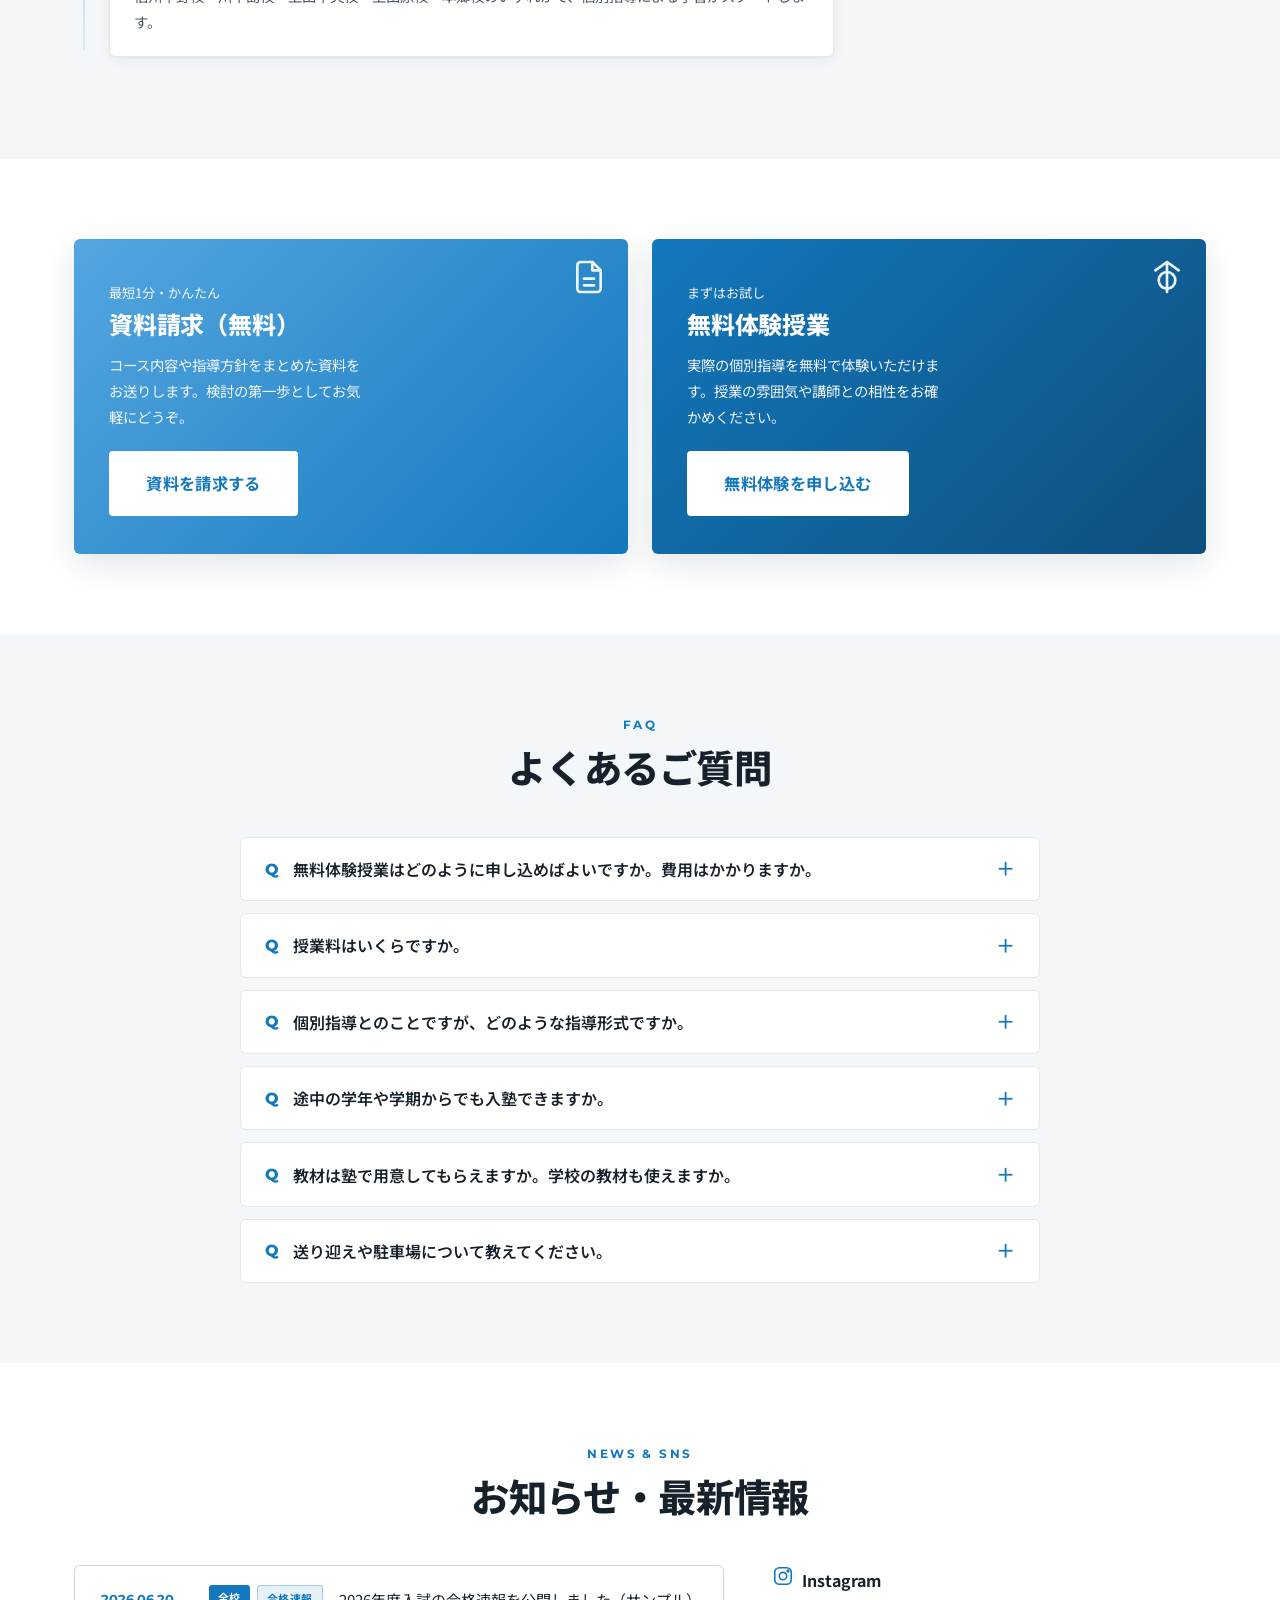
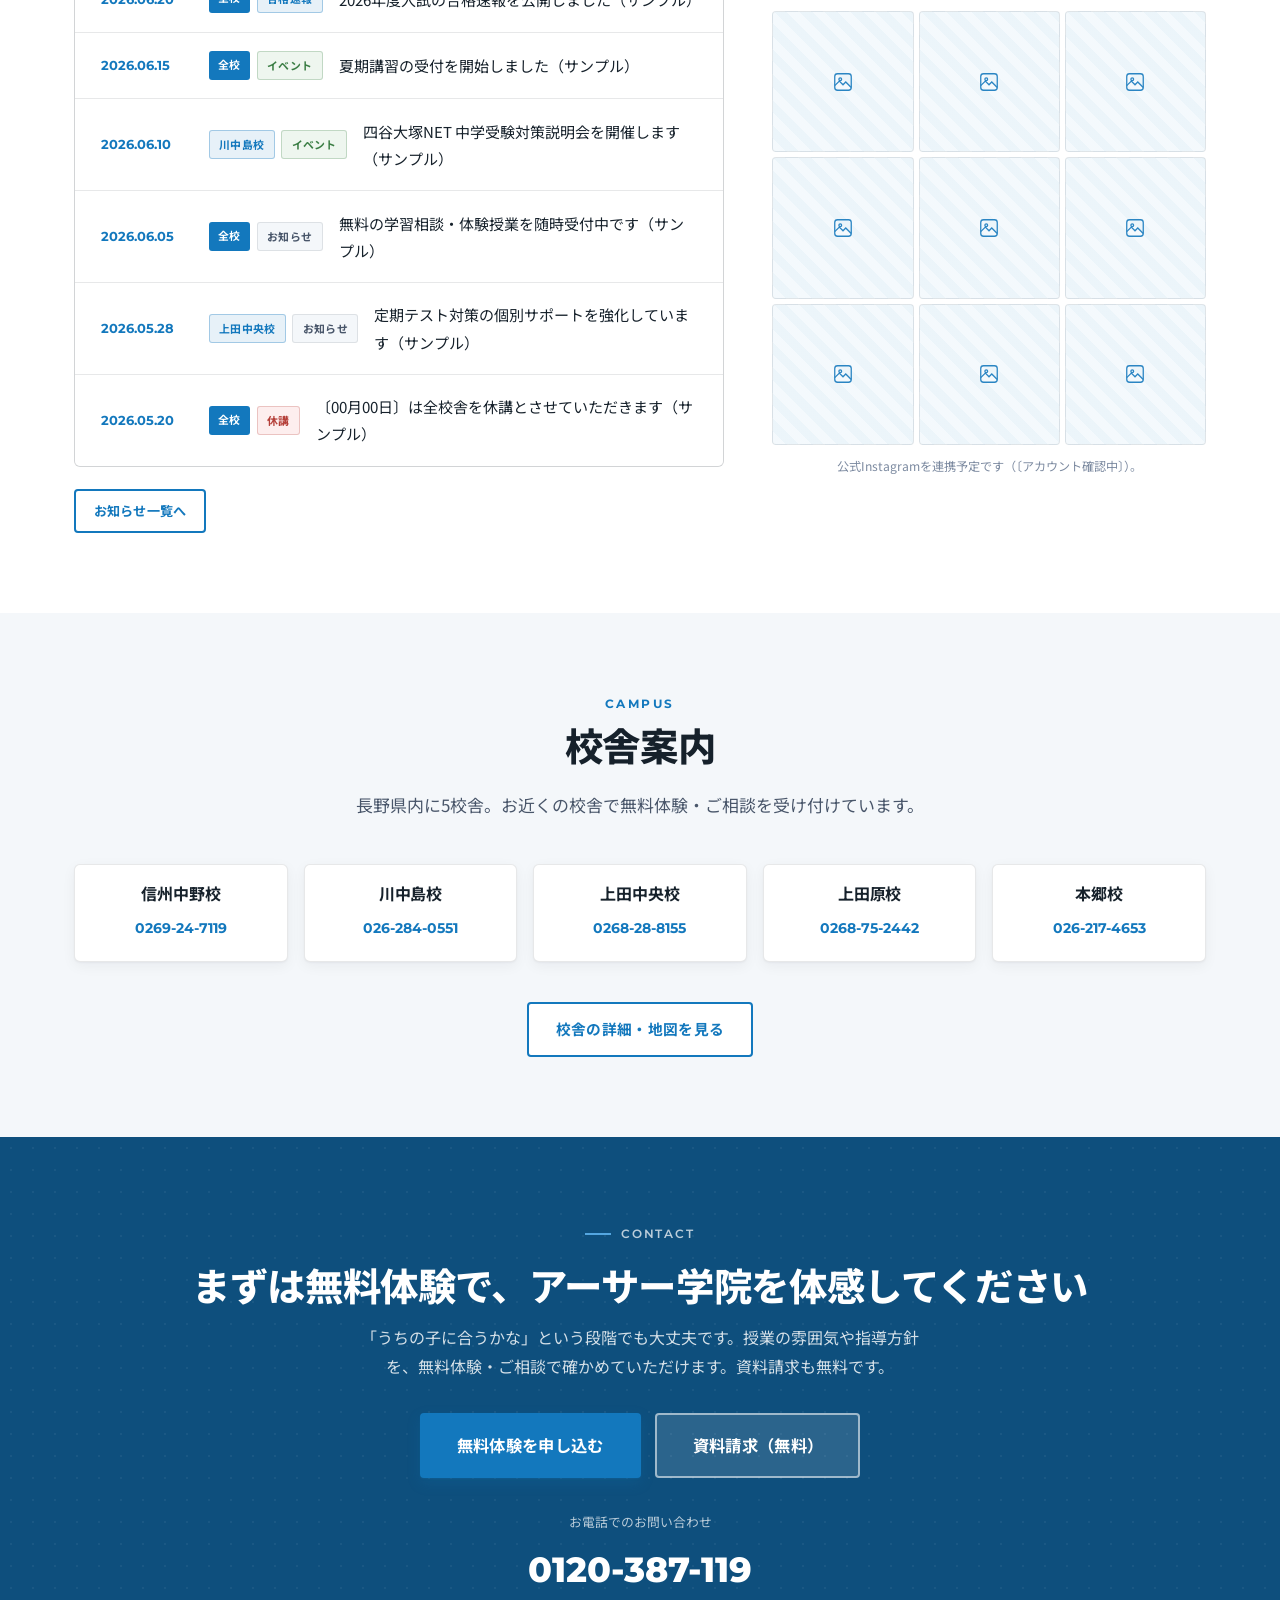
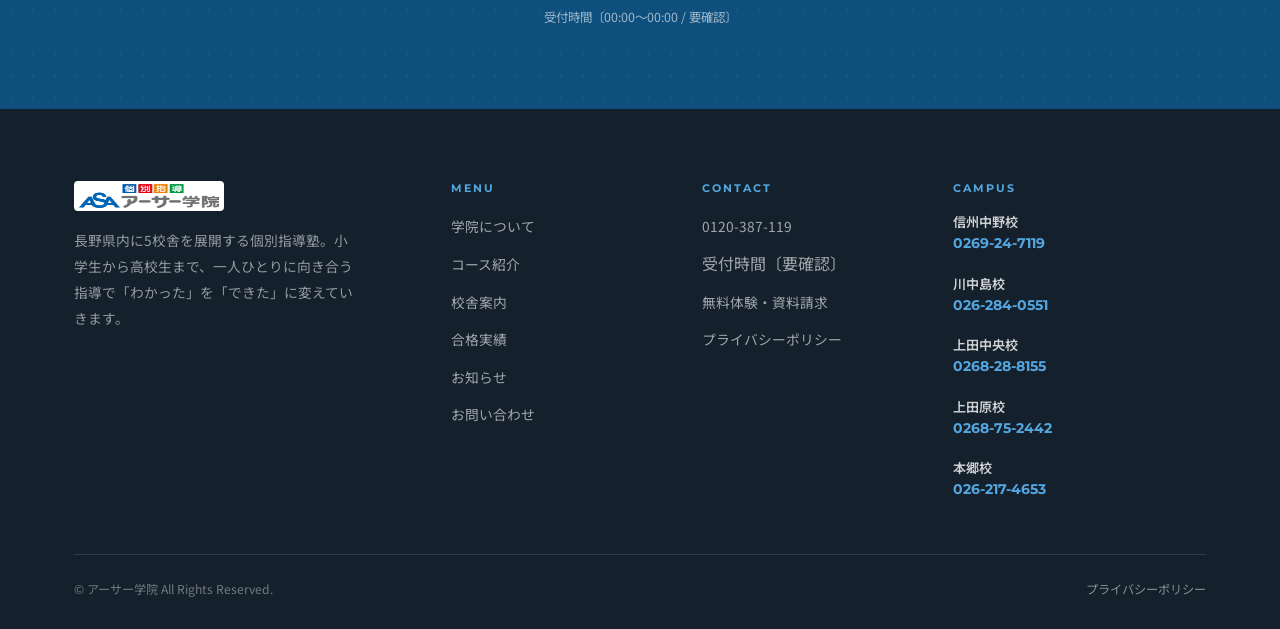
==== commit fdb0a3bb: "強み・aboutの写真を日本人学生の学習シーンに差し替え - 海外モデルのCC0画像から、日本人学生の学習風景（校舎に通う生徒・個別指導・   机に向かう小学生・授業に取り組む生徒）に変更。about" ====
--- a/index.html
+++ b/index.html
@@ -145,7 +145,7 @@
         </div>
 
         <div class="strength-block fade-in">
-          <div class="strength-media"><span class="strength-num">01</span><img class="ph-img" src="images/strength/strength-01.jpg" alt="教室で学ぶ生徒の様子（イメージ写真）" loading="lazy" width="1000" height="715"></div>
+          <div class="strength-media"><span class="strength-num">01</span><img class="ph-img" src="images/strength/strength-01.jpg" alt="校舎に通う生徒の様子（イメージ写真）" loading="lazy" width="1100" height="733"></div>
           <div class="strength-body">
             <span class="eyebrow">Point 01</span>
             <h3>長野県内5校舎の地域密着</h3>
@@ -155,7 +155,7 @@
         </div>
 
         <div class="strength-block reverse fade-in">
-          <div class="strength-media"><span class="strength-num">02</span><img class="ph-img" src="images/strength/strength-02.jpg" alt="机に向かって学習する様子（イメージ写真）" loading="lazy" width="1000" height="666"></div>
+          <div class="strength-media"><span class="strength-num">02</span><img class="ph-img" src="images/strength/strength-02.jpg" alt="個別指導で学ぶ生徒の様子（イメージ写真）" loading="lazy" width="1100" height="733"></div>
           <div class="strength-body">
             <span class="eyebrow">Point 02</span>
             <h3>一人ひとりに合わせた完全個別指導</h3>
@@ -165,7 +165,7 @@
         </div>
 
         <div class="strength-block fade-in">
-          <div class="strength-media"><span class="strength-num">03</span><img class="ph-img" src="images/strength/strength-03.jpg" alt="集中して学習する生徒の様子（イメージ写真）" loading="lazy" width="1000" height="766"></div>
+          <div class="strength-media"><span class="strength-num">03</span><img class="ph-img" src="images/strength/strength-03.jpg" alt="机に向かって学習する小学生（イメージ写真）" loading="lazy" width="1100" height="733"></div>
           <div class="strength-body">
             <span class="eyebrow">Point 03</span>
             <h3>小・中・高をつなぐ一貫サポート</h3>
@@ -175,7 +175,7 @@
         </div>
 
         <div class="strength-block reverse fade-in">
-          <div class="strength-media"><span class="strength-num">04</span><img class="ph-img" src="images/strength/strength-04.jpg" alt="学習に取り組む様子（イメージ写真）" loading="lazy" width="1000" height="666"></div>
+          <div class="strength-media"><span class="strength-num">04</span><img class="ph-img" src="images/strength/strength-04.jpg" alt="授業に取り組む生徒の様子（イメージ写真）" loading="lazy" width="1100" height="733"></div>
           <div class="strength-body">
             <span class="eyebrow">Point 04</span>
             <h3>四谷大塚NET提携で受験にも対応</h3>
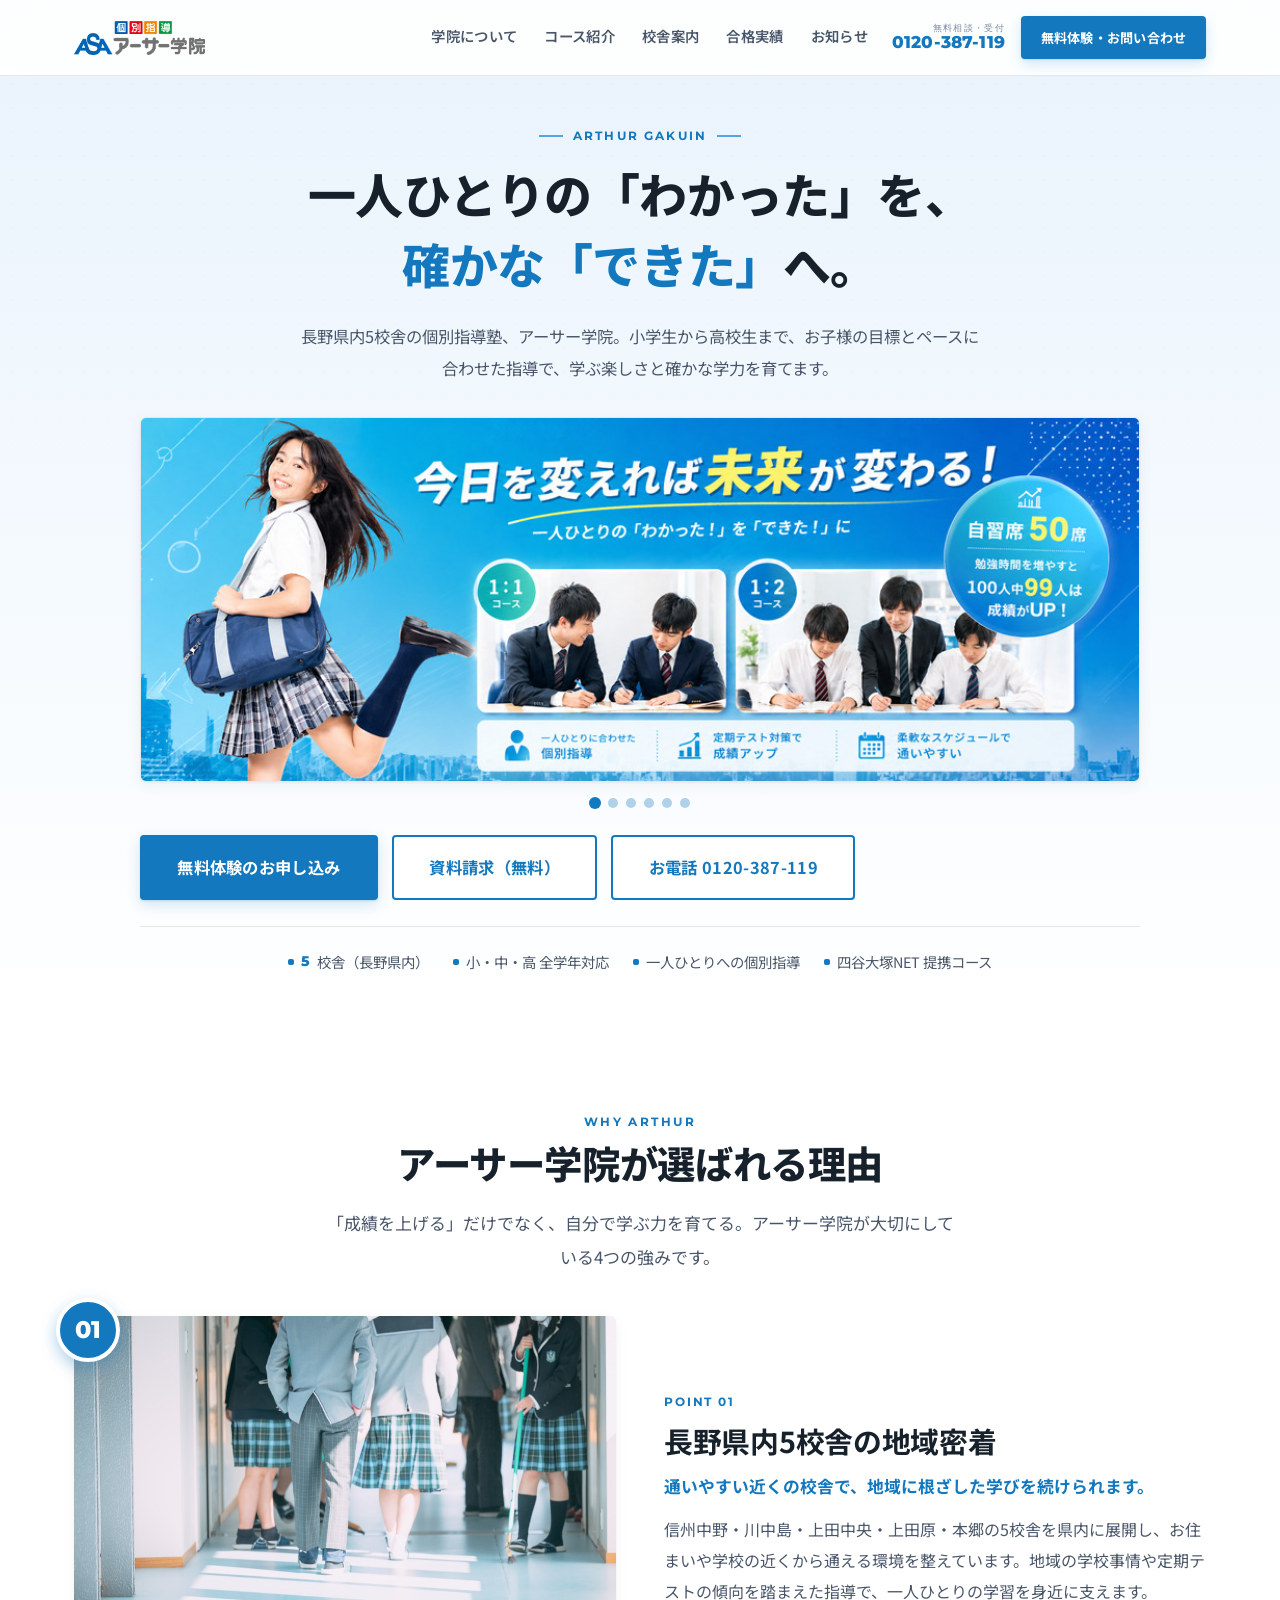
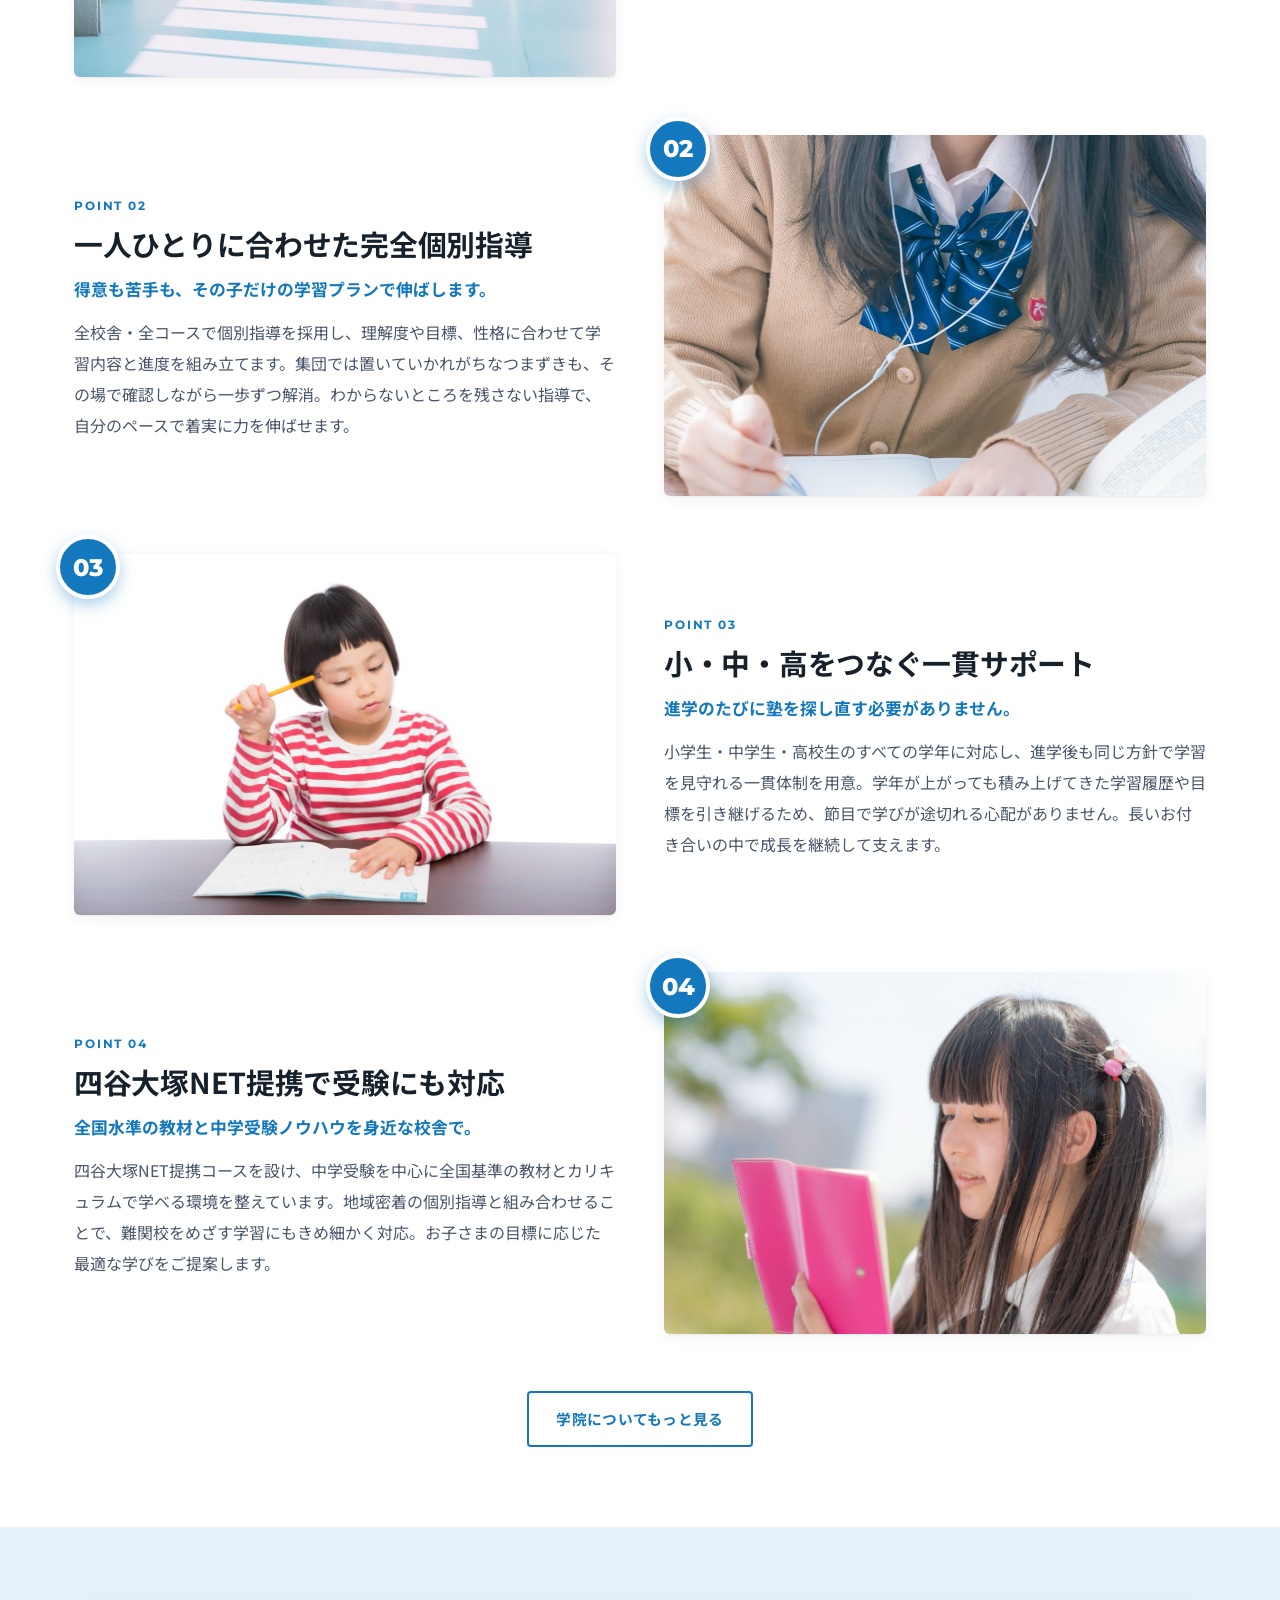
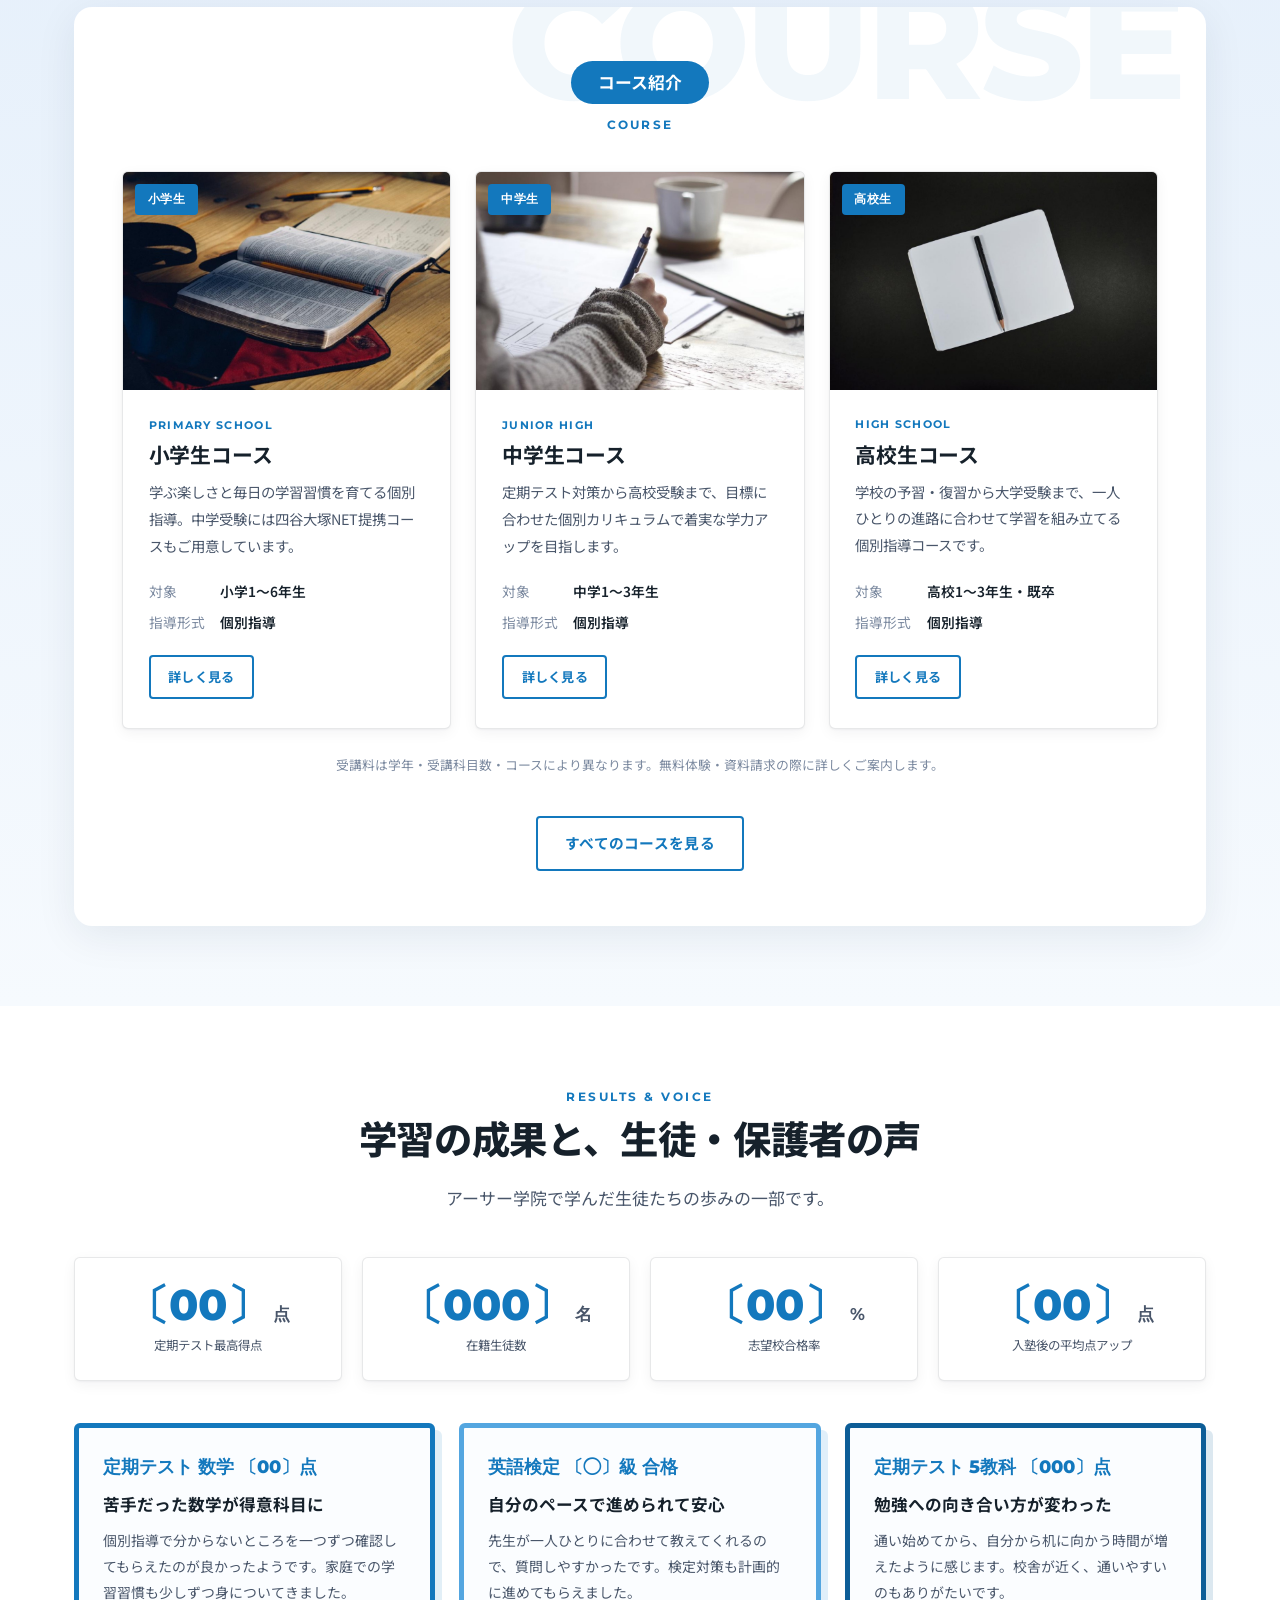
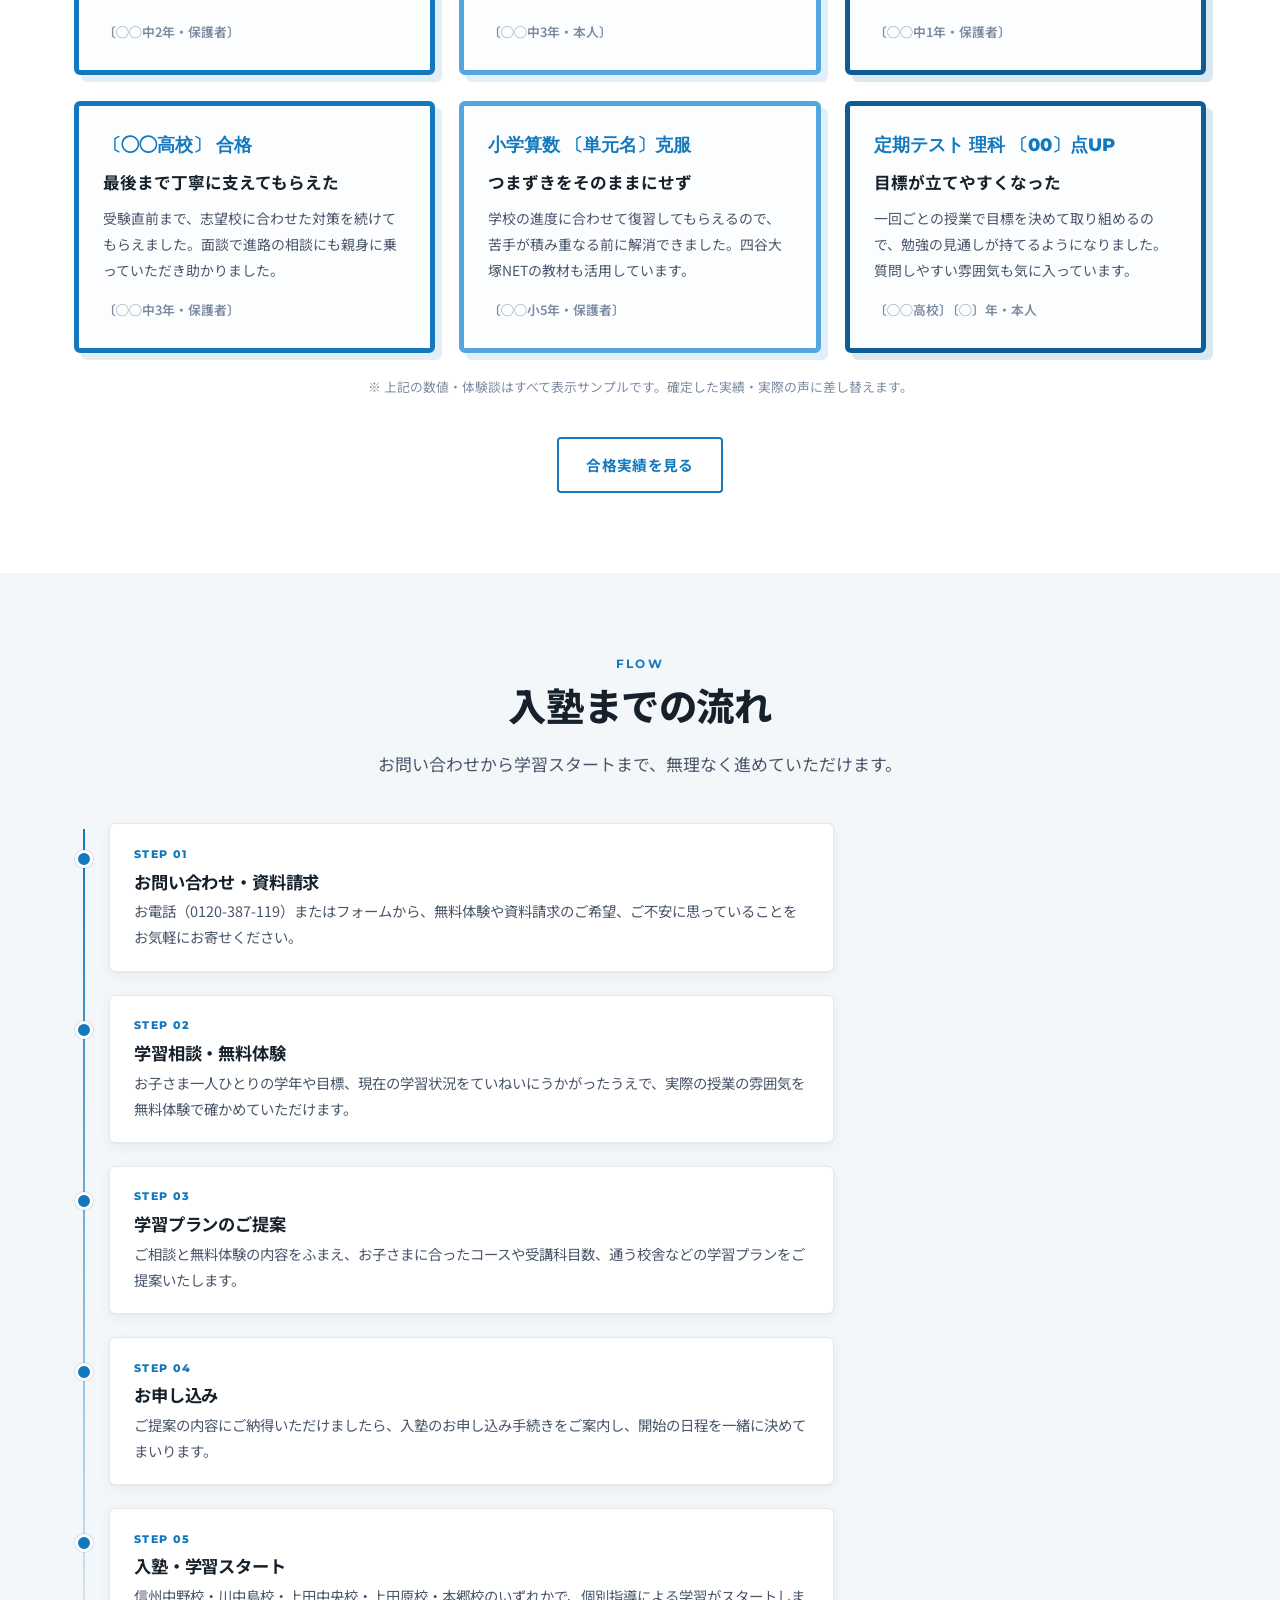
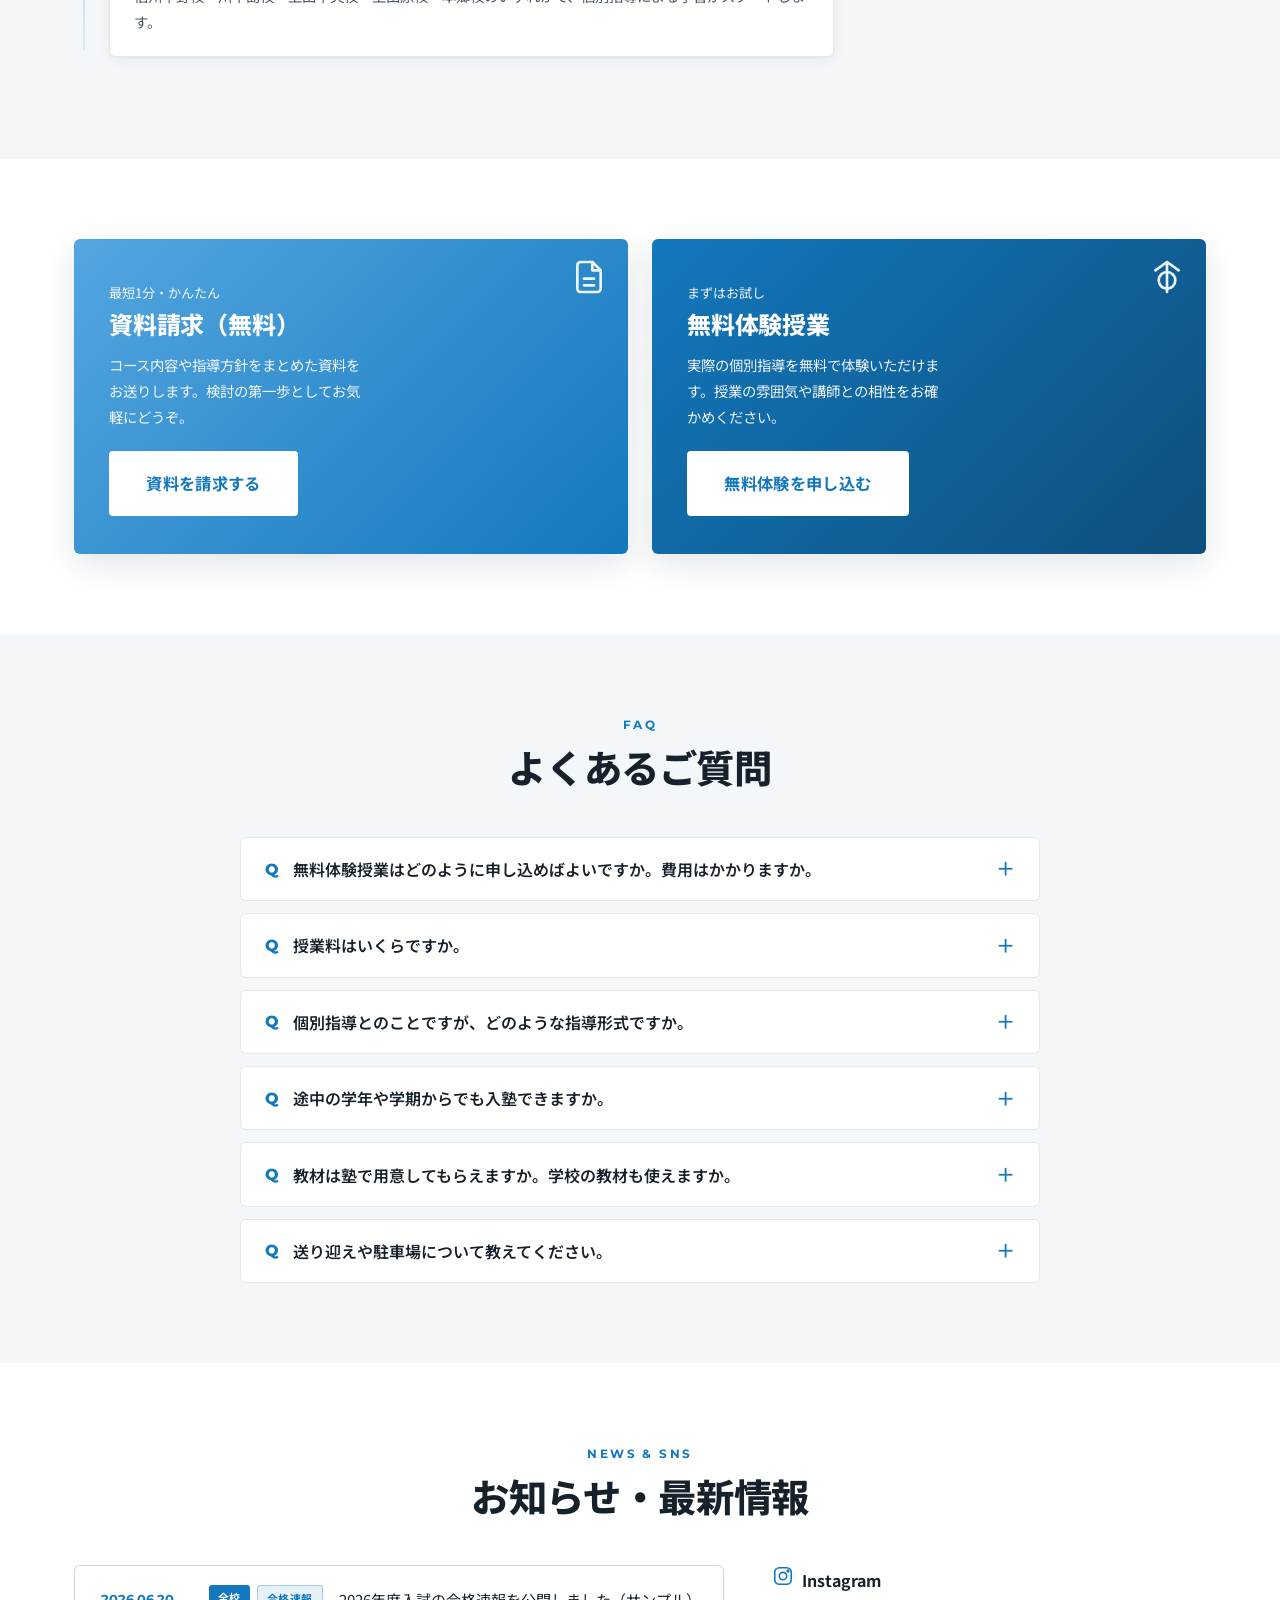
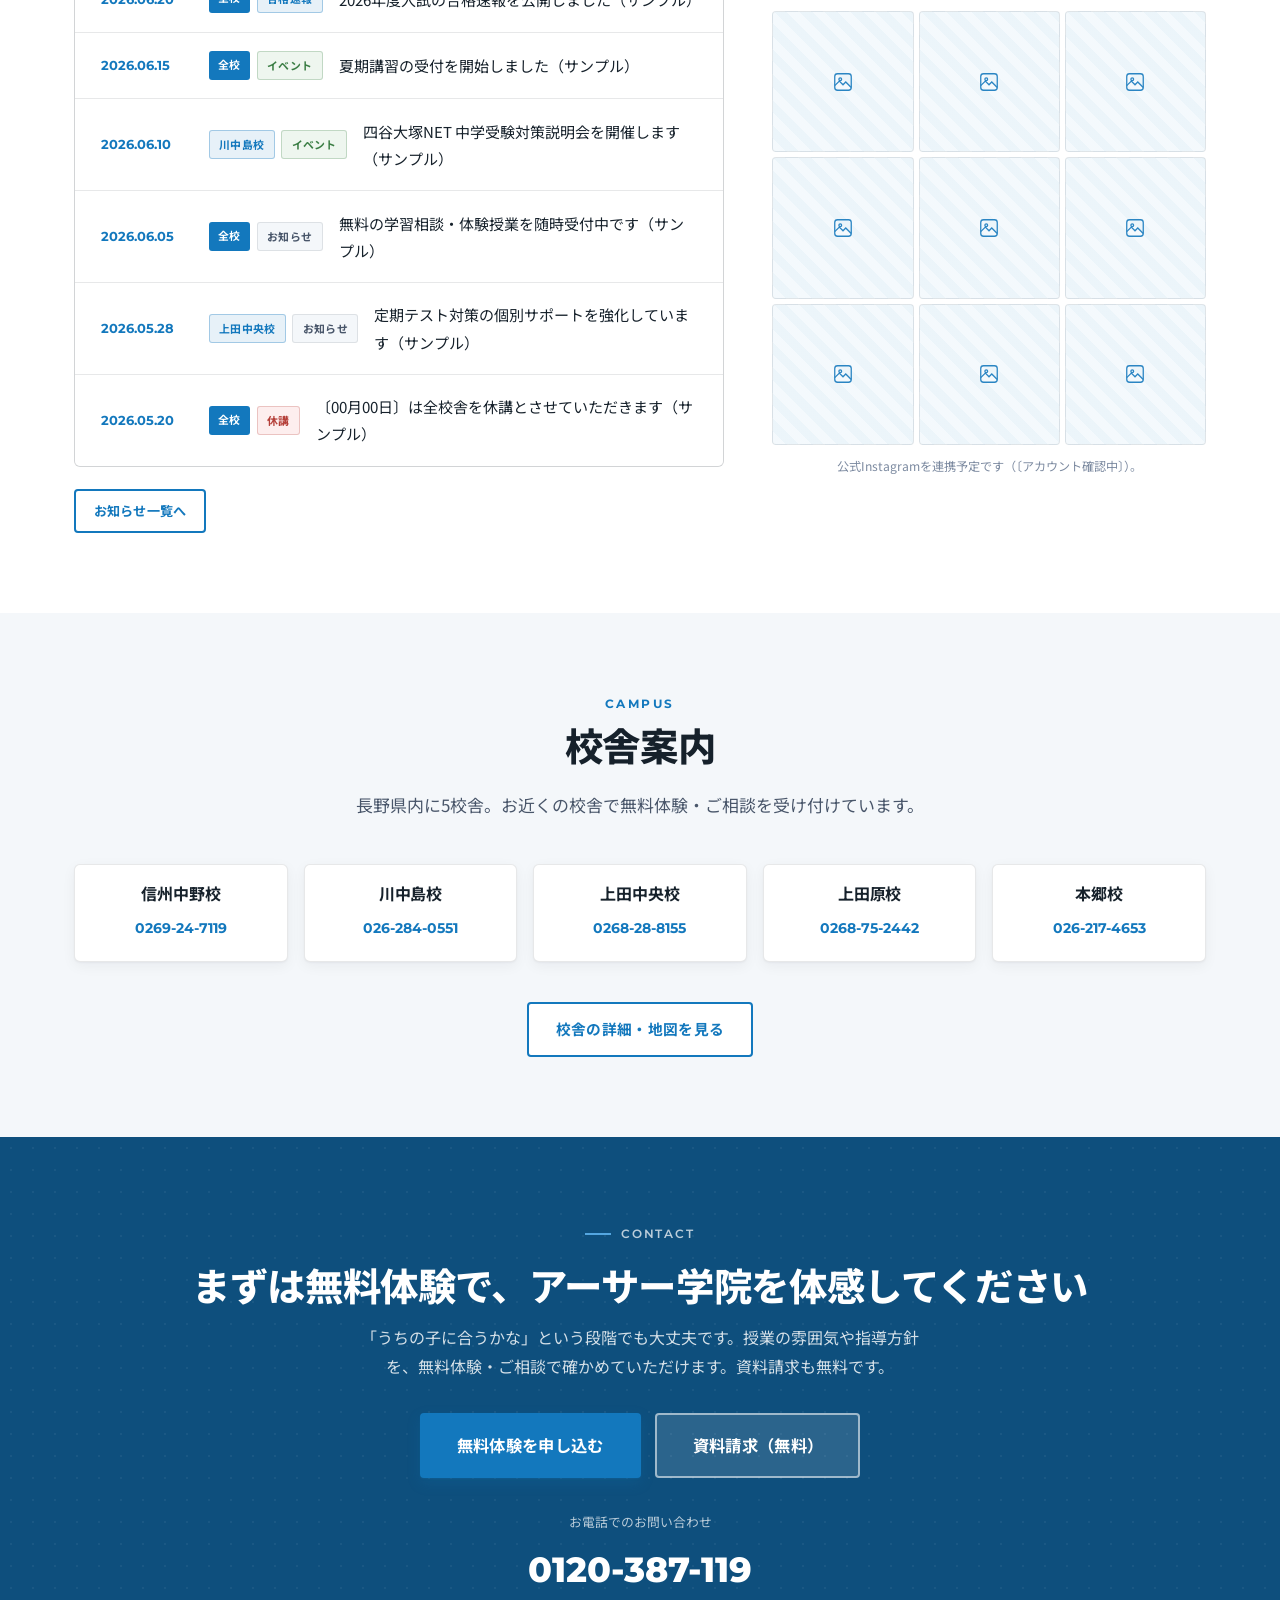
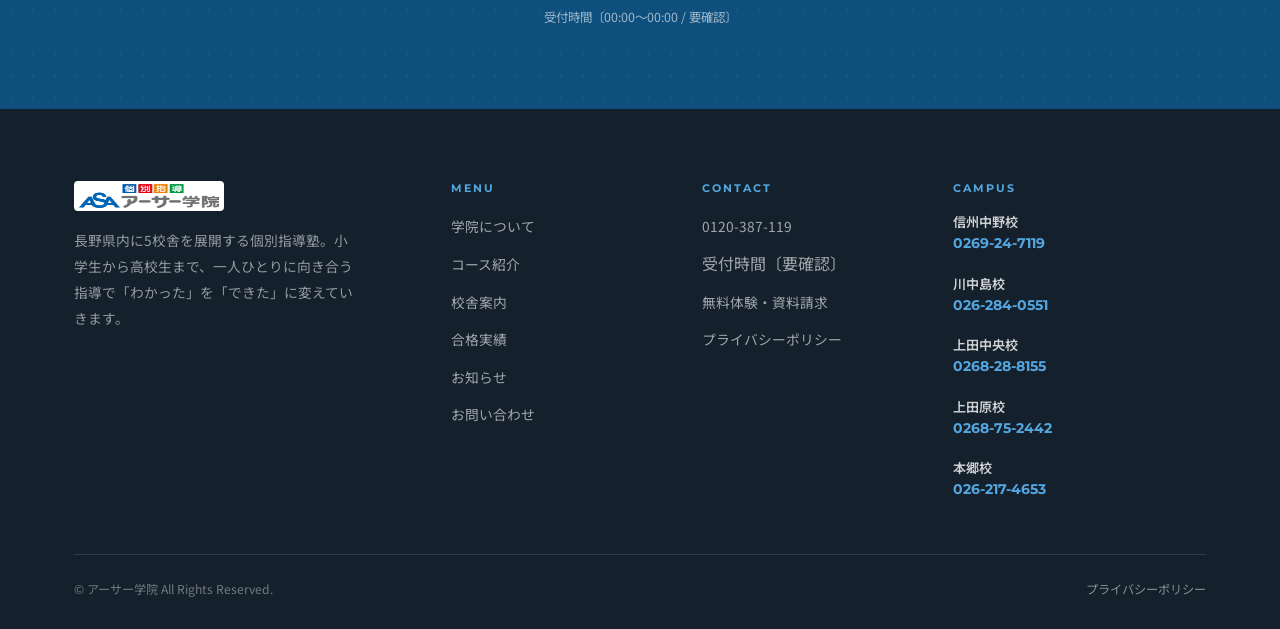
==== commit c77cea07: "強みの写真を、より誠実・真面目な学習シーンに差し替え - ポーズ感のある（華やかな）学生写真を、制服で真剣に勉強する生徒・   ノートで学習する生徒など、落ち着いた誠実な印象のカットに変更。 - 縦写" ====
--- a/index.html
+++ b/index.html
@@ -155,7 +155,7 @@
         </div>
 
         <div class="strength-block reverse fade-in">
-          <div class="strength-media"><span class="strength-num">02</span><img class="ph-img" src="images/strength/strength-02.jpg" alt="個別指導で学ぶ生徒の様子（イメージ写真）" loading="lazy" width="1100" height="733"></div>
+          <div class="strength-media"><span class="strength-num">02</span><img class="ph-img" src="images/strength/strength-02.jpg" alt="受験に向けて学習する生徒の様子（イメージ写真）" loading="lazy" width="1023" height="1200"></div>
           <div class="strength-body">
             <span class="eyebrow">Point 02</span>
             <h3>一人ひとりに合わせた完全個別指導</h3>
@@ -175,7 +175,7 @@
         </div>
 
         <div class="strength-block reverse fade-in">
-          <div class="strength-media"><span class="strength-num">04</span><img class="ph-img" src="images/strength/strength-04.jpg" alt="授業に取り組む生徒の様子（イメージ写真）" loading="lazy" width="1100" height="733"></div>
+          <div class="strength-media"><span class="strength-num">04</span><img class="ph-img" src="images/strength/strength-04.jpg" alt="ノートで学習する生徒の様子（イメージ写真）" loading="lazy" width="1200" height="799"></div>
           <div class="strength-body">
             <span class="eyebrow">Point 04</span>
             <h3>四谷大塚NET提携で受験にも対応</h3>
--- a/css/style.css
+++ b/css/style.css
@@ -834,7 +834,7 @@
 .strength-block:last-child { margin-bottom:0; }
 .strength-block.reverse .strength-media { order:2; }
 .strength-media { position:relative; }
-.strength-media .ph-img { width:100%; aspect-ratio:3/2; object-fit:cover; border-radius:var(--radius); display:block; box-shadow:var(--shadow); }
+.strength-media .ph-img { width:100%; aspect-ratio:3/2; object-fit:cover; object-position:center 28%; border-radius:var(--radius); display:block; box-shadow:var(--shadow); }
 .strength-num { position:absolute; top:-18px; left:-18px; width:64px; height:64px; border-radius:50%; background:var(--accent); color:#fff; display:flex; align-items:center; justify-content:center; font-family:'Montserrat',sans-serif; font-weight:800; font-size:1.5rem; box-shadow:0 6px 16px rgba(19,120,189,0.35); border:4px solid #fff; }
 .strength-body .eyebrow { font-family:'Montserrat',sans-serif; font-size:0.72rem; letter-spacing:0.16em; text-transform:uppercase; color:var(--accent); font-weight:700; }
 .strength-body h3 { font-size: clamp(1.3rem,2.6vw,1.8rem); margin:0.4rem 0 0.55rem; font-family:'Noto Sans JP',sans-serif; line-height:1.4; }
